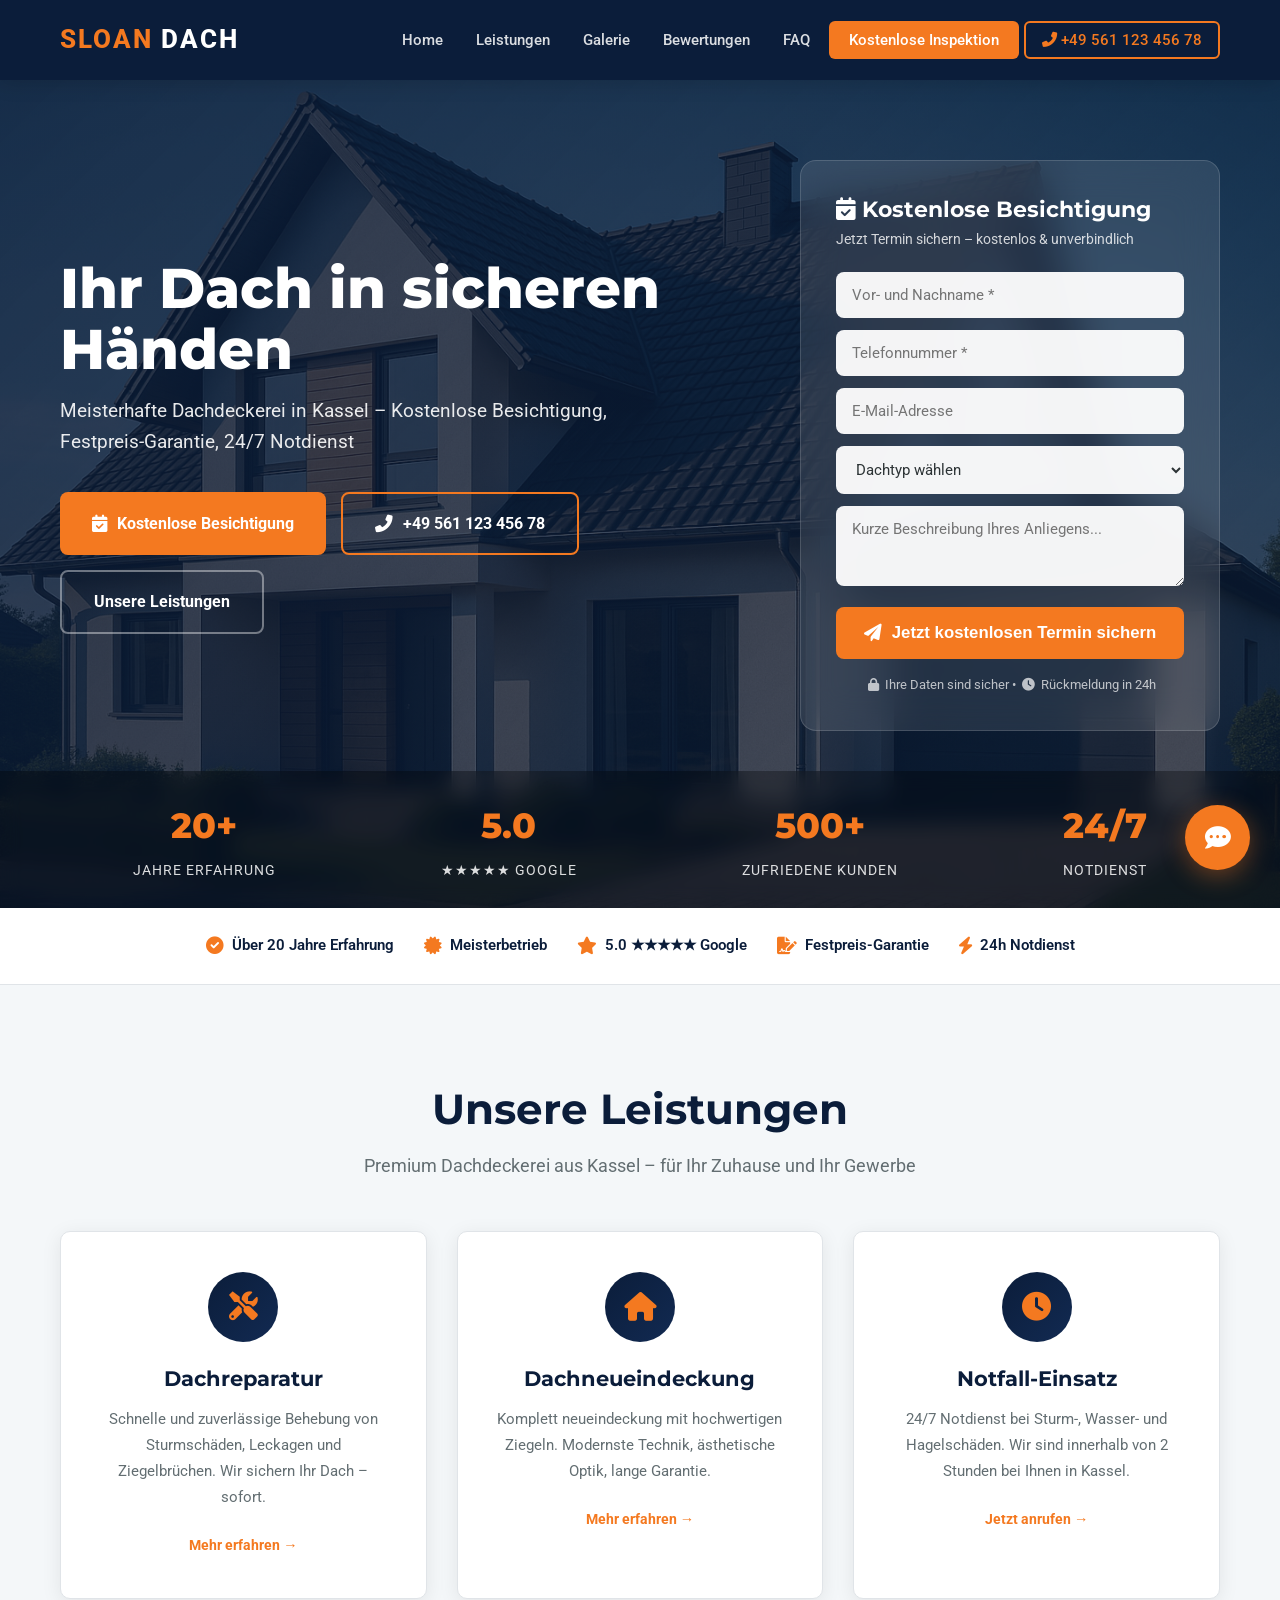
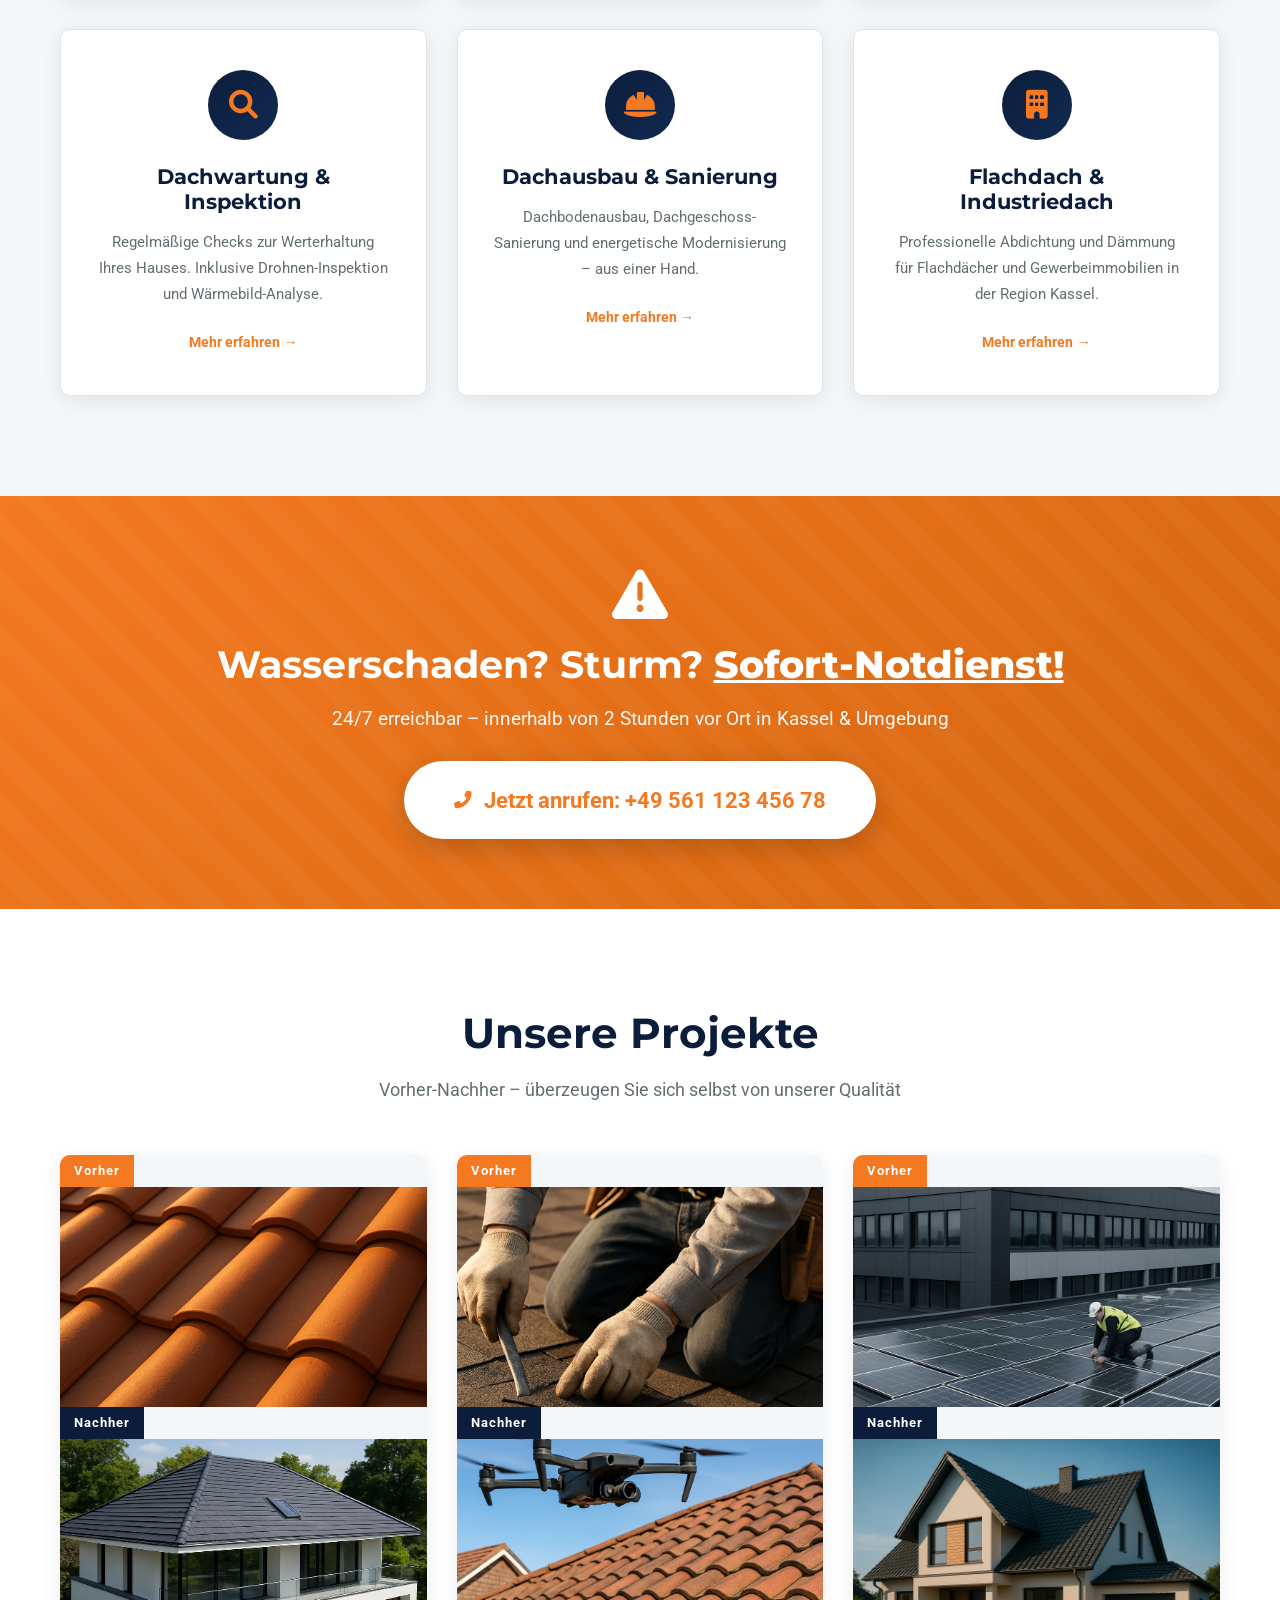
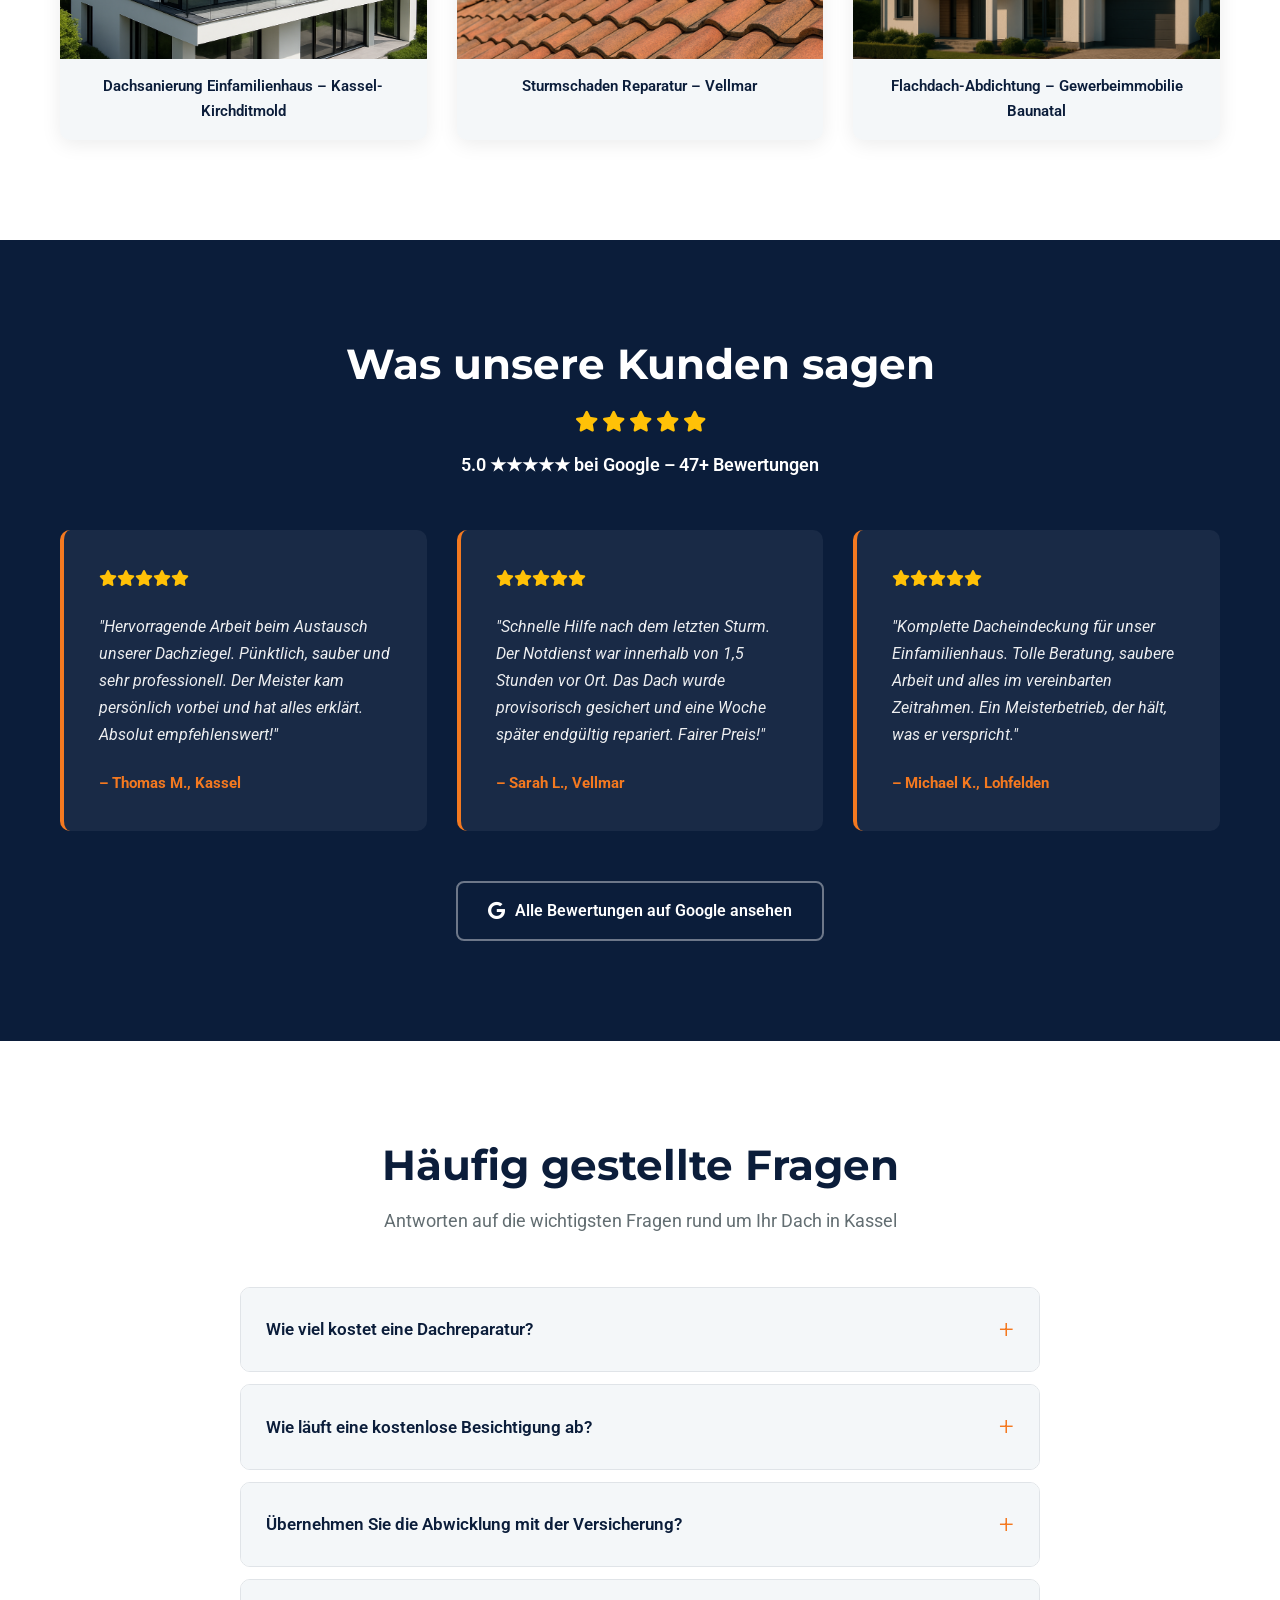
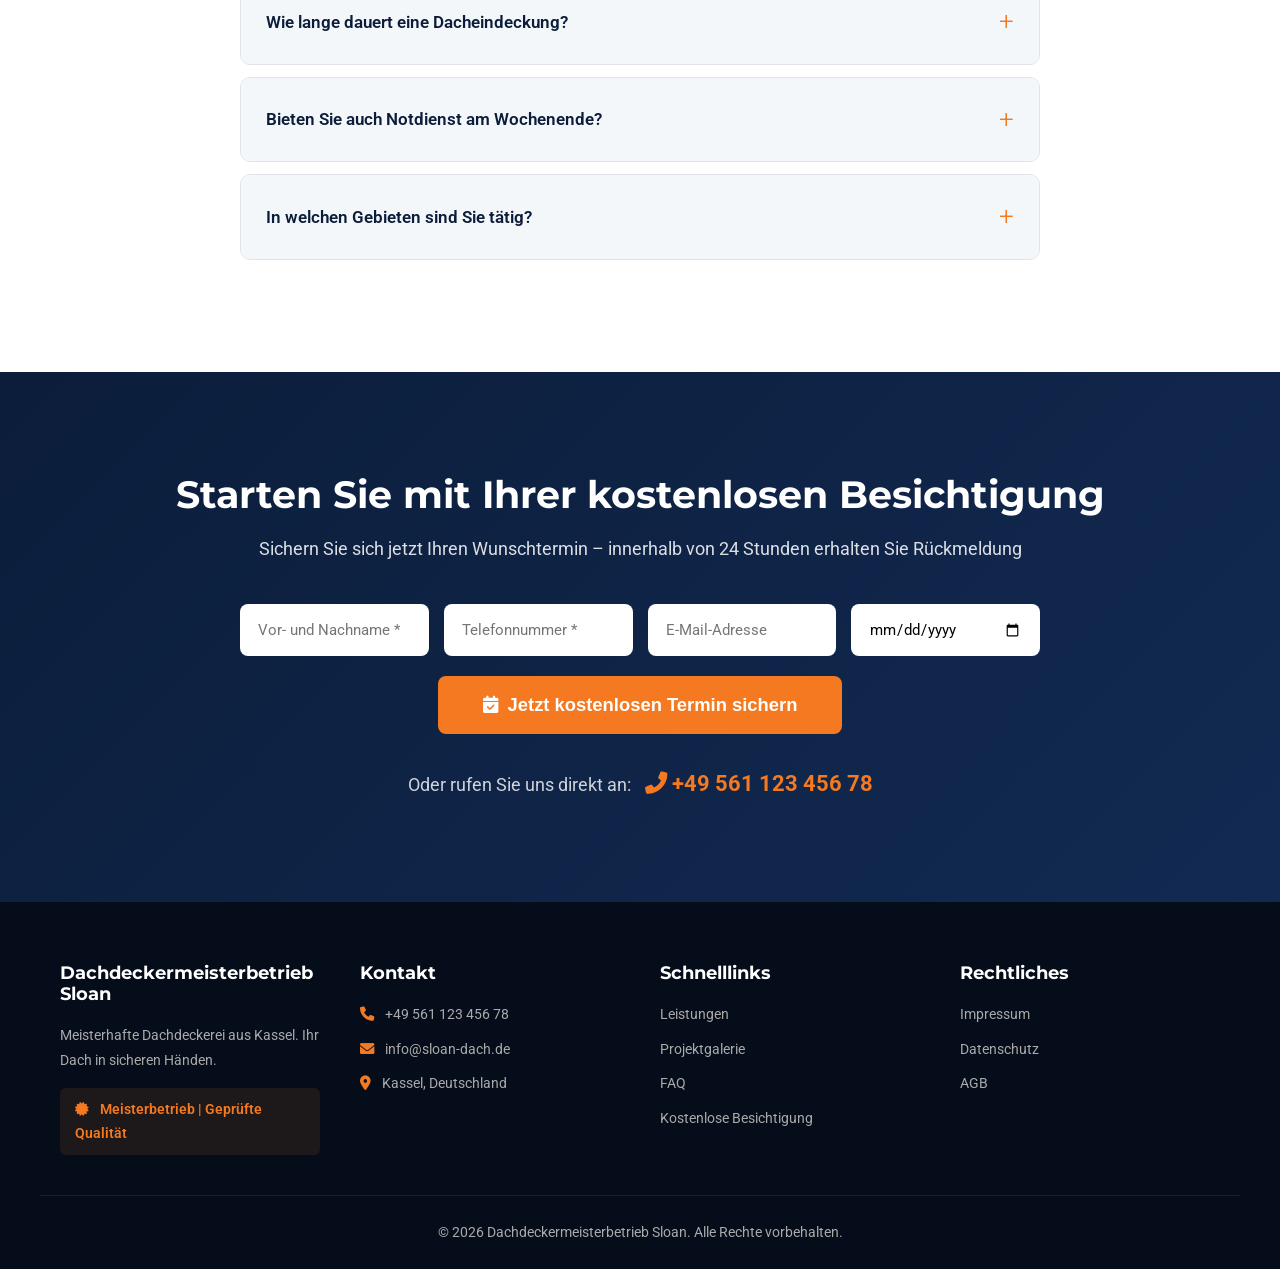
==== index.html @ 137d83a9 "Initial release: Complete Dachdeckermeisterbetrieb Sloan website" ====
<!DOCTYPE html>
<html lang="de">
<head>
    <meta charset="UTF-8">
    <meta name="viewport" content="width=device-width, initial-scale=1.0">
    <title>Dachdeckermeisterbetrieb Sloan | Kassel – Ihr Dach in sicheren Händen</title>
    <meta name="description" content="Dachdeckermeisterbetrieb in Kassel ✓ Meisterbetrieb ✓ 5.0 ★★★★★ Google ✓ Kostenlose Besichtigung ✓ Notdienst 24/7 ✓ Dachreparatur &amp; Neubau ✓ Jetzt anrufen: +49 561 12345678">
    <meta name="keywords" content="Dachdecker Kassel, Dachdecker, Dachreparatur, Dachneueindeckung, Dachdecker Notdienst, Meisterbetrieb, Dachdeckermeister">
    <meta property="og:title" content="Dachdeckermeisterbetrieb Sloan | Kassel">
    <meta property="og:description" content="Ihr Dach in sicheren Händen. Premium Dachdeckerservice in Kassel. Kostenlose Inspektion.">
    <meta property="og:type" content="website">
    <meta property="og:url" content="https://sloan-dach.de">
    <meta property="og:image" content="images/hero-roof.png">
    <script type="application/ld+json">
    {
      "@context": "https://schema.org",
      "@type": "RoofingContractor",
      "name": "Dachdeckermeisterbetrieb Sloan",
      "description": "Premium Dachdeckerservice in Kassel und Umgebung. Meisterqualität für Reparatur, Neubau und Wartung.",
      "telephone": "+4956112345678",
      "email": "info@sloan-dach.de",
      "areaServed": ["Kassel", "Vellmar", "Baunatal", "Lohfelden", "Fuldatal", "Ahnatal"],
      "address": { "@type": "PostalAddress", "addressLocality": "Kassel", "addressCountry": "DE" },
      "aggregateRating": { "@type": "AggregateRating", "ratingValue": "5.0", "reviewCount": "47", "bestRating": "5" },
      "openingHoursSpecification": [
        { "@type": "OpeningHoursSpecification", "dayOfWeek": ["Monday","Tuesday","Wednesday","Thursday","Friday"], "opens": "07:00", "closes": "18:00" },
        { "@type": "OpeningHoursSpecification", "dayOfWeek": "Saturday", "opens": "08:00", "closes": "14:00" }
      ]
    }
    </script>
    <link rel="stylesheet" href="styles.css">
    <link rel="stylesheet" href="https://cdnjs.cloudflare.com/ajax/libs/font-awesome/6.0.0/css/all.min.css">
    <link href="https://fonts.googleapis.com/css2?family=Montserrat:wght@400;600;700;800&family=Roboto:wght@300;400;500;700&display=swap" rel="stylesheet">
</head>
<body>

<!-- ===== HEADER ===== -->
<header>
    <nav class="container">
        <div class="logo">
            <span class="logo-orange">SLOAN</span> <span class="logo-white">DACH</span>
        </div>
        <ul class="nav-menu" id="nav-menu">
            <li><a href="#home">Home</a></li>
            <li><a href="#services">Leistungen</a></li>
            <li><a href="#gallery">Galerie</a></li>
            <li><a href="#reviews">Bewertungen</a></li>
            <li><a href="#faq">FAQ</a></li>
            <li><a href="#contact-form" class="btn-nav">Kostenlose Inspektion</a></li>
            <li><a href="tel:+4956112345678" class="btn-nav-phone"><i class="fas fa-phone-alt"></i> +49 561 123 456 78</a></li>
        </ul>
        <div class="menu-toggle" id="menu-toggle"><i class="fas fa-bars"></i></div>
    </nav>
</header>

<!-- ===== HERO ===== -->
<section id="home" class="hero" style="background-image: linear-gradient(135deg, rgba(11, 29, 58, 0.85) 0%, rgba(11, 29, 58, 0.7) 100%), url('images/hero-roof.png');">
    <div class="container hero-flex">
        <div class="hero-text">
            <h1>Ihr Dach in sicheren Händen</h1>
            <p class="hero-sub">Meisterhafte Dachdeckerei in Kassel – Kostenlose Besichtigung, Festpreis-Garantie, 24/7 Notdienst</p>
            <div class="hero-btns">
                <a href="#contact-form" class="btn btn-orange"><i class="fas fa-calendar-check"></i> Kostenlose Besichtigung</a>
                <a href="tel:+4956112345678" class="btn btn-call"><i class="fas fa-phone-alt"></i> +49 561 123 456 78</a>
                <a href="#services" class="btn btn-outline">Unsere Leistungen</a>
            </div>
        </div>
        <div class="hero-form" id="contact-form">
            <h3><i class="fas fa-calendar-check"></i> Kostenlose Besichtigung</h3>
            <p>Jetzt Termin sichern – kostenlos & unverbindlich</p>
            <form id="lead-form">
                <input type="text" name="name" placeholder="Vor- und Nachname *" required>
                <input type="tel" name="phone" placeholder="Telefonnummer *" required>
                <input type="email" name="email" placeholder="E-Mail-Adresse">
                <select name="roof-type">
                    <option value="">Dachtyp wählen</option>
                    <option value="steildach">Steildach / Ziegeldach</option>
                    <option value="flachdach">Flachdach</option>
                    <option value="industriedach">Industriedach / Gewerbedach</option>
                    <option value="unsicher">Unsicher / Weiß nicht</option>
                </select>
                <textarea name="message" placeholder="Kurze Beschreibung Ihres Anliegens..."></textarea>
                <button type="submit" class="btn btn-orange btn-block"><i class="fas fa-paper-plane"></i> Jetzt kostenlosen Termin sichern</button>
            </form>
            <div class="form-trust">
                <i class="fas fa-lock"></i> Ihre Daten sind sicher • <i class="fas fa-clock"></i> Rückmeldung in 24h
            </div>
        </div>
    </div>
    <div class="hero-stats">
        <div class="container stats-flex">
            <div class="stat-item"><span class="stat-num">20+</span><span class="stat-label">Jahre Erfahrung</span></div>
            <div class="stat-item"><span class="stat-num">5.0</span><span class="stat-label">★★★★★ Google</span></div>
            <div class="stat-item"><span class="stat-num">500+</span><span class="stat-label">Zufriedene Kunden</span></div>
            <div class="stat-item"><span class="stat-num">24/7</span><span class="stat-label">Notdienst</span></div>
        </div>
    </div>
</section>

<!-- ===== TRUST BADGES ===== -->
<section class="trust-bar">
    <div class="container trust-grid">
        <div class="trust-item"><i class="fas fa-check-circle"></i> Über 20 Jahre Erfahrung</div>
        <div class="trust-item"><i class="fas fa-certificate"></i> Meisterbetrieb</div>
        <div class="trust-item"><i class="fas fa-star"></i> 5.0 ★★★★★ Google</div>
        <div class="trust-item"><i class="fas fa-file-signature"></i> Festpreis-Garantie</div>
        <div class="trust-item"><i class="fas fa-bolt"></i> 24h Notdienst</div>
    </div>
</section>

<!-- ===== SERVICES ===== -->
<section id="services" class="services">
    <div class="container">
        <h2 class="section-title">Unsere Leistungen</h2>
        <p class="section-sub">Premium Dachdeckerei aus Kassel – für Ihr Zuhause und Ihr Gewerbe</p>
        <div class="services-grid">
            <div class="service-card">
                <div class="service-icon"><i class="fas fa-tools"></i></div>
                <h3>Dachreparatur</h3>
                <p>Schnelle und zuverlässige Behebung von Sturmschäden, Leckagen und Ziegelbrüchen. Wir sichern Ihr Dach – sofort.</p>
                <a href="#contact-form" class="service-cta">Mehr erfahren →</a>
            </div>
            <div class="service-card">
                <div class="service-icon"><i class="fas fa-home"></i></div>
                <h3>Dachneueindeckung</h3>
                <p>Komplett neueindeckung mit hochwertigen Ziegeln. Modernste Technik, ästhetische Optik, lange Garantie.</p>
                <a href="#contact-form" class="service-cta">Mehr erfahren →</a>
            </div>
            <div class="service-card">
                <div class="service-icon"><i class="fas fa-clock"></i></div>
                <h3>Notfall-Einsatz</h3>
                <p>24/7 Notdienst bei Sturm-, Wasser- und Hagelschäden. Wir sind innerhalb von 2 Stunden bei Ihnen in Kassel.</p>
                <a href="tel:+4956112345678" class="service-cta">Jetzt anrufen →</a>
            </div>
            <div class="service-card">
                <div class="service-icon"><i class="fas fa-search"></i></div>
                <h3>Dachwartung & Inspektion</h3>
                <p>Regelmäßige Checks zur Werterhaltung Ihres Hauses. Inklusive Drohnen-Inspektion und Wärmebild-Analyse.</p>
                <a href="#contact-form" class="service-cta">Mehr erfahren →</a>
            </div>
            <div class="service-card">
                <div class="service-icon"><i class="fas fa-hard-hat"></i></div>
                <h3>Dachausbau & Sanierung</h3>
                <p>Dachbodenausbau, Dachgeschoss-Sanierung und energetische Modernisierung – aus einer Hand.</p>
                <a href="#contact-form" class="service-cta">Mehr erfahren →</a>
            </div>
            <div class="service-card">
                <div class="service-icon"><i class="fas fa-building"></i></div>
                <h3>Flachdach & Industriedach</h3>
                <p>Professionelle Abdichtung und Dämmung für Flachdächer und Gewerbeimmobilien in der Region Kassel.</p>
                <a href="#contact-form" class="service-cta">Mehr erfahren →</a>
            </div>
        </div>
    </div>
</section>

<!-- ===== EMERGENCY BANNER ===== -->
<section class="emergency-banner">
    <div class="container">
        <div class="emergency-content">
            <i class="fas fa-exclamation-triangle emergency-icon-pulse"></i>
            <h2>Wasserschaden? Sturm? <span class="em-bold">Sofort-Notdienst!</span></h2>
            <p>24/7 erreichbar – innerhalb von 2 Stunden vor Ort in Kassel & Umgebung</p>
            <a href="tel:+4956112345678" class="btn btn-emergency"><i class="fas fa-phone-alt"></i> Jetzt anrufen: +49 561 123 456 78</a>
        </div>
    </div>
</section>

<!-- ===== GALLERY ===== -->
<section id="gallery" class="gallery">
    <div class="container">
        <h2 class="section-title">Unsere Projekte</h2>
        <p class="section-sub">Vorher-Nachher – überzeugen Sie sich selbst von unserer Qualität</p>
        <div class="gallery-grid">
            <div class="gallery-card">
                <div class="gallery-badge">Vorher</div>
                <img src="images/gallery-1.png" alt="Vorher: Dachsanierung Kassel" class="gallery-before" loading="lazy">
                <div class="gallery-badge after">Nachher</div>
                <img src="images/gallery-2.png" alt="Nachher: Dachsanierung Kassel" class="gallery-after" loading="lazy">
                <p class="gallery-caption">Dachsanierung Einfamilienhaus – Kassel-Kirchditmold</p>
            </div>
            <div class="gallery-card">
                <div class="gallery-badge">Vorher</div>
                <img src="images/service-repair.png" alt="Vorher: Reparatur Sturmschaden" class="gallery-before" loading="lazy">
                <div class="gallery-badge after">Nachher</div>
                <img src="images/service-maintenance.png" alt="Nachher: Reparatur Sturmschaden" class="gallery-after">
                <p class="gallery-caption">Sturmschaden Reparatur – Vellmar</p>
            </div>
            <div class="gallery-card">
                <div class="gallery-badge">Vorher</div>
                <img src="images/service-flat-roof.png" alt="Vorher: Flachdach Abdichtung" class="gallery-before">
                <div class="gallery-badge after">Nachher</div>
                <img src="images/hero-roof.png" alt="Nachher: Flachdach Abdichtung" class="gallery-after">
                <p class="gallery-caption">Flachdach-Abdichtung – Gewerbeimmobilie Baunatal</p>
            </div>
        </div>
    </div>
</section>

<!-- ===== REVIEWS ===== -->
<section id="reviews" class="reviews">
    <div class="container">
        <h2 class="section-title">Was unsere Kunden sagen</h2>
        <div class="reviews-badge">
            <i class="fas fa-star"></i><i class="fas fa-star"></i><i class="fas fa-star"></i><i class="fas fa-star"></i><i class="fas fa-star"></i>
            <span class="reviews-badge-text">5.0 ★★★★★ bei Google – 47+ Bewertungen</span>
        </div>
        <div class="reviews-grid">
            <div class="review-card">
                <div class="stars"><i class="fas fa-star"></i><i class="fas fa-star"></i><i class="fas fa-star"></i><i class="fas fa-star"></i><i class="fas fa-star"></i></div>
                <p>"Hervorragende Arbeit beim Austausch unserer Dachziegel. Pünktlich, sauber und sehr professionell. Der Meister kam persönlich vorbei und hat alles erklärt. Absolut empfehlenswert!"</p>
                <span class="review-author">– Thomas M., Kassel</span>
            </div>
            <div class="review-card">
                <div class="stars"><i class="fas fa-star"></i><i class="fas fa-star"></i><i class="fas fa-star"></i><i class="fas fa-star"></i><i class="fas fa-star"></i></div>
                <p>"Schnelle Hilfe nach dem letzten Sturm. Der Notdienst war innerhalb von 1,5 Stunden vor Ort. Das Dach wurde provisorisch gesichert und eine Woche später endgültig repariert. Fairer Preis!"</p>
                <span class="review-author">– Sarah L., Vellmar</span>
            </div>
            <div class="review-card">
                <div class="stars"><i class="fas fa-star"></i><i class="fas fa-star"></i><i class="fas fa-star"></i><i class="fas fa-star"></i><i class="fas fa-star"></i></div>
                <p>"Komplette Dacheindeckung für unser Einfamilienhaus. Tolle Beratung, saubere Arbeit und alles im vereinbarten Zeitrahmen. Ein Meisterbetrieb, der hält, was er verspricht."</p>
                <span class="review-author">– Michael K., Lohfelden</span>
            </div>
        </div>
        <div class="reviews-footer">
            <a href="#" class="btn btn-outline-white"><i class="fab fa-google"></i> Alle Bewertungen auf Google ansehen</a>
        </div>
    </div>
</section>

<!-- ===== FAQ ===== -->
<section id="faq" class="faq">
    <div class="container">
        <h2 class="section-title">Häufig gestellte Fragen</h2>
        <p class="section-sub">Antworten auf die wichtigsten Fragen rund um Ihr Dach in Kassel</p>
        <div class="faq-list">
            <div class="faq-item">
                <div class="faq-question">Wie viel kostet eine Dachreparatur? <span class="faq-toggle">+</span></div>
                <div class="faq-answer"><p>Die Kosten variieren je nach Schaden, Material und Dachgröße. Eine kleine Reparatur kann ab €500 starten, während eine umfassende Sanierung €5.000–€15.000 kosten kann. Wir bieten eine <strong>kostenlose Besichtigung</strong> und ein transparentes Festpreis-Angebot – ganz ohne Verpflichtungen.</p></div>
            </div>
            <div class="faq-item">
                <div class="faq-question">Wie läuft eine kostenlose Besichtigung ab? <span class="faq-toggle">+</span></div>
                <div class="faq-answer"><p>Ein Meister kommt zu Ihnen, begutachtet Ihr Dach vor Ort (auch per Drohne bei schwer zugänglichen Stellen), beantwortet alle Ihre Fragen und erstellt ein unverbindliches Festpreis-Angebot. Dauer: ca. 30–45 Minuten. <strong>Völlig kostenlos.</strong></p></div>
            </div>
            <div class="faq-item">
                <div class="faq-question">Übernehmen Sie die Abwicklung mit der Versicherung? <span class="faq-toggle">+</span></div>
                <div class="faq-answer"><p>Ja, wir unterstützen Sie bei der Kommunikation mit Ihrer Versicherung, erstellen Schadensberichte und stellen alle benötigten Unterlagen für die Schadensregulierung bereit. Das entlastet Sie komplett.</p></div>
            </div>
            <div class="faq-item">
                <div class="faq-question">Wie lange dauert eine Dacheindeckung? <span class="faq-toggle">+</span></div>
                <div class="faq-answer"><p>Ein Standard-Einfamilienhaus ist in der Regel innerhalb von <strong>3–7 Werktagen</strong> neu eingedeckt – abhängig von Größe, Dachneigung und Wetter. Wir planen immer mit einem festen Zeitplan, den Sie vorab erhalten.</p></div>
            </div>
            <div class="faq-item">
                <div class="faq-question">Bieten Sie auch Notdienst am Wochenende? <span class="faq-toggle">+</span></div>
                <div class="faq-answer"><p>Ja, absolut! Unser Notdienst ist <strong>24/7</strong> erreichbar – auch an Wochenenden, Feiertagen und nachts. Rufen Sie uns einfach an: <a href="tel:+4956112345678"><strong>+49 561 123 456 78</strong></a>. Wir sind innerhalb von 2 Stunden vor Ort.</p></div>
            </div>
            <div class="faq-item">
                <div class="faq-question">In welchen Gebieten sind Sie tätig? <span class="faq-toggle">+</span></div>
                <div class="faq-answer"><p>Wir sind in <strong>Kassel und Umgebung</strong> tätig: Kassel (alle Stadtteile), Vellmar, Baunatal, Lohfelden, Fuldatal, Ahnatal, Habichtswald, Schauenburg, Niestetal, Kaufungen und angrenzende Gemeinden. Bei größeren Projekten auch weiter.</p></div>
            </div>
        </div>
    </div>
</section>

<!-- ===== FINAL CTA ===== -->
<section class="cta-section">
    <div class="container">
        <h2>Starten Sie mit Ihrer kostenlosen Besichtigung</h2>
        <p>Sichern Sie sich jetzt Ihren Wunschtermin – innerhalb von 24 Stunden erhalten Sie Rückmeldung</p>
        <form class="cta-form" id="cta-form">
            <div class="cta-form-row">
                <input type="text" name="name" placeholder="Vor- und Nachname *" required>
                <input type="tel" name="phone" placeholder="Telefonnummer *" required>
                <input type="email" name="email" placeholder="E-Mail-Adresse">
                <input type="date" name="date" placeholder="Wunschtermin">
            </div>
            <button type="submit" class="btn btn-cta"><i class="fas fa-calendar-check"></i> Jetzt kostenlosen Termin sichern</button>
        </form>
        <div class="cta-phone">
            <span>Oder rufen Sie uns direkt an:</span>
            <a href="tel:+4956112345678"><i class="fas fa-phone-alt"></i> +49 561 123 456 78</a>
        </div>
    </div>
</section>

<!-- ===== FOOTER ===== -->
<footer>
    <div class="container footer-grid">
        <div class="footer-col">
            <h4>Dachdeckermeisterbetrieb Sloan</h4>
            <p>Meisterhafte Dachdeckerei aus Kassel. Ihr Dach in sicheren Händen.</p>
            <div class="footer-badge"><i class="fas fa-certificate"></i> Meisterbetrieb | Geprüfte Qualität</div>
        </div>
        <div class="footer-col">
            <h4>Kontakt</h4>
            <p><i class="fas fa-phone"></i> <a href="tel:+4956112345678">+49 561 123 456 78</a></p>
            <p><i class="fas fa-envelope"></i> info@sloan-dach.de</p>
            <p><i class="fas fa-map-marker-alt"></i> Kassel, Deutschland</p>
        </div>
        <div class="footer-col">
            <h4>Schnelllinks</h4>
            <p><a href="#services">Leistungen</a></p>
            <p><a href="#gallery">Projektgalerie</a></p>
            <p><a href="#faq">FAQ</a></p>
            <p><a href="#contact-form">Kostenlose Besichtigung</a></p>
        </div>
        <div class="footer-col">
            <h4>Rechtliches</h4>
            <p><a href="#">Impressum</a></p>
            <p><a href="#">Datenschutz</a></p>
            <p><a href="#">AGB</a></p>
        </div>
    </div>
    <div class="footer-bottom">
        <p>&copy; 2026 Dachdeckermeisterbetrieb Sloan. Alle Rechte vorbehalten.</p>
    </div>
</footer>

<!-- ===== AI CHATBOT ===== -->
<div id="chat-widget" class="chat-widget">
    <div class="chat-header">
        <div class="chat-header-info">
            <i class="fas fa-robot"></i>
            <div>
                <span class="chat-header-title">Sloan AI Berater</span>
                <span class="chat-header-status">● Online</span>
            </div>
        </div>
        <div class="chat-header-actions">
            <a href="tel:+4956112345678" class="chat-header-phone" title="Anrufen"><i class="fas fa-phone"></i></a>
            <button id="close-chat" title="Schließen"><i class="fas fa-times"></i></button>
        </div>
    </div>
    <div class="chat-body" id="chat-body">
        <div class="message bot">
            Hallo! Ich bin der digitale Berater von <strong>Dachdeckermeisterbetrieb Sloan</strong> aus Kassel. Wie kann ich Ihnen helfen?
        </div>
    </div>
    <div class="chat-input-area">
        <input type="text" id="chat-input" placeholder="Hier tippen..." autocomplete="off">
        <button id="send-chat"><i class="fas fa-paper-plane"></i></button>
    </div>
</div>
<button id="chat-trigger" class="chat-trigger" title="Chat öffnen">
    <i class="fas fa-comment-dots"></i>
</button>

<script src="script.js"></script>
</body>
</html>
---- styles.css ----
/* ===== CSS VARIABLES ===== */
:root {
    --blue: #0B1D3A;
    --blue-dark: #050d1a;
    --blue-light: #122a52;
    --orange: #F47920;
    --orange-dark: #d4650e;
    --orange-light: #ff8c3e;
    --white: #FFFFFF;
    --light-grey: #F4F7F9;
    --mid-grey: #e0e4e8;
    --text: #2d3436;
    --text-light: #636e72;
    --shadow: 0 4px 20px rgba(0,0,0,0.08);
    --shadow-lg: 0 10px 40px rgba(0,0,0,0.12);
    --radius: 10px;
    --container: 1200px;
    --transition: all 0.3s ease;
}

/* ===== RESET & BASE ===== */
* { margin: 0; padding: 0; box-sizing: border-box; }
html { scroll-behavior: smooth; }

body {
    font-family: 'Roboto', sans-serif;
    color: var(--text);
    line-height: 1.7;
    overflow-x: hidden;
    -webkit-font-smoothing: antialiased;
}

h1, h2, h3, h4 {
    font-family: 'Montserrat', sans-serif;
    font-weight: 700;
    line-height: 1.2;
}

.container {
    max-width: var(--container);
    margin: 0 auto;
    padding: 0 20px;
}

.section-title {
    text-align: center;
    font-size: 2.6rem;
    margin-bottom: 15px;
    color: var(--blue);
}

.section-sub {
    text-align: center;
    font-size: 1.15rem;
    color: var(--text-light);
    margin-bottom: 50px;
    max-width: 650px;
    margin-left: auto;
    margin-right: auto;
}

a { text-decoration: none; }
img { max-width: 100%; height: auto; }

/* ===== HEADER & NAV ===== */
header {
    background: var(--blue);
    padding: 18px 0;
    position: fixed;
    width: 100%;
    top: 0;
    z-index: 1000;
    box-shadow: 0 2px 20px rgba(0,0,0,0.15);
    transition: var(--transition);
}

nav {
    display: flex;
    justify-content: space-between;
    align-items: center;
}

.logo { font-size: 1.6rem; font-weight: 800; letter-spacing: 2px; }
.logo-orange { color: var(--orange); }
.logo-white { color: var(--white); }

.nav-menu {
    display: flex;
    list-style: none;
    align-items: center;
    gap: 5px;
}

.nav-menu li a {
    color: rgba(255,255,255,0.85);
    padding: 8px 14px;
    border-radius: 6px;
    font-weight: 500;
    font-size: 0.95rem;
    transition: var(--transition);
}

.nav-menu li a:hover {
    color: var(--white);
    background: rgba(255,255,255,0.08);
}

.btn-nav {
    background: var(--orange) !important;
    color: var(--white) !important;
    padding: 10px 20px !important;
}

.btn-nav:hover { background: var(--orange-dark) !important; }

.btn-nav-phone {
    background: transparent !important;
    border: 2px solid var(--orange) !important;
    color: var(--orange) !important;
    padding: 8px 16px !important;
}

.btn-nav-phone:hover {
    background: var(--orange) !important;
    color: var(--white) !important;
}

.menu-toggle {
    display: none;
    color: var(--white);
    font-size: 1.6rem;
    cursor: pointer;
    padding: 5px;
}

/* ===== HERO ===== */
.hero {
    min-height: 100vh;
    background-size: cover;
    background-position: center;
    display: flex;
    flex-direction: column;
    justify-content: center;
    color: var(--white);
    padding: 120px 0 0;
    position: relative;
}

.hero-flex {
    display: flex;
    align-items: center;
    gap: 60px;
    padding: 40px 20px;
}

.hero-text { flex: 1; }

.hero h1 {
    font-size: 3.5rem;
    font-weight: 800;
    margin-bottom: 15px;
    line-height: 1.1;
}

.hero-sub {
    font-size: 1.2rem;
    opacity: 0.9;
    margin-bottom: 35px;
    max-width: 550px;
    line-height: 1.6;
}

.hero-btns {
    display: flex;
    flex-wrap: wrap;
    gap: 15px;
}

.btn {
    padding: 16px 32px;
    border-radius: 8px;
    font-weight: 700;
    font-size: 1rem;
    display: inline-flex;
    align-items: center;
    gap: 10px;
    transition: var(--transition);
    cursor: pointer;
    border: none;
}

.btn i { font-size: 1.1rem; }

.btn:active { transform: scale(0.97); }

.btn-orange {
    background: var(--orange);
    color: var(--white);
}

.btn-orange:hover { background: var(--orange-dark); transform: translateY(-2px); box-shadow: 0 8px 25px rgba(244,121,32,0.35); }

.btn-call {
    background: transparent;
    border: 2px solid var(--orange);
    color: var(--white);
}

.btn-call:hover {
    background: var(--orange);
    color: var(--white);
    transform: translateY(-2px);
}

.btn-outline {
    border: 2px solid rgba(255,255,255,0.4);
    color: var(--white);
}

.btn-outline:hover {
    border-color: var(--white);
    background: rgba(255,255,255,0.1);
    transform: translateY(-2px);
}

/* Hero Form */
.hero-form {
    flex: 0 0 420px;
    background: rgba(255,255,255,0.1);
    backdrop-filter: blur(20px);
    -webkit-backdrop-filter: blur(20px);
    border: 1px solid rgba(255,255,255,0.15);
    padding: 35px;
    border-radius: 16px;
}

.hero-form h3 {
    font-size: 1.4rem;
    margin-bottom: 5px;
    color: var(--white);
}

.hero-form p {
    font-size: 0.9rem;
    opacity: 0.8;
    margin-bottom: 20px;
}

.hero-form input,
.hero-form select,
.hero-form textarea {
    width: 100%;
    padding: 14px 16px;
    margin-bottom: 12px;
    border: none;
    border-radius: 8px;
    font-family: inherit;
    font-size: 0.95rem;
    background: rgba(255,255,255,0.95);
    color: var(--text);
    transition: var(--transition);
}

.hero-form input:focus,
.hero-form select:focus,
.hero-form textarea:focus {
    outline: 2px solid var(--orange);
    background: var(--white);
}

.hero-form textarea {
    height: 80px;
    resize: vertical;
}

.btn-block {
    width: 100%;
    justify-content: center;
    padding: 16px;
    font-size: 1.05rem;
}

.form-trust {
    text-align: center;
    margin-top: 15px;
    font-size: 0.8rem;
    opacity: 0.7;
}

.form-trust i { margin: 0 3px; }

/* Hero Stats */
.hero-stats {
    background: rgba(0,0,0,0.3);
    padding: 25px 0;
    backdrop-filter: blur(10px);
    margin-top: auto;
}

.stats-flex {
    display: flex;
    justify-content: space-around;
    flex-wrap: wrap;
    gap: 20px;
}

.stat-item {
    text-align: center;
}

.stat-num {
    display: block;
    font-size: 2.2rem;
    font-weight: 800;
    color: var(--orange);
    font-family: 'Montserrat', sans-serif;
}

.stat-label {
    font-size: 0.85rem;
    opacity: 0.85;
    text-transform: uppercase;
    letter-spacing: 1px;
}

/* ===== TRUST BAR ===== */
.trust-bar {
    padding: 25px 0;
    background: var(--white);
    border-bottom: 1px solid var(--mid-grey);
}

.trust-grid {
    display: flex;
    justify-content: center;
    align-items: center;
    gap: 30px;
    flex-wrap: wrap;
}

.trust-item {
    color: var(--blue);
    font-size: 0.95rem;
    font-weight: 600;
    display: flex;
    align-items: center;
    gap: 8px;
}

.trust-item i {
    color: var(--orange);
    font-size: 1.1rem;
}

/* ===== SERVICES ===== */
.services {
    padding: 100px 0;
    background: var(--light-grey);
}

.services-grid {
    display: grid;
    grid-template-columns: repeat(3, 1fr);
    gap: 30px;
}

.service-card {
    background: var(--white);
    padding: 40px 35px;
    border-radius: var(--radius);
    text-align: center;
    box-shadow: var(--shadow);
    transition: var(--transition);
    border: 1px solid var(--mid-grey);
}

.service-card:hover {
    transform: translateY(-8px);
    box-shadow: var(--shadow-lg);
    border-color: var(--orange);
}

.service-icon {
    width: 70px;
    height: 70px;
    background: linear-gradient(135deg, var(--blue) 0%, var(--blue-light) 100%);
    border-radius: 50%;
    display: flex;
    align-items: center;
    justify-content: center;
    margin: 0 auto 25px;
}

.service-icon i {
    font-size: 1.8rem;
    color: var(--orange);
}

.service-card h3 {
    margin-bottom: 15px;
    color: var(--blue);
    font-size: 1.3rem;
}

.service-card p {
    color: var(--text-light);
    font-size: 0.95rem;
    margin-bottom: 20px;
}

.service-cta {
    color: var(--orange);
    font-weight: 700;
    font-size: 0.9rem;
    transition: var(--transition);
}

.service-cta:hover { color: var(--orange-dark); gap: 8px; }

/* ===== EMERGENCY BANNER ===== */
.emergency-banner {
    background: linear-gradient(135deg, #F47920 0%, #d4650e 100%);
    padding: 70px 0;
    text-align: center;
    color: var(--white);
    position: relative;
    overflow: hidden;
}

.emergency-banner::before {
    content: '';
    position: absolute;
    top: -50%;
    left: -50%;
    width: 200%;
    height: 200%;
    background: repeating-linear-gradient(
        45deg,
        transparent,
        transparent 20px,
        rgba(255,255,255,0.03) 20px,
        rgba(255,255,255,0.03) 40px
    );
    animation: emergencySlide 20s linear infinite;
}

@keyframes emergencySlide {
    from { transform: rotate(0deg); }
    to { transform: rotate(360deg); }
}

.emergency-content { position: relative; z-index: 1; }

.emergency-icon-pulse {
    font-size: 3.5rem;
    margin-bottom: 20px;
    animation: pulse 2s infinite;
}

@keyframes pulse {
    0% { transform: scale(1); }
    50% { transform: scale(1.15); }
    100% { transform: scale(1); }
}

.emergency-content h2 {
    font-size: 2.4rem;
    margin-bottom: 15px;
}

.em-bold { font-weight: 800; text-decoration: underline; }

.emergency-content p {
    font-size: 1.2rem;
    opacity: 0.95;
    margin-bottom: 25px;
}

.btn-emergency {
    background: var(--white);
    color: var(--orange);
    padding: 20px 50px;
    border-radius: 50px;
    font-size: 1.4rem;
    display: inline-flex;
    align-items: center;
    gap: 12px;
    transition: var(--transition);
    box-shadow: 0 8px 30px rgba(0,0,0,0.2);
}

.btn-emergency:hover {
    background: var(--blue);
    color: var(--white);
    transform: translateY(-3px);
    box-shadow: 0 12px 40px rgba(0,0,0,0.3);
}

/* ===== GALLERY ===== */
.gallery {
    padding: 100px 0;
}

.gallery-grid {
    display: grid;
    grid-template-columns: repeat(3, 1fr);
    gap: 30px;
}

.gallery-card {
    background: var(--light-grey);
    border-radius: var(--radius);
    overflow: hidden;
    box-shadow: var(--shadow);
    transition: var(--transition);
}

.gallery-card:hover {
    transform: translateY(-5px);
    box-shadow: var(--shadow-lg);
}

.gallery-badge {
    background: var(--orange);
    color: var(--white);
    padding: 5px 14px;
    font-size: 0.8rem;
    font-weight: 700;
    letter-spacing: 1px;
    display: inline-block;
}

.gallery-badge.after { background: var(--blue); }

.gallery-card img {
    width: 100%;
    height: 220px;
    object-fit: cover;
    display: block;
    transition: var(--transition);
}

.gallery-card:hover img { transform: scale(1.03); }

.gallery-caption {
    padding: 15px 18px;
    font-weight: 600;
    color: var(--blue);
    font-size: 0.95rem;
    text-align: center;
}

/* ===== REVIEWS ===== */
.reviews {
    padding: 100px 0;
    background: var(--blue);
    color: var(--white);
}

.reviews .section-title { color: var(--white); }

.reviews-badge {
    text-align: center;
    margin-bottom: 50px;
    font-size: 1.3rem;
}

.reviews-badge i { color: #ffc107; margin: 0 2px; }

.reviews-badge-text {
    display: block;
    margin-top: 10px;
    font-weight: 600;
    font-size: 1.1rem;
}

.reviews-grid {
    display: grid;
    grid-template-columns: repeat(3, 1fr);
    gap: 30px;
}

.review-card {
    background: rgba(255,255,255,0.06);
    padding: 35px;
    border-radius: var(--radius);
    border-left: 4px solid var(--orange);
    transition: var(--transition);
}

.review-card:hover { background: rgba(255,255,255,0.1); transform: translateY(-3px); }

.review-card .stars {
    color: #ffc107;
    margin-bottom: 20px;
    font-size: 1rem;
}

.review-card p {
    font-style: italic;
    margin-bottom: 20px;
    line-height: 1.7;
    opacity: 0.92;
}

.review-author {
    font-weight: 700;
    font-size: 0.95rem;
    color: var(--orange);
}

.reviews-footer {
    text-align: center;
    margin-top: 50px;
}

.btn-outline-white {
    border: 2px solid rgba(255,255,255,0.4);
    color: var(--white);
    padding: 14px 30px;
    border-radius: 8px;
    font-weight: 600;
    display: inline-flex;
    align-items: center;
    gap: 10px;
    transition: var(--transition);
}

.btn-outline-white:hover {
    border-color: var(--orange);
    background: var(--orange);
    color: var(--white);
}

/* ===== FAQ ACCORDION ===== */
.faq {
    padding: 100px 0;
    background: var(--white);
}

.faq-list {
    max-width: 800px;
    margin: 0 auto;
}

.faq-item {
    border: 1px solid var(--mid-grey);
    border-radius: 10px;
    margin-bottom: 12px;
    overflow: hidden;
    transition: var(--transition);
}

.faq-item:hover { border-color: var(--orange); }

.faq-question {
    cursor: pointer;
    padding: 20px 25px;
    display: flex;
    justify-content: space-between;
    align-items: center;
    font-weight: 600;
    font-size: 1.05rem;
    color: var(--blue);
    background: var(--light-grey);
    transition: var(--transition);
    user-select: none;
}

.faq-question:hover { background: #e8ecf0; }

.faq-toggle {
    font-size: 1.6rem;
    color: var(--orange);
    font-weight: 300;
    transition: transform 0.3s ease;
    flex-shrink: 0;
    margin-left: 15px;
}

.faq-toggle.active { transform: rotate(45deg); }

.faq-answer {
    max-height: 0;
    overflow: hidden;
    transition: max-height 0.4s ease, padding 0.3s ease;
    padding: 0 25px;
}

.faq-answer.active {
    max-height: 400px;
    padding: 20px 25px;
    border-top: 1px solid var(--mid-grey);
}

.faq-answer p {
    color: var(--text-light);
    line-height: 1.7;
}

.faq-answer a { color: var(--orange); font-weight: 600; }
.faq-answer strong { color: var(--blue); }

/* ===== FINAL CTA ===== */
.cta-section {
    padding: 100px 0;
    background: linear-gradient(135deg, var(--blue) 0%, var(--blue-light) 100%);
    color: var(--white);
    text-align: center;
}

.cta-section h2 { font-size: 2.4rem; margin-bottom: 15px; }
.cta-section > .container > p { font-size: 1.15rem; opacity: 0.85; margin-bottom: 40px; }

.cta-form {
    max-width: 800px;
    margin: 0 auto;
}

.cta-form-row {
    display: grid;
    grid-template-columns: repeat(4, 1fr);
    gap: 15px;
    margin-bottom: 20px;
}

.cta-form input {
    padding: 16px 18px;
    border: none;
    border-radius: 8px;
    font-family: inherit;
    font-size: 0.95rem;
    width: 100%;
}

.cta-form input:focus { outline: 2px solid var(--orange); }

.btn-cta {
    background: var(--orange);
    color: var(--white);
    padding: 18px 45px;
    font-size: 1.15rem;
    border-radius: 8px;
    border: none;
    cursor: pointer;
    transition: var(--transition);
}

.btn-cta:hover {
    background: var(--orange-dark);
    transform: translateY(-2px);
    box-shadow: 0 8px 30px rgba(244,121,32,0.4);
}

.cta-phone {
    margin-top: 30px;
    font-size: 1.1rem;
}

.cta-phone span { opacity: 0.8; }

.cta-phone a {
    color: var(--orange);
    font-weight: 700;
    font-size: 1.4rem;
    margin-left: 10px;
    transition: var(--transition);
}

.cta-phone a:hover { color: var(--orange-light); }

/* ===== FOOTER ===== */
footer {
    background: var(--blue-dark);
    color: #aaa;
    padding: 60px 0 0;
}

.footer-grid {
    display: grid;
    grid-template-columns: repeat(4, 1fr);
    gap: 40px;
    padding-bottom: 40px;
    border-bottom: 1px solid rgba(255,255,255,0.08);
}

.footer-col h4 {
    color: var(--white);
    margin-bottom: 20px;
    font-size: 1.1rem;
}

.footer-col p {
    margin-bottom: 10px;
    font-size: 0.9rem;
}

.footer-col a {
    color: #aaa;
    transition: var(--transition);
}

.footer-col a:hover { color: var(--orange); }

.footer-col i { color: var(--orange); margin-right: 8px; }

.footer-badge {
    margin-top: 15px;
    padding: 10px 15px;
    background: rgba(244,121,32,0.1);
    border-radius: 6px;
    font-size: 0.85rem;
    color: var(--orange);
    font-weight: 600;
}

.footer-bottom {
    padding: 25px 0;
    text-align: center;
    font-size: 0.85rem;
}

/* ===== CHAT WIDGET ===== */
.chat-trigger {
    position: fixed;
    bottom: 30px;
    right: 30px;
    width: 65px;
    height: 65px;
    border-radius: 50%;
    background: var(--orange);
    color: var(--white);
    border: none;
    font-size: 1.6rem;
    cursor: pointer;
    box-shadow: 0 6px 25px rgba(244,121,32,0.4);
    z-index: 1001;
    transition: var(--transition);
    display: flex;
    align-items: center;
    justify-content: center;
}

.chat-trigger:hover {
    transform: scale(1.1);
    box-shadow: 0 8px 35px rgba(244,121,32,0.5);
}

.chat-trigger .chat-badge {
    position: absolute;
    top: -5px;
    right: -5px;
    background: var(--blue);
    color: white;
    width: 24px;
    height: 24px;
    border-radius: 50%;
    font-size: 0.75rem;
    display: flex;
    align-items: center;
    justify-content: center;
    font-weight: 700;
}

.chat-widget {
    position: fixed;
    bottom: 100px;
    right: 30px;
    width: 380px;
    height: 560px;
    background: var(--white);
    border-radius: 16px;
    box-shadow: 0 15px 60px rgba(0,0,0,0.25);
    display: none;
    flex-direction: column;
    z-index: 1001;
    overflow: hidden;
    animation: slideUp 0.3s ease;
}

@keyframes slideUp {
    from { opacity: 0; transform: translateY(20px); }
    to { opacity: 1; transform: translateY(0); }
}

.chat-widget.open { display: flex; }

.chat-header {
    background: var(--blue);
    color: var(--white);
    padding: 16px 20px;
    display: flex;
    justify-content: space-between;
    align-items: center;
}

.chat-header-info {
    display: flex;
    align-items: center;
    gap: 12px;
}

.chat-header-info i {
    font-size: 1.5rem;
    color: var(--orange);
}

.chat-header-title {
    display: block;
    font-weight: 700;
    font-size: 0.95rem;
}

.chat-header-status {
    display: block;
    font-size: 0.75rem;
    color: #4caf50;
}

.chat-header-actions {
    display: flex;
    gap: 10px;
}

.chat-header-phone, .chat-header button {
    background: none;
    border: none;
    color: rgba(255,255,255,0.8);
    cursor: pointer;
    font-size: 1.1rem;
    padding: 5px;
    transition: var(--transition);
    border-radius: 5px;
}

.chat-header-phone:hover { color: var(--orange); background: rgba(255,255,255,0.1); }
.chat-header button:hover { color: var(--white); background: rgba(255,255,255,0.1); }

.chat-body {
    flex: 1;
    padding: 20px;
    overflow-y: auto;
    display: flex;
    flex-direction: column;
    gap: 12px;
    background: #f8f9fa;
}

.message {
    padding: 12px 18px;
    border-radius: 18px;
    max-width: 85%;
    font-size: 0.92rem;
    line-height: 1.5;
    animation: msgFade 0.3s ease;
}

@keyframes msgFade {
    from { opacity: 0; transform: translateY(10px); }
    to { opacity: 1; transform: translateY(0); }
}

.message.bot {
    background: var(--white);
    align-self: flex-start;
    border-bottom-left-radius: 4px;
    box-shadow: 0 2px 8px rgba(0,0,0,0.06);
}

.message.user {
    background: var(--orange);
    color: var(--white);
    align-self: flex-end;
    border-bottom-right-radius: 4px;
}

/* Quick Reply Buttons */
.quick-replies {
    display: flex;
    flex-wrap: wrap;
    gap: 8px;
    margin: 5px 0;
    align-self: flex-start;
}

.quick-btn {
    background: var(--blue);
    color: var(--white);
    border: none;
    padding: 10px 18px;
    border-radius: 20px;
    cursor: pointer;
    font-size: 0.85rem;
    font-family: inherit;
    font-weight: 500;
    transition: var(--transition);
    animation: msgFade 0.3s ease;
}

.quick-btn:hover { background: var(--orange); transform: translateY(-1px); }

.typing-indicator {
    align-self: flex-start;
    background: var(--white);
    padding: 12px 18px;
    border-radius: 18px;
    border-bottom-left-radius: 4px;
    box-shadow: 0 2px 8px rgba(0,0,0,0.06);
    display: flex;
    gap: 5px;
}

.typing-indicator span {
    width: 8px;
    height: 8px;
    background: var(--mid-grey);
    border-radius: 50%;
    animation: typing 1.4s infinite ease-in-out;
}

.typing-indicator span:nth-child(2) { animation-delay: 0.2s; }
.typing-indicator span:nth-child(3) { animation-delay: 0.4s; }

@keyframes typing {
    0%, 100% { transform: translateY(0); }
    50% { transform: translateY(-6px); background: var(--orange); }
}

/* Lead Form inside Chat */
.chat-lead-form {
    align-self: flex-start;
    width: 100%;
    background: var(--white);
    border-radius: 12px;
    padding: 18px;
    box-shadow: 0 2px 10px rgba(0,0,0,0.08);
    animation: msgFade 0.3s ease;
}

.chat-lead-form input {
    width: 100%;
    padding: 12px 14px;
    margin-bottom: 10px;
    border: 1px solid var(--mid-grey);
    border-radius: 8px;
    font-family: inherit;
    font-size: 0.9rem;
}

.chat-lead-form input:focus { outline: 2px solid var(--orange); border-color: transparent; }

.chat-lead-form .btn-chat-submit {
    width: 100%;
    background: var(--orange);
    color: var(--white);
    border: none;
    padding: 12px;
    border-radius: 8px;
    font-weight: 700;
    font-size: 0.95rem;
    cursor: pointer;
    transition: var(--transition);
}

.chat-lead-form .btn-chat-submit:hover { background: var(--orange-dark); }

.chat-input-area {
    padding: 15px 20px;
    border-top: 1px solid var(--mid-grey);
    display: flex;
    gap: 10px;
    background: var(--white);
}

.chat-input-area input {
    flex: 1;
    padding: 12px 16px;
    border: 1px solid var(--mid-grey);
    border-radius: 25px;
    outline: none;
    font-family: inherit;
    font-size: 0.9rem;
    transition: var(--transition);
}

.chat-input-area input:focus { border-color: var(--orange); }

.chat-input-area button {
    width: 45px;
    height: 45px;
    border-radius: 50%;
    background: var(--orange);
    color: var(--white);
    border: none;
    cursor: pointer;
    font-size: 1rem;
    transition: var(--transition);
    display: flex;
    align-items: center;
    justify-content: center;
}

.chat-input-area button:hover { background: var(--orange-dark); }

/* ===== RESPONSIVE ===== */
@media (max-width: 1024px) {
    .hero-flex { flex-direction: column; gap: 40px; }
    .hero-text { text-align: center; }
    .hero-sub { margin: 0 auto 35px; }
    .hero-btns { justify-content: center; }
    .hero-form { flex: none; width: 100%; max-width: 500px; }
    .services-grid { grid-template-columns: repeat(2, 1fr); }
    .gallery-grid { grid-template-columns: repeat(2, 1fr); }
    .reviews-grid { grid-template-columns: 1fr; max-width: 500px; margin: 0 auto; }
    .cta-form-row { grid-template-columns: repeat(2, 1fr); }
    .footer-grid { grid-template-columns: repeat(2, 1fr); }
}

@media (max-width: 768px) {
    .nav-menu {
        display: none;
        flex-direction: column;
        position: absolute;
        top: 70px;
        left: 0;
        width: 100%;
        background: var(--blue);
        padding: 20px;
        gap: 5px;
        box-shadow: 0 10px 30px rgba(0,0,0,0.2);
    }
    .nav-menu.active { display: flex; }
    .menu-toggle { display: block; }

    .hero h1 { font-size: 2.2rem; }
    .hero-sub { font-size: 1rem; }
    .hero-btns { flex-direction: column; align-items: stretch; }
    .hero-btns .btn { justify-content: center; }
    .hero-form { padding: 25px 20px; }
    .stat-num { font-size: 1.8rem; }

    .section-title { font-size: 2rem; }
    .services-grid { grid-template-columns: 1fr; }
    .gallery-grid { grid-template-columns: 1fr; }
    .reviews-grid { max-width: 100%; }

    .emergency-content h2 { font-size: 1.6rem; }
    .btn-emergency { font-size: 1.1rem; padding: 16px 30px; }

    .cta-section h2 { font-size: 1.7rem; }
    .cta-form-row { grid-template-columns: 1fr; }

    .footer-grid { grid-template-columns: 1fr; gap: 30px; }

    .chat-widget {
        width: calc(100% - 30px);
        right: 15px;
        bottom: 90px;
        height: 500px;
    }
}

@media (max-width: 480px) {
    .hero h1 { font-size: 1.8rem; }
    .trust-grid { gap: 12px; }
    .trust-item { font-size: 0.8rem; }
    .stats-flex { gap: 10px; }
    .stat-num { font-size: 1.4rem; }
    .stat-label { font-size: 0.7rem; }
}
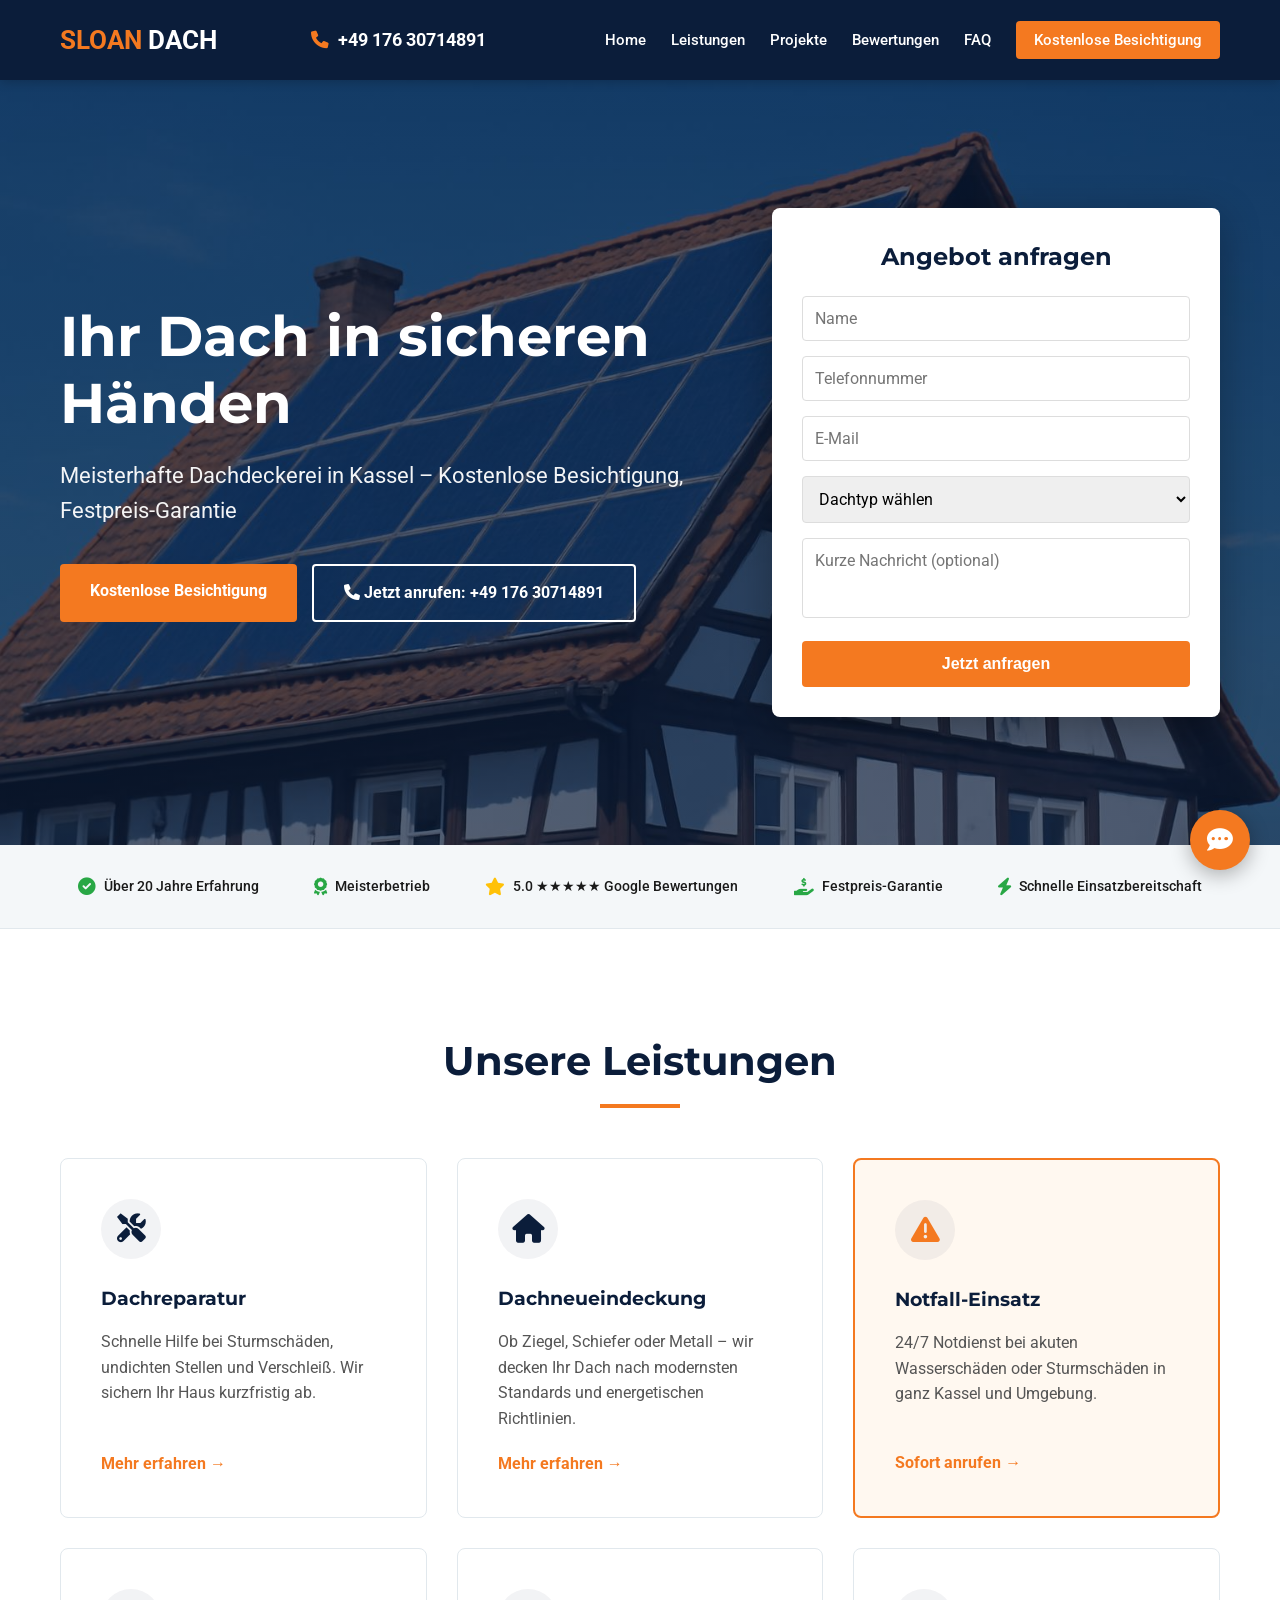
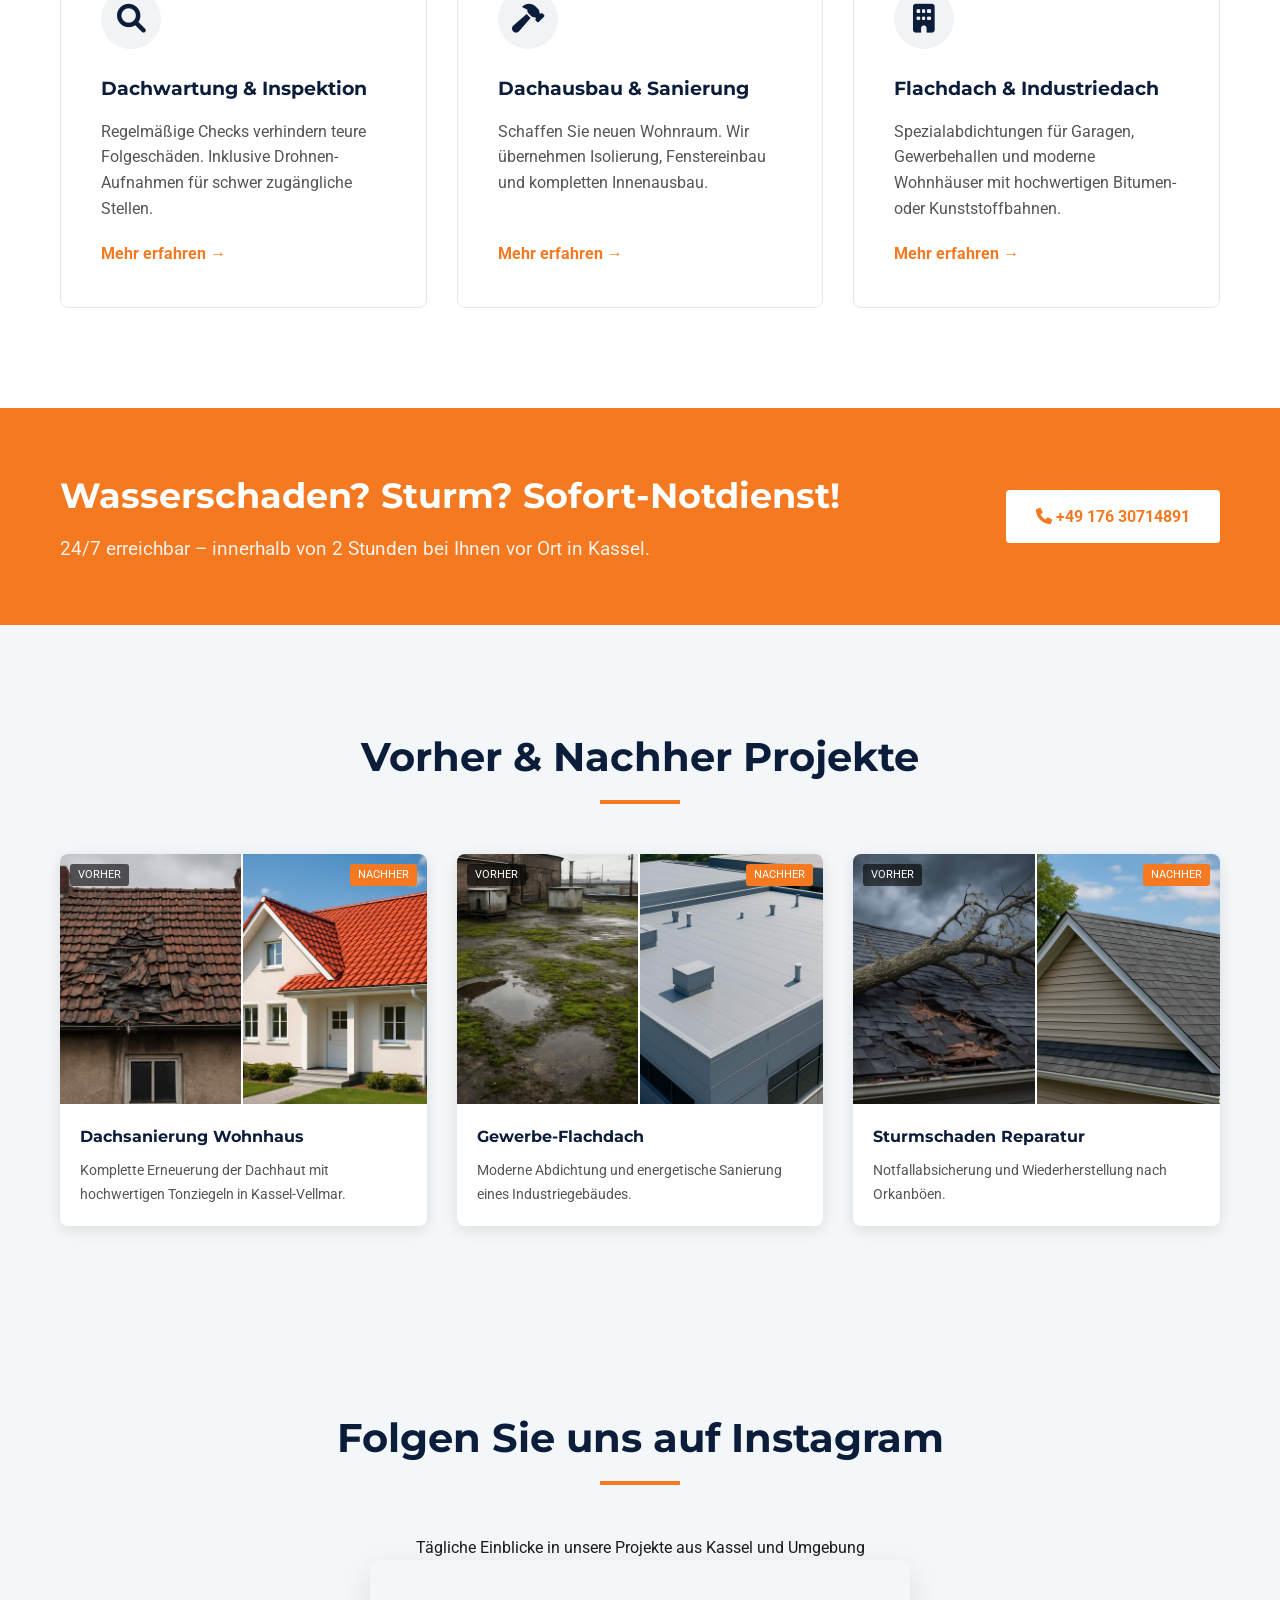
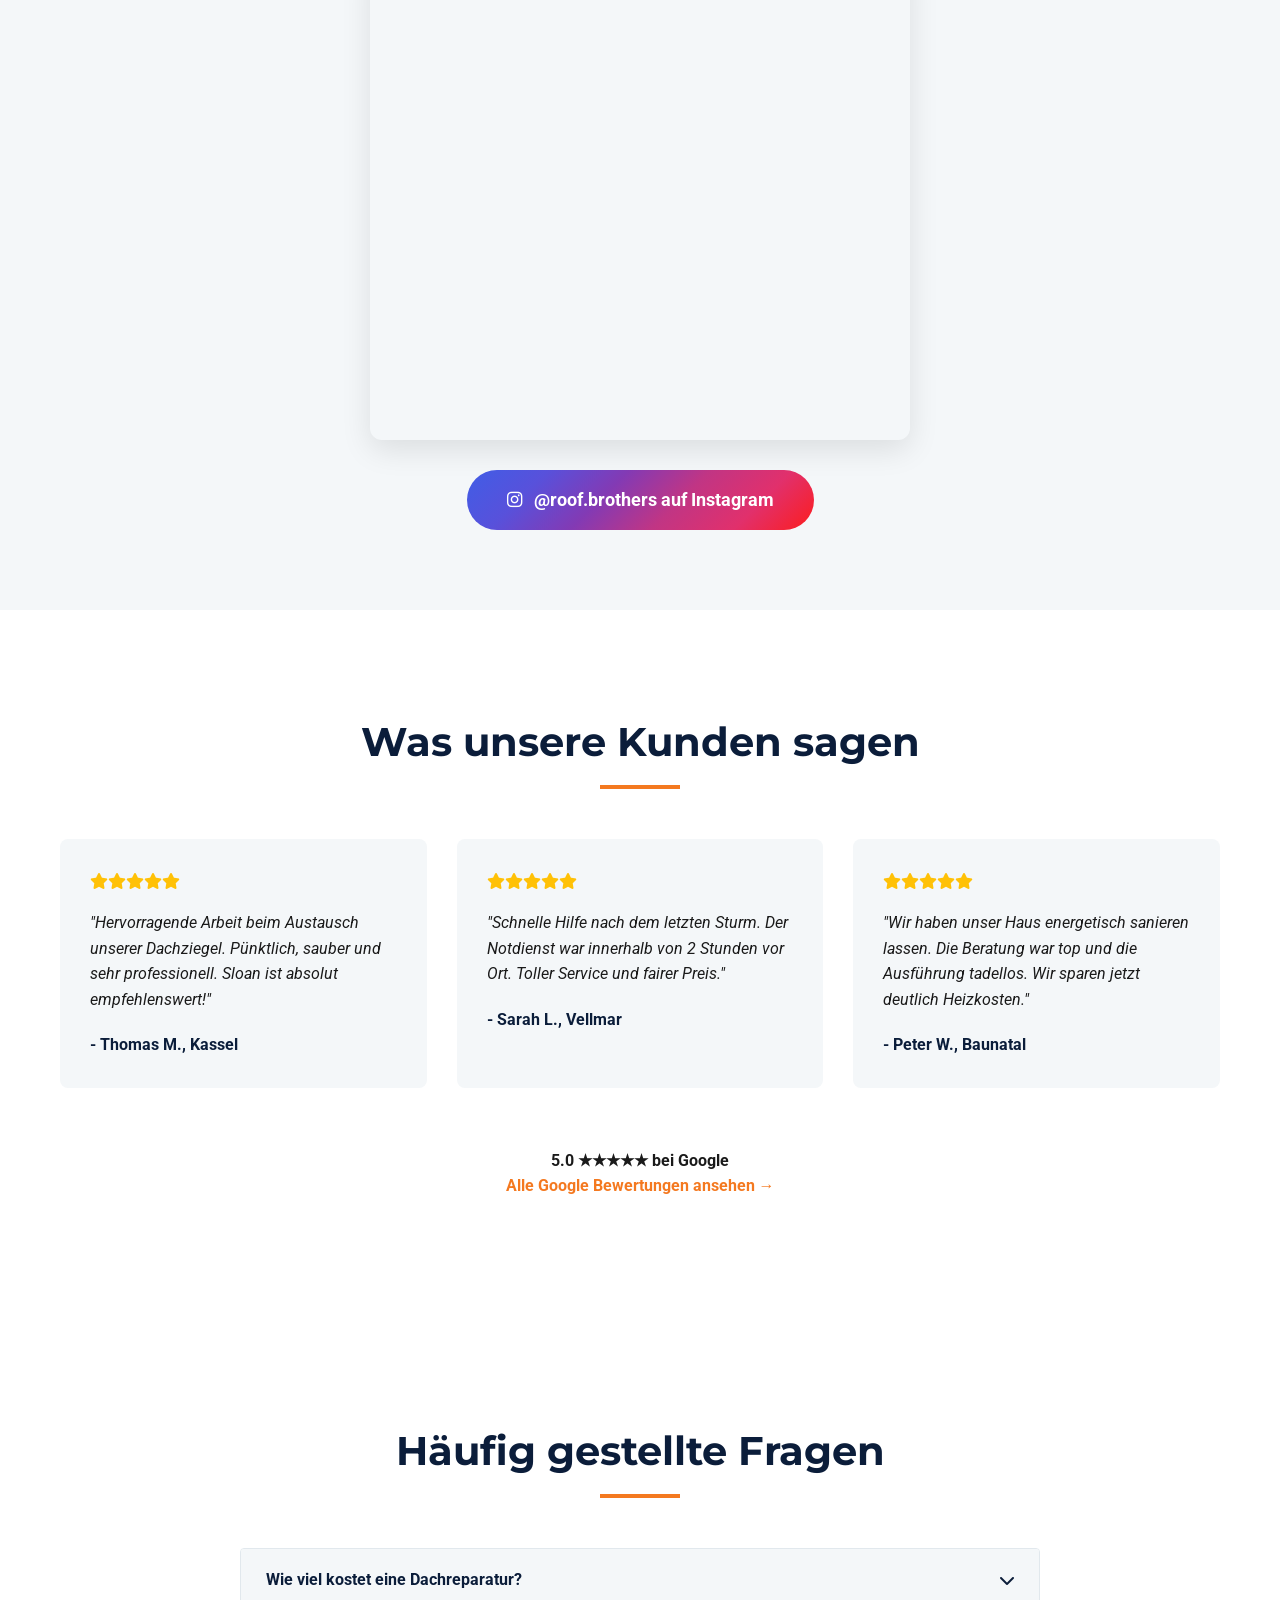
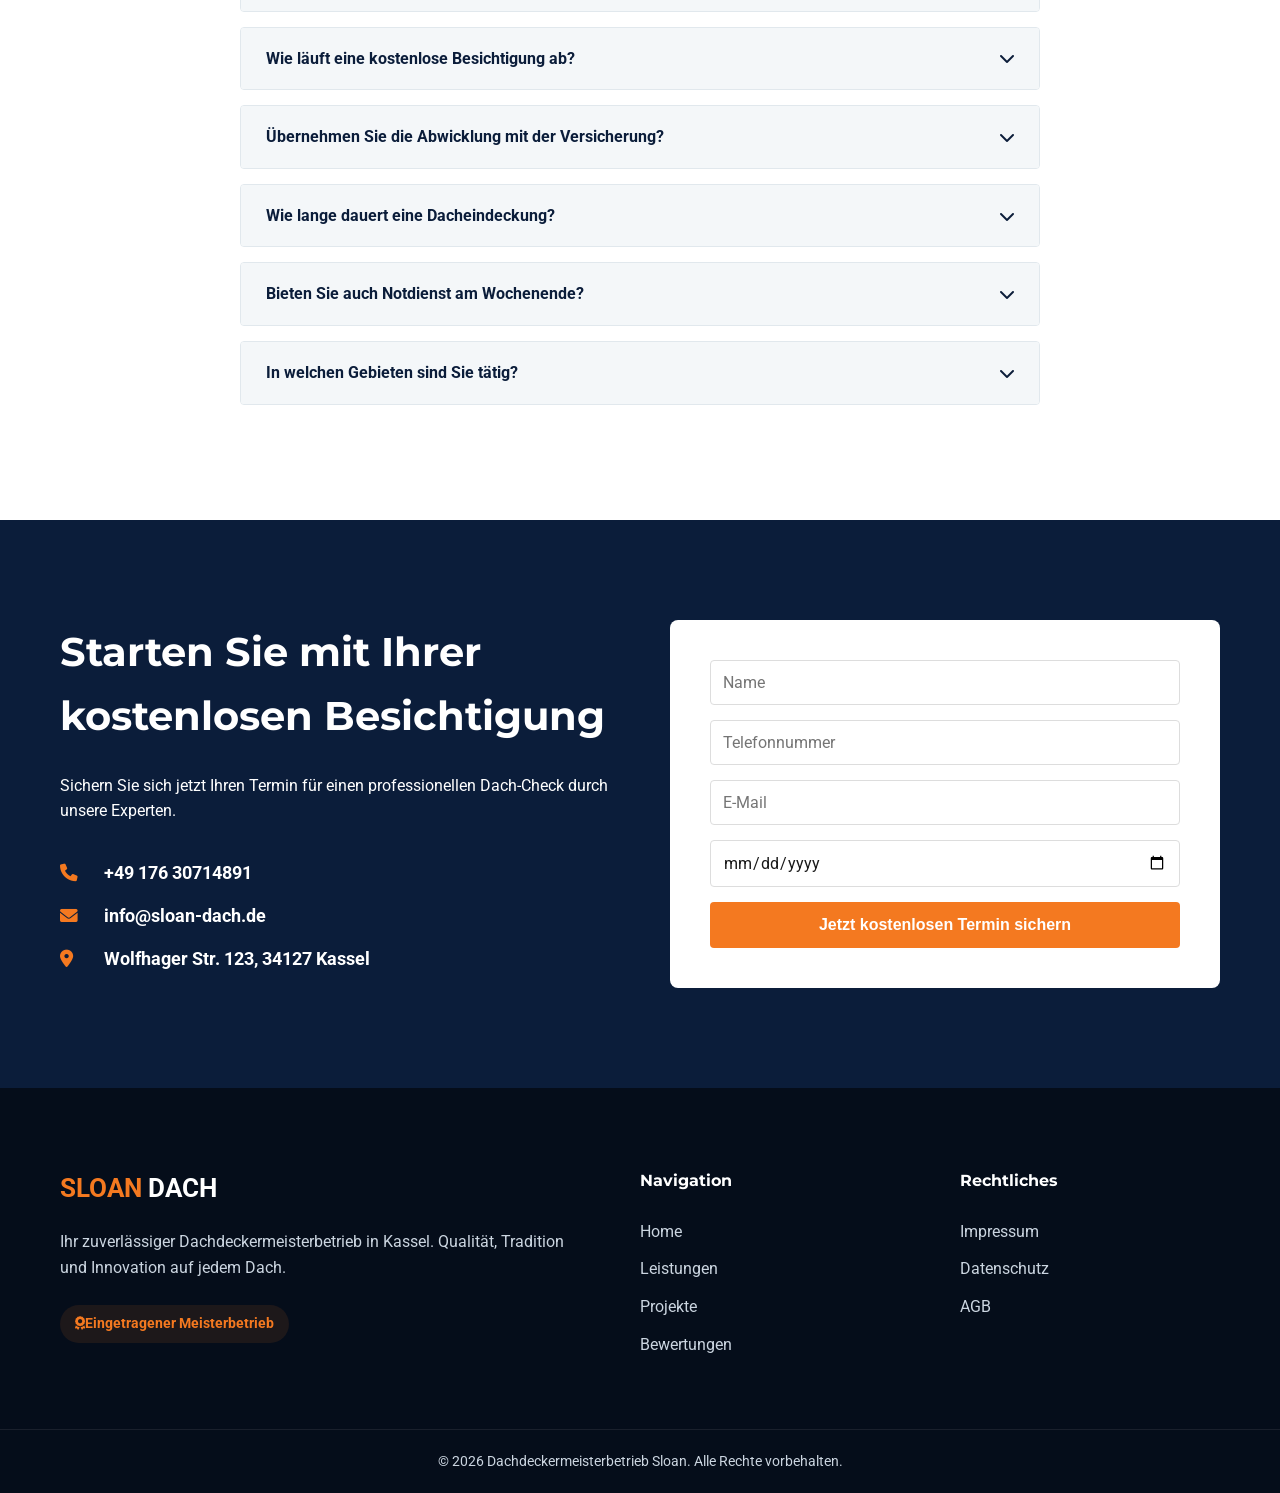
==== commit d49e8361: "Second release: Instagram, neue Telefonnummer, Bildkomprimierung - Instagram @roof.brothers eingebun" ====
--- a/index.html
+++ b/index.html
@@ -3,348 +3,329 @@
 <head>
     <meta charset="UTF-8">
     <meta name="viewport" content="width=device-width, initial-scale=1.0">
-    <title>Dachdeckermeisterbetrieb Sloan | Kassel – Ihr Dach in sicheren Händen</title>
-    <meta name="description" content="Dachdeckermeisterbetrieb in Kassel ✓ Meisterbetrieb ✓ 5.0 ★★★★★ Google ✓ Kostenlose Besichtigung ✓ Notdienst 24/7 ✓ Dachreparatur &amp; Neubau ✓ Jetzt anrufen: +49 561 12345678">
-    <meta name="keywords" content="Dachdecker Kassel, Dachdecker, Dachreparatur, Dachneueindeckung, Dachdecker Notdienst, Meisterbetrieb, Dachdeckermeister">
-    <meta property="og:title" content="Dachdeckermeisterbetrieb Sloan | Kassel">
-    <meta property="og:description" content="Ihr Dach in sicheren Händen. Premium Dachdeckerservice in Kassel. Kostenlose Inspektion.">
-    <meta property="og:type" content="website">
-    <meta property="og:url" content="https://sloan-dach.de">
-    <meta property="og:image" content="images/hero-roof.png">
-    <script type="application/ld+json">
-    {
-      "@context": "https://schema.org",
-      "@type": "RoofingContractor",
-      "name": "Dachdeckermeisterbetrieb Sloan",
-      "description": "Premium Dachdeckerservice in Kassel und Umgebung. Meisterqualität für Reparatur, Neubau und Wartung.",
-      "telephone": "+4956112345678",
-      "email": "info@sloan-dach.de",
-      "areaServed": ["Kassel", "Vellmar", "Baunatal", "Lohfelden", "Fuldatal", "Ahnatal"],
-      "address": { "@type": "PostalAddress", "addressLocality": "Kassel", "addressCountry": "DE" },
-      "aggregateRating": { "@type": "AggregateRating", "ratingValue": "5.0", "reviewCount": "47", "bestRating": "5" },
-      "openingHoursSpecification": [
-        { "@type": "OpeningHoursSpecification", "dayOfWeek": ["Monday","Tuesday","Wednesday","Thursday","Friday"], "opens": "07:00", "closes": "18:00" },
-        { "@type": "OpeningHoursSpecification", "dayOfWeek": "Saturday", "opens": "08:00", "closes": "14:00" }
-      ]
-    }
-    </script>
+    <meta name="description" content="Dachdeckermeisterbetrieb Sloan in Kassel. Ihr Experte für Dachreparatur, Neueindeckung und Notdienst. Meisterqualität, Festpreis-Garantie und kostenlose Besichtigung.">
+    <meta name="keywords" content="Dachdecker Kassel, Dachreparatur Kassel, Dachneueindeckung, Flachdach, Notfall Dachdecker Kassel, Dachwartung">
+    <title>Dachdeckermeisterbetrieb Sloan | Kassel - Ihr Dach in sicheren Händen</title>
     <link rel="stylesheet" href="styles.css">
     <link rel="stylesheet" href="https://cdnjs.cloudflare.com/ajax/libs/font-awesome/6.0.0/css/all.min.css">
-    <link href="https://fonts.googleapis.com/css2?family=Montserrat:wght@400;600;700;800&family=Roboto:wght@300;400;500;700&display=swap" rel="stylesheet">
+    <link href="https://fonts.googleapis.com/css2?family=Montserrat:wght@400;700&family=Roboto:wght@300;400;500&display=swap" rel="stylesheet">
 </head>
 <body>
-
-<!-- ===== HEADER ===== -->
-<header>
-    <nav class="container">
-        <div class="logo">
-            <span class="logo-orange">SLOAN</span> <span class="logo-white">DACH</span>
-        </div>
-        <ul class="nav-menu" id="nav-menu">
-            <li><a href="#home">Home</a></li>
-            <li><a href="#services">Leistungen</a></li>
-            <li><a href="#gallery">Galerie</a></li>
-            <li><a href="#reviews">Bewertungen</a></li>
-            <li><a href="#faq">FAQ</a></li>
-            <li><a href="#contact-form" class="btn-nav">Kostenlose Inspektion</a></li>
-            <li><a href="tel:+4956112345678" class="btn-nav-phone"><i class="fas fa-phone-alt"></i> +49 561 123 456 78</a></li>
-        </ul>
-        <div class="menu-toggle" id="menu-toggle"><i class="fas fa-bars"></i></div>
-    </nav>
-</header>
-
-<!-- ===== HERO ===== -->
-<section id="home" class="hero" style="background-image: linear-gradient(135deg, rgba(11, 29, 58, 0.85) 0%, rgba(11, 29, 58, 0.7) 100%), url('images/hero-roof.png');">
-    <div class="container hero-flex">
-        <div class="hero-text">
-            <h1>Ihr Dach in sicheren Händen</h1>
-            <p class="hero-sub">Meisterhafte Dachdeckerei in Kassel – Kostenlose Besichtigung, Festpreis-Garantie, 24/7 Notdienst</p>
-            <div class="hero-btns">
-                <a href="#contact-form" class="btn btn-orange"><i class="fas fa-calendar-check"></i> Kostenlose Besichtigung</a>
-                <a href="tel:+4956112345678" class="btn btn-call"><i class="fas fa-phone-alt"></i> +49 561 123 456 78</a>
-                <a href="#services" class="btn btn-outline">Unsere Leistungen</a>
-            </div>
-        </div>
-        <div class="hero-form" id="contact-form">
-            <h3><i class="fas fa-calendar-check"></i> Kostenlose Besichtigung</h3>
-            <p>Jetzt Termin sichern – kostenlos & unverbindlich</p>
-            <form id="lead-form">
-                <input type="text" name="name" placeholder="Vor- und Nachname *" required>
-                <input type="tel" name="phone" placeholder="Telefonnummer *" required>
-                <input type="email" name="email" placeholder="E-Mail-Adresse">
-                <select name="roof-type">
-                    <option value="">Dachtyp wählen</option>
-                    <option value="steildach">Steildach / Ziegeldach</option>
-                    <option value="flachdach">Flachdach</option>
-                    <option value="industriedach">Industriedach / Gewerbedach</option>
-                    <option value="unsicher">Unsicher / Weiß nicht</option>
-                </select>
-                <textarea name="message" placeholder="Kurze Beschreibung Ihres Anliegens..."></textarea>
-                <button type="submit" class="btn btn-orange btn-block"><i class="fas fa-paper-plane"></i> Jetzt kostenlosen Termin sichern</button>
-            </form>
-            <div class="form-trust">
-                <i class="fas fa-lock"></i> Ihre Daten sind sicher • <i class="fas fa-clock"></i> Rückmeldung in 24h
-            </div>
+    <header class="sticky-nav">
+        <nav class="container">
+            <div class="logo">
+                <span class="orange">SLOAN</span> <span class="white">DACH</span>
+            </div>
+            <div class="nav-contact-desktop">
+                <a href="tel:+4917630714891" class="phone-link"><i class="fas fa-phone"></i> +49 176 30714891</a>
+            </div>
+            <ul class="nav-links">
+                <li><a href="#home">Home</a></li>
+                <li><a href="#services">Leistungen</a></li>
+                <li><a href="#gallery">Projekte</a></li>
+                <li><a href="#reviews">Bewertungen</a></li>
+                <li><a href="#faq">FAQ</a></li>
+                <li><a href="#contact" class="btn-nav">Kostenlose Besichtigung</a></li>
+            </ul>
+            <div class="menu-toggle" aria-label="Menü öffnen"><i class="fas fa-bars"></i></div>
+        </nav>
+    </header>
+
+    <section id="home" class="hero" style="background-image: linear-gradient(rgba(11, 29, 58, 0.7), rgba(11, 29, 58, 0.7)), url('images/hero-solar.jpg');">
+        <div class="container hero-layout">
+            <div class="hero-content">
+                <h1>Ihr Dach in sicheren Händen</h1>
+                <p class="hero-sub">Meisterhafte Dachdeckerei in Kassel – Kostenlose Besichtigung, Festpreis-Garantie</p>
+                <div class="hero-btns">
+                    <a href="#contact" class="btn btn-orange">Kostenlose Besichtigung</a>
+                    <a href="tel:+4917630714891" class="btn btn-outline"><i class="fas fa-phone"></i> Jetzt anrufen: +49 176 30714891</a>
+                </div>
+            </div>
+            <div class="hero-form-container">
+                <form class="quote-form" id="hero-form">
+                    <h3>Angebot anfragen</h3>
+                    <input type="text" name="name" placeholder="Name" required>
+                    <input type="tel" name="phone" placeholder="Telefonnummer" required>
+                    <input type="email" name="email" placeholder="E-Mail" required>
+                    <select name="roof-type" required>
+                        <option value="" disabled selected>Dachtyp wählen</option>
+                        <option value="steildach">Steildach</option>
+                        <option value="flachdach">Flachdach</option>
+                        <option value="reparatur">Reparatur / Notfall</option>
+                        <option value="wartung">Wartung</option>
+                    </select>
+                    <textarea name="message" placeholder="Kurze Nachricht (optional)"></textarea>
+                    <button type="submit" class="btn btn-orange full-width">Jetzt anfragen</button>
+                </form>
+            </div>
+        </div>
+    </section>
+
+    <div class="trust-bar">
+        <div class="container trust-items">
+            <div class="trust-item"><i class="fas fa-check-circle"></i> Über 20 Jahre Erfahrung</div>
+            <div class="trust-item"><i class="fas fa-award"></i> Meisterbetrieb</div>
+            <div class="trust-item"><i class="fas fa-star"></i> 5.0 ★★★★★ Google Bewertungen</div>
+            <div class="trust-item"><i class="fas fa-hand-holding-usd"></i> Festpreis-Garantie</div>
+            <div class="trust-item"><i class="fas fa-bolt"></i> Schnelle Einsatzbereitschaft</div>
         </div>
     </div>
-    <div class="hero-stats">
-        <div class="container stats-flex">
-            <div class="stat-item"><span class="stat-num">20+</span><span class="stat-label">Jahre Erfahrung</span></div>
-            <div class="stat-item"><span class="stat-num">5.0</span><span class="stat-label">★★★★★ Google</span></div>
-            <div class="stat-item"><span class="stat-num">500+</span><span class="stat-label">Zufriedene Kunden</span></div>
-            <div class="stat-item"><span class="stat-num">24/7</span><span class="stat-label">Notdienst</span></div>
+
+    <section id="services" class="services">
+        <div class="container">
+            <h2 class="section-title">Unsere Leistungen</h2>
+            <div class="services-grid">
+                <div class="service-card">
+                    <div class="icon-box"><i class="fas fa-tools"></i></div>
+                    <h3>Dachreparatur</h3>
+                    <p>Schnelle Hilfe bei Sturmschäden, undichten Stellen und Verschleiß. Wir sichern Ihr Haus kurzfristig ab.</p>
+                    <a href="#contact" class="more-link">Mehr erfahren →</a>
+                </div>
+                <div class="service-card">
+                    <div class="icon-box"><i class="fas fa-home"></i></div>
+                    <h3>Dachneueindeckung</h3>
+                    <p>Ob Ziegel, Schiefer oder Metall – wir decken Ihr Dach nach modernsten Standards und energetischen Richtlinien.</p>
+                    <a href="#contact" class="more-link">Mehr erfahren →</a>
+                </div>
+                <div class="service-card emergency-card">
+                    <div class="icon-box"><i class="fas fa-exclamation-triangle"></i></div>
+                    <h3>Notfall-Einsatz</h3>
+                    <p>24/7 Notdienst bei akuten Wasserschäden oder Sturmschäden in ganz Kassel und Umgebung.</p>
+                    <a href="tel:+4917630714891" class="more-link">Sofort anrufen →</a>
+                </div>
+                <div class="service-card">
+                    <div class="icon-box"><i class="fas fa-search"></i></div>
+                    <h3>Dachwartung & Inspektion</h3>
+                    <p>Regelmäßige Checks verhindern teure Folgeschäden. Inklusive Drohnen-Aufnahmen für schwer zugängliche Stellen.</p>
+                    <a href="#contact" class="more-link">Mehr erfahren →</a>
+                </div>
+                <div class="service-card">
+                    <div class="icon-box"><i class="fas fa-hammer"></i></div>
+                    <h3>Dachausbau & Sanierung</h3>
+                    <p>Schaffen Sie neuen Wohnraum. Wir übernehmen Isolierung, Fenstereinbau und kompletten Innenausbau.</p>
+                    <a href="#contact" class="more-link">Mehr erfahren →</a>
+                </div>
+                <div class="service-card">
+                    <div class="icon-box"><i class="fas fa-building"></i></div>
+                    <h3>Flachdach & Industriedach</h3>
+                    <p>Spezialabdichtungen für Garagen, Gewerbehallen und moderne Wohnhäuser mit hochwertigen Bitumen- oder Kunststoffbahnen.</p>
+                    <a href="#contact" class="more-link">Mehr erfahren →</a>
+                </div>
+            </div>
+        </div>
+    </section>
+
+    <section class="emergency-banner">
+        <div class="container banner-flex">
+            <div class="banner-text">
+                <h2>Wasserschaden? Sturm? Sofort-Notdienst!</h2>
+                <p>24/7 erreichbar – innerhalb von 2 Stunden bei Ihnen vor Ort in Kassel.</p>
+            </div>
+            <a href="tel:+4917630714891" class="btn btn-white"><i class="fas fa-phone"></i> +49 176 30714891</a>
+        </div>
+    </section>
+
+    <section id="gallery" class="gallery">
+        <div class="container">
+            <h2 class="section-title">Vorher & Nachher Projekte</h2>
+            <div class="gallery-grid">
+                <div class="gallery-card">
+                    <div class="image-comparison">
+                        <img src="images/gallery-before-1.jpg" alt="Beschädigtes Dach" class="img-before">
+                        <img src="images/gallery-after-1.jpg" alt="Saniertes Dach" class="img-after">
+                    </div>
+                    <div class="gallery-info">
+                        <h4>Dachsanierung Wohnhaus</h4>
+                        <p>Komplette Erneuerung der Dachhaut mit hochwertigen Tonziegeln in Kassel-Vellmar.</p>
+                    </div>
+                </div>
+                <div class="gallery-card">
+                    <div class="image-comparison">
+                        <img src="images/gallery-before-2.jpg" alt="Altes Flachdach" class="img-before">
+                        <img src="images/gallery-after-2.jpg" alt="Neues Flachdach" class="img-after">
+                    </div>
+                    <div class="gallery-info">
+                        <h4>Gewerbe-Flachdach</h4>
+                        <p>Moderne Abdichtung und energetische Sanierung eines Industriegebäudes.</p>
+                    </div>
+                </div>
+                <div class="gallery-card">
+                    <div class="image-comparison">
+                        <img src="images/gallery-before-3.jpg" alt="Sturmschaden" class="img-before">
+                        <img src="images/gallery-after-3.jpg" alt="Reparierter Schaden" class="img-after">
+                    </div>
+                    <div class="gallery-info">
+                        <h4>Sturmschaden Reparatur</h4>
+                        <p>Notfallabsicherung und Wiederherstellung nach Orkanböen.</p>
+                    </div>
+                </div>
+            </div>
+        </div>
+    </section>
+
+<!-- ===== INSTAGRAM ===== -->
+<section class="instagram">
+    <div class="container">
+        <h2 class="section-title">Folgen Sie uns auf Instagram</h2>
+        <p class="section-sub">Tägliche Einblicke in unsere Projekte aus Kassel und Umgebung</p>
+        <div class="instagram-embed">
+            <iframe src="https://www.instagram.com/roof.brothers/embed" width="100%" height="480" frameborder="0" scrolling="no" allowtransparency="true" style="border-radius:12px;max-width:540px;margin:0 auto;display:block;"></iframe>
+        </div>
+        <div class="instagram-cta">
+            <a href="https://www.instagram.com/roof.brothers/" target="_blank" rel="noopener" class="btn btn-instagram"><i class="fab fa-instagram"></i> @roof.brothers auf Instagram</a>
         </div>
     </div>
 </section>
 
-<!-- ===== TRUST BADGES ===== -->
-<section class="trust-bar">
-    <div class="container trust-grid">
-        <div class="trust-item"><i class="fas fa-check-circle"></i> Über 20 Jahre Erfahrung</div>
-        <div class="trust-item"><i class="fas fa-certificate"></i> Meisterbetrieb</div>
-        <div class="trust-item"><i class="fas fa-star"></i> 5.0 ★★★★★ Google</div>
-        <div class="trust-item"><i class="fas fa-file-signature"></i> Festpreis-Garantie</div>
-        <div class="trust-item"><i class="fas fa-bolt"></i> 24h Notdienst</div>
+    <section id="reviews" class="reviews">
+        <div class="container">
+            <h2 class="section-title">Was unsere Kunden sagen</h2>
+            <div class="reviews-grid">
+                <div class="review-card">
+                    <div class="stars"><i class="fas fa-star"></i><i class="fas fa-star"></i><i class="fas fa-star"></i><i class="fas fa-star"></i><i class="fas fa-star"></i></div>
+                    <p>"Hervorragende Arbeit beim Austausch unserer Dachziegel. Pünktlich, sauber und sehr professionell. Sloan ist absolut empfehlenswert!"</p>
+                    <span class="author">- Thomas M., Kassel</span>
+                </div>
+                <div class="review-card">
+                    <div class="stars"><i class="fas fa-star"></i><i class="fas fa-star"></i><i class="fas fa-star"></i><i class="fas fa-star"></i><i class="fas fa-star"></i></div>
+                    <p>"Schnelle Hilfe nach dem letzten Sturm. Der Notdienst war innerhalb von 2 Stunden vor Ort. Toller Service und fairer Preis."</p>
+                    <span class="author">- Sarah L., Vellmar</span>
+                </div>
+                <div class="review-card">
+                    <div class="stars"><i class="fas fa-star"></i><i class="fas fa-star"></i><i class="fas fa-star"></i><i class="fas fa-star"></i><i class="fas fa-star"></i></div>
+                    <p>"Wir haben unser Haus energetisch sanieren lassen. Die Beratung war top und die Ausführung tadellos. Wir sparen jetzt deutlich Heizkosten."</p>
+                    <span class="author">- Peter W., Baunatal</span>
+                </div>
+            </div>
+            <div class="google-summary">
+                <p><strong>5.0 ★★★★★ bei Google</strong></p>
+                <a href="#" class="more-link">Alle Google Bewertungen ansehen →</a>
+            </div>
+        </div>
+    </section>
+
+    <section id="faq" class="faq">
+        <div class="container">
+            <h2 class="section-title">Häufig gestellte Fragen</h2>
+            <div class="accordion">
+                <div class="accordion-item">
+                    <div class="accordion-header">Wie viel kostet eine Dachreparatur? <i class="fas fa-chevron-down"></i></div>
+                    <div class="accordion-content"><p>Die Kosten hängen stark vom Schaden ab. Kleinere Reparaturen beginnen oft bei 250-500€. Wir bieten eine kostenlose Besichtigung an, um Ihnen einen exakten Festpreis zu nennen.</p></div>
+                </div>
+                <div class="accordion-item">
+                    <div class="accordion-header">Wie läuft eine kostenlose Besichtigung ab? <i class="fas fa-chevron-down"></i></div>
+                    <div class="accordion-content"><p>Ein Meister kommt zum vereinbarten Termin zu Ihnen, begutachtet den Zustand des Daches (ggf. mit Drohne) und bespricht notwendige Maßnahmen. Danach erhalten Sie ein unverbindliches Angebot.</p></div>
+                </div>
+                <div class="accordion-item">
+                    <div class="accordion-header">Übernehmen Sie die Abwicklung mit der Versicherung? <i class="fas fa-chevron-down"></i></div>
+                    <div class="accordion-content"><p>Ja, bei Sturmschäden erstellen wir die notwendige Dokumentation und Fotos für Ihre Versicherung und kommunizieren auf Wunsch direkt mit den Sachbearbeitern.</p></div>
+                </div>
+                <div class="accordion-item">
+                    <div class="accordion-header">Wie lange dauert eine Dacheindeckung? <i class="fas fa-chevron-down"></i></div>
+                    <div class="accordion-content"><p>Ein durchschnittliches Einfamilienhaus benötigt je nach Wetter und Komplexität ca. 1 bis 2 Wochen für eine komplette Neueindeckung inklusive Dämmung.</p></div>
+                </div>
+                <div class="accordion-item">
+                    <div class="accordion-header">Bieten Sie auch Notdienst am Wochenende? <i class="fas fa-chevron-down"></i></div>
+                    <div class="accordion-content"><p>Absolut. Unser Notfall-Team ist 365 Tage im Jahr, auch an Sonn- und Feiertagen, für akute Schäden in Kassel einsatzbereit.</p></div>
+                </div>
+                <div class="accordion-item">
+                    <div class="accordion-header">In welchen Gebieten sind Sie tätig? <i class="fas fa-chevron-down"></i></div>
+                    <div class="accordion-content"><p>Wir bedienen den gesamten Großraum Kassel, einschließlich Vellmar, Baunatal, Lohfelden, Kaufungen und Niestetal.</p></div>
+                </div>
+            </div>
+        </div>
+    </section>
+
+    <section id="contact" class="final-cta">
+        <div class="container cta-layout">
+            <div class="cta-text">
+                <h2>Starten Sie mit Ihrer kostenlosen Besichtigung</h2>
+                <p>Sichern Sie sich jetzt Ihren Termin für einen professionellen Dach-Check durch unsere Experten.</p>
+                <div class="contact-methods">
+                    <p><i class="fas fa-phone orange"></i> <strong>+49 176 30714891</strong></p>
+                    <p><i class="fas fa-envelope orange"></i> <strong>info@sloan-dach.de</strong></p>
+                    <p><i class="fas fa-map-marker-alt orange"></i> <strong>Wolfhager Str. 123, 34127 Kassel</strong></p>
+                </div>
+            </div>
+            <div class="cta-form-container">
+                <form class="quote-form" id="final-form">
+                    <input type="text" name="name" placeholder="Name" required>
+                    <input type="tel" name="phone" placeholder="Telefonnummer" required>
+                    <input type="email" name="email" placeholder="E-Mail" required>
+                    <input type="date" name="date" title="Bevorzugtes Datum">
+                    <button type="submit" class="btn btn-orange full-width">Jetzt kostenlosen Termin sichern</button>
+                </form>
+            </div>
+        </div>
+    </section>
+
+    <footer class="footer">
+        <div class="container footer-grid">
+            <div class="footer-brand">
+                <div class="logo">
+                    <span class="orange">SLOAN</span> <span class="white">DACH</span>
+                </div>
+                <p>Ihr zuverlässiger Dachdeckermeisterbetrieb in Kassel. Qualität, Tradition und Innovation auf jedem Dach.</p>
+                <div class="badge-meister"><i class="fas fa-award"></i> Eingetragener Meisterbetrieb</div>
+            </div>
+            <div class="footer-links">
+                <h4>Navigation</h4>
+                <ul>
+                    <li><a href="#home">Home</a></li>
+                    <li><a href="#services">Leistungen</a></li>
+                    <li><a href="#gallery">Projekte</a></li>
+                    <li><a href="#reviews">Bewertungen</a></li>
+                </ul>
+            </div>
+            <div class="footer-legal">
+                <h4>Rechtliches</h4>
+                <ul>
+                    <li><a href="#">Impressum</a></li>
+                    <li><a href="#">Datenschutz</a></li>
+                    <li><a href="#">AGB</a></li>
+                </ul>
+            </div>
+        </div>
+        <div class="footer-bottom">
+            <p>&copy; 2026 Dachdeckermeisterbetrieb Sloan. Alle Rechte vorbehalten.</p>
+        </div>
+    </footer>
+
+    <!-- AI Chatbot UI -->
+    <div id="chat-widget" class="chat-widget">
+        <div id="chat-header" class="chat-header">
+            <div class="chat-title">
+                <span class="bot-icon"><i class="fas fa-robot"></i></span>
+                <div class="title-text">
+                    <strong>Sloan Berater</strong>
+                    <span class="status">Online</span>
+                </div>
+            </div>
+            <div class="header-actions">
+                <a href="tel:+4917630714891" class="btn-call-mini" title="Jetzt anrufen"><i class="fas fa-phone"></i></a>
+                <button id="close-chat"><i class="fas fa-times"></i></button>
+            </div>
+        </div>
+        <div id="chat-body" class="chat-body">
+            <div class="message bot">
+                Hallo! Ich bin der digitale Berater von Dachdeckermeisterbetrieb Sloan. Wie kann ich Ihnen helfen?
+            </div>
+            <div class="quick-replies" id="chat-replies">
+                <button class="reply-btn" data-value="besichtigung">Kostenlose Besichtigung</button>
+                <button class="reply-btn" data-value="notfall">Notfall melden</button>
+                <button class="reply-btn" data-value="angebot">Angebot anfragen</button>
+                <button class="reply-btn" data-value="reparatur">Fragen zur Reparatur</button>
+            </div>
+        </div>
+        <div class="chat-input-area">
+            <input type="text" id="chat-input" placeholder="Schreiben Sie eine Nachricht...">
+            <button id="send-chat" aria-label="Senden"><i class="fas fa-paper-plane"></i></button>
+        </div>
     </div>
-</section>
-
-<!-- ===== SERVICES ===== -->
-<section id="services" class="services">
-    <div class="container">
-        <h2 class="section-title">Unsere Leistungen</h2>
-        <p class="section-sub">Premium Dachdeckerei aus Kassel – für Ihr Zuhause und Ihr Gewerbe</p>
-        <div class="services-grid">
-            <div class="service-card">
-                <div class="service-icon"><i class="fas fa-tools"></i></div>
-                <h3>Dachreparatur</h3>
-                <p>Schnelle und zuverlässige Behebung von Sturmschäden, Leckagen und Ziegelbrüchen. Wir sichern Ihr Dach – sofort.</p>
-                <a href="#contact-form" class="service-cta">Mehr erfahren →</a>
-            </div>
-            <div class="service-card">
-                <div class="service-icon"><i class="fas fa-home"></i></div>
-                <h3>Dachneueindeckung</h3>
-                <p>Komplett neueindeckung mit hochwertigen Ziegeln. Modernste Technik, ästhetische Optik, lange Garantie.</p>
-                <a href="#contact-form" class="service-cta">Mehr erfahren →</a>
-            </div>
-            <div class="service-card">
-                <div class="service-icon"><i class="fas fa-clock"></i></div>
-                <h3>Notfall-Einsatz</h3>
-                <p>24/7 Notdienst bei Sturm-, Wasser- und Hagelschäden. Wir sind innerhalb von 2 Stunden bei Ihnen in Kassel.</p>
-                <a href="tel:+4956112345678" class="service-cta">Jetzt anrufen →</a>
-            </div>
-            <div class="service-card">
-                <div class="service-icon"><i class="fas fa-search"></i></div>
-                <h3>Dachwartung & Inspektion</h3>
-                <p>Regelmäßige Checks zur Werterhaltung Ihres Hauses. Inklusive Drohnen-Inspektion und Wärmebild-Analyse.</p>
-                <a href="#contact-form" class="service-cta">Mehr erfahren →</a>
-            </div>
-            <div class="service-card">
-                <div class="service-icon"><i class="fas fa-hard-hat"></i></div>
-                <h3>Dachausbau & Sanierung</h3>
-                <p>Dachbodenausbau, Dachgeschoss-Sanierung und energetische Modernisierung – aus einer Hand.</p>
-                <a href="#contact-form" class="service-cta">Mehr erfahren →</a>
-            </div>
-            <div class="service-card">
-                <div class="service-icon"><i class="fas fa-building"></i></div>
-                <h3>Flachdach & Industriedach</h3>
-                <p>Professionelle Abdichtung und Dämmung für Flachdächer und Gewerbeimmobilien in der Region Kassel.</p>
-                <a href="#contact-form" class="service-cta">Mehr erfahren →</a>
-            </div>
-        </div>
-    </div>
-</section>
-
-<!-- ===== EMERGENCY BANNER ===== -->
-<section class="emergency-banner">
-    <div class="container">
-        <div class="emergency-content">
-            <i class="fas fa-exclamation-triangle emergency-icon-pulse"></i>
-            <h2>Wasserschaden? Sturm? <span class="em-bold">Sofort-Notdienst!</span></h2>
-            <p>24/7 erreichbar – innerhalb von 2 Stunden vor Ort in Kassel & Umgebung</p>
-            <a href="tel:+4956112345678" class="btn btn-emergency"><i class="fas fa-phone-alt"></i> Jetzt anrufen: +49 561 123 456 78</a>
-        </div>
-    </div>
-</section>
-
-<!-- ===== GALLERY ===== -->
-<section id="gallery" class="gallery">
-    <div class="container">
-        <h2 class="section-title">Unsere Projekte</h2>
-        <p class="section-sub">Vorher-Nachher – überzeugen Sie sich selbst von unserer Qualität</p>
-        <div class="gallery-grid">
-            <div class="gallery-card">
-                <div class="gallery-badge">Vorher</div>
-                <img src="images/gallery-1.png" alt="Vorher: Dachsanierung Kassel" class="gallery-before" loading="lazy">
-                <div class="gallery-badge after">Nachher</div>
-                <img src="images/gallery-2.png" alt="Nachher: Dachsanierung Kassel" class="gallery-after" loading="lazy">
-                <p class="gallery-caption">Dachsanierung Einfamilienhaus – Kassel-Kirchditmold</p>
-            </div>
-            <div class="gallery-card">
-                <div class="gallery-badge">Vorher</div>
-                <img src="images/service-repair.png" alt="Vorher: Reparatur Sturmschaden" class="gallery-before" loading="lazy">
-                <div class="gallery-badge after">Nachher</div>
-                <img src="images/service-maintenance.png" alt="Nachher: Reparatur Sturmschaden" class="gallery-after">
-                <p class="gallery-caption">Sturmschaden Reparatur – Vellmar</p>
-            </div>
-            <div class="gallery-card">
-                <div class="gallery-badge">Vorher</div>
-                <img src="images/service-flat-roof.png" alt="Vorher: Flachdach Abdichtung" class="gallery-before">
-                <div class="gallery-badge after">Nachher</div>
-                <img src="images/hero-roof.png" alt="Nachher: Flachdach Abdichtung" class="gallery-after">
-                <p class="gallery-caption">Flachdach-Abdichtung – Gewerbeimmobilie Baunatal</p>
-            </div>
-        </div>
-    </div>
-</section>
-
-<!-- ===== REVIEWS ===== -->
-<section id="reviews" class="reviews">
-    <div class="container">
-        <h2 class="section-title">Was unsere Kunden sagen</h2>
-        <div class="reviews-badge">
-            <i class="fas fa-star"></i><i class="fas fa-star"></i><i class="fas fa-star"></i><i class="fas fa-star"></i><i class="fas fa-star"></i>
-            <span class="reviews-badge-text">5.0 ★★★★★ bei Google – 47+ Bewertungen</span>
-        </div>
-        <div class="reviews-grid">
-            <div class="review-card">
-                <div class="stars"><i class="fas fa-star"></i><i class="fas fa-star"></i><i class="fas fa-star"></i><i class="fas fa-star"></i><i class="fas fa-star"></i></div>
-                <p>"Hervorragende Arbeit beim Austausch unserer Dachziegel. Pünktlich, sauber und sehr professionell. Der Meister kam persönlich vorbei und hat alles erklärt. Absolut empfehlenswert!"</p>
-                <span class="review-author">– Thomas M., Kassel</span>
-            </div>
-            <div class="review-card">
-                <div class="stars"><i class="fas fa-star"></i><i class="fas fa-star"></i><i class="fas fa-star"></i><i class="fas fa-star"></i><i class="fas fa-star"></i></div>
-                <p>"Schnelle Hilfe nach dem letzten Sturm. Der Notdienst war innerhalb von 1,5 Stunden vor Ort. Das Dach wurde provisorisch gesichert und eine Woche später endgültig repariert. Fairer Preis!"</p>
-                <span class="review-author">– Sarah L., Vellmar</span>
-            </div>
-            <div class="review-card">
-                <div class="stars"><i class="fas fa-star"></i><i class="fas fa-star"></i><i class="fas fa-star"></i><i class="fas fa-star"></i><i class="fas fa-star"></i></div>
-                <p>"Komplette Dacheindeckung für unser Einfamilienhaus. Tolle Beratung, saubere Arbeit und alles im vereinbarten Zeitrahmen. Ein Meisterbetrieb, der hält, was er verspricht."</p>
-                <span class="review-author">– Michael K., Lohfelden</span>
-            </div>
-        </div>
-        <div class="reviews-footer">
-            <a href="#" class="btn btn-outline-white"><i class="fab fa-google"></i> Alle Bewertungen auf Google ansehen</a>
-        </div>
-    </div>
-</section>
-
-<!-- ===== FAQ ===== -->
-<section id="faq" class="faq">
-    <div class="container">
-        <h2 class="section-title">Häufig gestellte Fragen</h2>
-        <p class="section-sub">Antworten auf die wichtigsten Fragen rund um Ihr Dach in Kassel</p>
-        <div class="faq-list">
-            <div class="faq-item">
-                <div class="faq-question">Wie viel kostet eine Dachreparatur? <span class="faq-toggle">+</span></div>
-                <div class="faq-answer"><p>Die Kosten variieren je nach Schaden, Material und Dachgröße. Eine kleine Reparatur kann ab €500 starten, während eine umfassende Sanierung €5.000–€15.000 kosten kann. Wir bieten eine <strong>kostenlose Besichtigung</strong> und ein transparentes Festpreis-Angebot – ganz ohne Verpflichtungen.</p></div>
-            </div>
-            <div class="faq-item">
-                <div class="faq-question">Wie läuft eine kostenlose Besichtigung ab? <span class="faq-toggle">+</span></div>
-                <div class="faq-answer"><p>Ein Meister kommt zu Ihnen, begutachtet Ihr Dach vor Ort (auch per Drohne bei schwer zugänglichen Stellen), beantwortet alle Ihre Fragen und erstellt ein unverbindliches Festpreis-Angebot. Dauer: ca. 30–45 Minuten. <strong>Völlig kostenlos.</strong></p></div>
-            </div>
-            <div class="faq-item">
-                <div class="faq-question">Übernehmen Sie die Abwicklung mit der Versicherung? <span class="faq-toggle">+</span></div>
-                <div class="faq-answer"><p>Ja, wir unterstützen Sie bei der Kommunikation mit Ihrer Versicherung, erstellen Schadensberichte und stellen alle benötigten Unterlagen für die Schadensregulierung bereit. Das entlastet Sie komplett.</p></div>
-            </div>
-            <div class="faq-item">
-                <div class="faq-question">Wie lange dauert eine Dacheindeckung? <span class="faq-toggle">+</span></div>
-                <div class="faq-answer"><p>Ein Standard-Einfamilienhaus ist in der Regel innerhalb von <strong>3–7 Werktagen</strong> neu eingedeckt – abhängig von Größe, Dachneigung und Wetter. Wir planen immer mit einem festen Zeitplan, den Sie vorab erhalten.</p></div>
-            </div>
-            <div class="faq-item">
-                <div class="faq-question">Bieten Sie auch Notdienst am Wochenende? <span class="faq-toggle">+</span></div>
-                <div class="faq-answer"><p>Ja, absolut! Unser Notdienst ist <strong>24/7</strong> erreichbar – auch an Wochenenden, Feiertagen und nachts. Rufen Sie uns einfach an: <a href="tel:+4956112345678"><strong>+49 561 123 456 78</strong></a>. Wir sind innerhalb von 2 Stunden vor Ort.</p></div>
-            </div>
-            <div class="faq-item">
-                <div class="faq-question">In welchen Gebieten sind Sie tätig? <span class="faq-toggle">+</span></div>
-                <div class="faq-answer"><p>Wir sind in <strong>Kassel und Umgebung</strong> tätig: Kassel (alle Stadtteile), Vellmar, Baunatal, Lohfelden, Fuldatal, Ahnatal, Habichtswald, Schauenburg, Niestetal, Kaufungen und angrenzende Gemeinden. Bei größeren Projekten auch weiter.</p></div>
-            </div>
-        </div>
-    </div>
-</section>
-
-<!-- ===== FINAL CTA ===== -->
-<section class="cta-section">
-    <div class="container">
-        <h2>Starten Sie mit Ihrer kostenlosen Besichtigung</h2>
-        <p>Sichern Sie sich jetzt Ihren Wunschtermin – innerhalb von 24 Stunden erhalten Sie Rückmeldung</p>
-        <form class="cta-form" id="cta-form">
-            <div class="cta-form-row">
-                <input type="text" name="name" placeholder="Vor- und Nachname *" required>
-                <input type="tel" name="phone" placeholder="Telefonnummer *" required>
-                <input type="email" name="email" placeholder="E-Mail-Adresse">
-                <input type="date" name="date" placeholder="Wunschtermin">
-            </div>
-            <button type="submit" class="btn btn-cta"><i class="fas fa-calendar-check"></i> Jetzt kostenlosen Termin sichern</button>
-        </form>
-        <div class="cta-phone">
-            <span>Oder rufen Sie uns direkt an:</span>
-            <a href="tel:+4956112345678"><i class="fas fa-phone-alt"></i> +49 561 123 456 78</a>
-        </div>
-    </div>
-</section>
-
-<!-- ===== FOOTER ===== -->
-<footer>
-    <div class="container footer-grid">
-        <div class="footer-col">
-            <h4>Dachdeckermeisterbetrieb Sloan</h4>
-            <p>Meisterhafte Dachdeckerei aus Kassel. Ihr Dach in sicheren Händen.</p>
-            <div class="footer-badge"><i class="fas fa-certificate"></i> Meisterbetrieb | Geprüfte Qualität</div>
-        </div>
-        <div class="footer-col">
-            <h4>Kontakt</h4>
-            <p><i class="fas fa-phone"></i> <a href="tel:+4956112345678">+49 561 123 456 78</a></p>
-            <p><i class="fas fa-envelope"></i> info@sloan-dach.de</p>
-            <p><i class="fas fa-map-marker-alt"></i> Kassel, Deutschland</p>
-        </div>
-        <div class="footer-col">
-            <h4>Schnelllinks</h4>
-            <p><a href="#services">Leistungen</a></p>
-            <p><a href="#gallery">Projektgalerie</a></p>
-            <p><a href="#faq">FAQ</a></p>
-            <p><a href="#contact-form">Kostenlose Besichtigung</a></p>
-        </div>
-        <div class="footer-col">
-            <h4>Rechtliches</h4>
-            <p><a href="#">Impressum</a></p>
-            <p><a href="#">Datenschutz</a></p>
-            <p><a href="#">AGB</a></p>
-        </div>
-    </div>
-    <div class="footer-bottom">
-        <p>&copy; 2026 Dachdeckermeisterbetrieb Sloan. Alle Rechte vorbehalten.</p>
-    </div>
-</footer>
-
-<!-- ===== AI CHATBOT ===== -->
-<div id="chat-widget" class="chat-widget">
-    <div class="chat-header">
-        <div class="chat-header-info">
-            <i class="fas fa-robot"></i>
-            <div>
-                <span class="chat-header-title">Sloan AI Berater</span>
-                <span class="chat-header-status">● Online</span>
-            </div>
-        </div>
-        <div class="chat-header-actions">
-            <a href="tel:+4956112345678" class="chat-header-phone" title="Anrufen"><i class="fas fa-phone"></i></a>
-            <button id="close-chat" title="Schließen"><i class="fas fa-times"></i></button>
-        </div>
-    </div>
-    <div class="chat-body" id="chat-body">
-        <div class="message bot">
-            Hallo! Ich bin der digitale Berater von <strong>Dachdeckermeisterbetrieb Sloan</strong> aus Kassel. Wie kann ich Ihnen helfen?
-        </div>
-    </div>
-    <div class="chat-input-area">
-        <input type="text" id="chat-input" placeholder="Hier tippen..." autocomplete="off">
-        <button id="send-chat"><i class="fas fa-paper-plane"></i></button>
-    </div>
-</div>
-<button id="chat-trigger" class="chat-trigger" title="Chat öffnen">
-    <i class="fas fa-comment-dots"></i>
-</button>
-
-<script src="script.js"></script>
+    <button id="chat-trigger" class="chat-trigger" aria-label="Chat öffnen">
+        <i class="fas fa-comment-dots"></i>
+    </button>
+
+    <script src="script.js"></script>
 </body>
-</html>+</html>
--- a/styles.css
+++ b/styles.css
@@ -1,881 +1,674 @@
-/* ===== CSS VARIABLES ===== */
 :root {
     --blue: #0B1D3A;
-    --blue-dark: #050d1a;
-    --blue-light: #122a52;
     --orange: #F47920;
-    --orange-dark: #d4650e;
-    --orange-light: #ff8c3e;
     --white: #FFFFFF;
     --light-grey: #F4F7F9;
-    --mid-grey: #e0e4e8;
-    --text: #2d3436;
-    --text-light: #636e72;
-    --shadow: 0 4px 20px rgba(0,0,0,0.08);
-    --shadow-lg: 0 10px 40px rgba(0,0,0,0.12);
-    --radius: 10px;
-    --container: 1200px;
+    --grey: #e1e8ed;
+    --text-dark: #1a1a1a;
+    --text-light: #555555;
     --transition: all 0.3s ease;
-}
-
-/* ===== RESET & BASE ===== */
-* { margin: 0; padding: 0; box-sizing: border-box; }
-html { scroll-behavior: smooth; }
+    --shadow: 0 4px 15px rgba(0,0,0,0.1);
+}
+
+* {
+    margin: 0;
+    padding: 0;
+    box-sizing: border-box;
+}
+
+html {
+    scroll-behavior: smooth;
+}
 
 body {
     font-family: 'Roboto', sans-serif;
-    color: var(--text);
-    line-height: 1.7;
+    color: var(--text-dark);
+    line-height: 1.6;
     overflow-x: hidden;
-    -webkit-font-smoothing: antialiased;
 }
 
 h1, h2, h3, h4 {
     font-family: 'Montserrat', sans-serif;
     font-weight: 700;
-    line-height: 1.2;
+    color: var(--blue);
 }
 
 .container {
-    max-width: var(--container);
+    max-width: 1200px;
     margin: 0 auto;
     padding: 0 20px;
 }
 
 .section-title {
     text-align: center;
-    font-size: 2.6rem;
-    margin-bottom: 15px;
+    font-size: 2.5rem;
+    margin-bottom: 50px;
+    position: relative;
+    padding-bottom: 15px;
+}
+
+.section-title::after {
+    content: '';
+    position: absolute;
+    bottom: 0;
+    left: 50%;
+    transform: translateX(-50%);
+    width: 80px;
+    height: 4px;
+    background: var(--orange);
+}
+
+.orange { color: var(--orange); }
+.white { color: var(--white); }
+
+/* Buttons */
+.btn {
+    display: inline-block;
+    padding: 14px 30px;
+    border-radius: 4px;
+    text-decoration: none;
+    font-weight: 700;
+    font-size: 1rem;
+    transition: var(--transition);
+    cursor: pointer;
+    border: none;
+    text-align: center;
+}
+
+.btn-orange {
+    background: var(--orange);
+    color: var(--white);
+}
+
+.btn-orange:hover {
+    background: #e0681a;
+    transform: translateY(-2px);
+    box-shadow: 0 4px 10px rgba(244, 121, 32, 0.3);
+}
+
+.btn-outline {
+    background: transparent;
+    border: 2px solid var(--white);
+    color: var(--white);
+}
+
+.btn-outline:hover {
+    background: var(--white);
     color: var(--blue);
 }
 
-.section-sub {
-    text-align: center;
-    font-size: 1.15rem;
-    color: var(--text-light);
-    margin-bottom: 50px;
-    max-width: 650px;
-    margin-left: auto;
-    margin-right: auto;
-}
-
-a { text-decoration: none; }
-img { max-width: 100%; height: auto; }
-
-/* ===== HEADER & NAV ===== */
+.btn-white {
+    background: var(--white);
+    color: var(--orange);
+}
+
+.btn-white:hover {
+    background: var(--light-grey);
+}
+
+.full-width {
+    width: 100%;
+}
+
+/* Header */
 header {
     background: var(--blue);
-    padding: 18px 0;
-    position: fixed;
+    height: 80px;
+    display: flex;
+    align-items: center;
+    z-index: 1000;
+    box-shadow: 0 2px 10px rgba(0,0,0,0.2);
+}
+
+.sticky-nav {
+    position: sticky;
+    top: 0;
+}
+
+nav {
+    display: flex;
+    justify-content: space-between;
+    align-items: center;
     width: 100%;
-    top: 0;
-    z-index: 1000;
-    box-shadow: 0 2px 20px rgba(0,0,0,0.15);
-    transition: var(--transition);
-}
-
-nav {
-    display: flex;
-    justify-content: space-between;
-    align-items: center;
-}
-
-.logo { font-size: 1.6rem; font-weight: 800; letter-spacing: 2px; }
-.logo-orange { color: var(--orange); }
-.logo-white { color: var(--white); }
-
-.nav-menu {
+}
+
+.logo {
+    font-size: 1.6rem;
+    font-weight: 700;
+}
+
+.nav-links {
     display: flex;
     list-style: none;
     align-items: center;
-    gap: 5px;
-}
-
-.nav-menu li a {
-    color: rgba(255,255,255,0.85);
-    padding: 8px 14px;
-    border-radius: 6px;
+}
+
+.nav-links li {
+    margin-left: 25px;
+}
+
+.nav-links a {
+    color: var(--white);
+    text-decoration: none;
     font-weight: 500;
     font-size: 0.95rem;
     transition: var(--transition);
 }
 
-.nav-menu li a:hover {
-    color: var(--white);
-    background: rgba(255,255,255,0.08);
+.nav-links a:hover {
+    color: var(--orange);
+}
+
+.nav-contact-desktop .phone-link {
+    color: var(--white);
+    text-decoration: none;
+    font-weight: 700;
+    font-size: 1.1rem;
+}
+
+.nav-contact-desktop .phone-link i {
+    color: var(--orange);
+    margin-right: 5px;
 }
 
 .btn-nav {
-    background: var(--orange) !important;
-    color: var(--white) !important;
-    padding: 10px 20px !important;
-}
-
-.btn-nav:hover { background: var(--orange-dark) !important; }
-
-.btn-nav-phone {
-    background: transparent !important;
-    border: 2px solid var(--orange) !important;
-    color: var(--orange) !important;
-    padding: 8px 16px !important;
-}
-
-.btn-nav-phone:hover {
-    background: var(--orange) !important;
-    color: var(--white) !important;
+    background: var(--orange);
+    padding: 10px 18px !important;
+    border-radius: 4px;
 }
 
 .menu-toggle {
     display: none;
     color: var(--white);
-    font-size: 1.6rem;
+    font-size: 1.5rem;
     cursor: pointer;
-    padding: 5px;
-}
-
-/* ===== HERO ===== */
+}
+
+/* Hero Section */
 .hero {
-    min-height: 100vh;
+    min-height: 85vh;
     background-size: cover;
     background-position: center;
     display: flex;
-    flex-direction: column;
-    justify-content: center;
-    color: var(--white);
-    padding: 120px 0 0;
-    position: relative;
-}
-
-.hero-flex {
-    display: flex;
-    align-items: center;
-    gap: 60px;
-    padding: 40px 20px;
-}
-
-.hero-text { flex: 1; }
-
-.hero h1 {
+    align-items: center;
+    padding: 60px 0;
+    color: var(--white);
+}
+
+.hero-layout {
+    display: grid;
+    grid-template-columns: 1.2fr 0.8fr;
+    gap: 40px;
+    align-items: center;
+}
+
+.hero-content h1 {
     font-size: 3.5rem;
-    font-weight: 800;
+    line-height: 1.2;
+    margin-bottom: 20px;
+    color: var(--white);
+}
+
+.hero-sub {
+    font-size: 1.4rem;
+    margin-bottom: 35px;
+    opacity: 0.95;
+}
+
+.hero-btns {
+    display: flex;
+    gap: 15px;
+}
+
+.hero-form-container {
+    background: var(--white);
+    padding: 30px;
+    border-radius: 8px;
+    box-shadow: 0 10px 40px rgba(0,0,0,0.3);
+}
+
+.quote-form h3 {
+    margin-bottom: 20px;
+    font-size: 1.5rem;
+    text-align: center;
+}
+
+.quote-form input, 
+.quote-form select, 
+.quote-form textarea {
+    width: 100%;
+    padding: 12px;
     margin-bottom: 15px;
-    line-height: 1.1;
-}
-
-.hero-sub {
-    font-size: 1.2rem;
-    opacity: 0.9;
-    margin-bottom: 35px;
-    max-width: 550px;
-    line-height: 1.6;
-}
-
-.hero-btns {
-    display: flex;
-    flex-wrap: wrap;
-    gap: 15px;
-}
-
-.btn {
-    padding: 16px 32px;
-    border-radius: 8px;
-    font-weight: 700;
+    border: 1px solid #ddd;
+    border-radius: 4px;
+    font-family: inherit;
     font-size: 1rem;
-    display: inline-flex;
-    align-items: center;
-    gap: 10px;
-    transition: var(--transition);
-    cursor: pointer;
-    border: none;
-}
-
-.btn i { font-size: 1.1rem; }
-
-.btn:active { transform: scale(0.97); }
-
-.btn-orange {
-    background: var(--orange);
-    color: var(--white);
-}
-
-.btn-orange:hover { background: var(--orange-dark); transform: translateY(-2px); box-shadow: 0 8px 25px rgba(244,121,32,0.35); }
-
-.btn-call {
-    background: transparent;
-    border: 2px solid var(--orange);
-    color: var(--white);
-}
-
-.btn-call:hover {
-    background: var(--orange);
-    color: var(--white);
-    transform: translateY(-2px);
-}
-
-.btn-outline {
-    border: 2px solid rgba(255,255,255,0.4);
-    color: var(--white);
-}
-
-.btn-outline:hover {
-    border-color: var(--white);
-    background: rgba(255,255,255,0.1);
-    transform: translateY(-2px);
-}
-
-/* Hero Form */
-.hero-form {
-    flex: 0 0 420px;
-    background: rgba(255,255,255,0.1);
-    backdrop-filter: blur(20px);
-    -webkit-backdrop-filter: blur(20px);
-    border: 1px solid rgba(255,255,255,0.15);
-    padding: 35px;
-    border-radius: 16px;
-}
-
-.hero-form h3 {
-    font-size: 1.4rem;
-    margin-bottom: 5px;
-    color: var(--white);
-}
-
-.hero-form p {
-    font-size: 0.9rem;
-    opacity: 0.8;
-    margin-bottom: 20px;
-}
-
-.hero-form input,
-.hero-form select,
-.hero-form textarea {
-    width: 100%;
-    padding: 14px 16px;
-    margin-bottom: 12px;
-    border: none;
-    border-radius: 8px;
-    font-family: inherit;
-    font-size: 0.95rem;
-    background: rgba(255,255,255,0.95);
-    color: var(--text);
-    transition: var(--transition);
-}
-
-.hero-form input:focus,
-.hero-form select:focus,
-.hero-form textarea:focus {
-    outline: 2px solid var(--orange);
-    background: var(--white);
-}
-
-.hero-form textarea {
+}
+
+.quote-form textarea {
     height: 80px;
-    resize: vertical;
-}
-
-.btn-block {
-    width: 100%;
-    justify-content: center;
-    padding: 16px;
-    font-size: 1.05rem;
-}
-
-.form-trust {
-    text-align: center;
-    margin-top: 15px;
-    font-size: 0.8rem;
-    opacity: 0.7;
-}
-
-.form-trust i { margin: 0 3px; }
-
-/* Hero Stats */
-.hero-stats {
-    background: rgba(0,0,0,0.3);
-    padding: 25px 0;
-    backdrop-filter: blur(10px);
-    margin-top: auto;
-}
-
-.stats-flex {
+    resize: none;
+}
+
+/* Trust Bar */
+.trust-bar {
+    background: var(--light-grey);
+    padding: 30px 0;
+    border-bottom: 1px solid var(--grey);
+}
+
+.trust-items {
     display: flex;
     justify-content: space-around;
     flex-wrap: wrap;
     gap: 20px;
 }
 
-.stat-item {
-    text-align: center;
-}
-
-.stat-num {
-    display: block;
-    font-size: 2.2rem;
-    font-weight: 800;
-    color: var(--orange);
-    font-family: 'Montserrat', sans-serif;
-}
-
-.stat-label {
-    font-size: 0.85rem;
-    opacity: 0.85;
-    text-transform: uppercase;
-    letter-spacing: 1px;
-}
-
-/* ===== TRUST BAR ===== */
-.trust-bar {
-    padding: 25px 0;
-    background: var(--white);
-    border-bottom: 1px solid var(--mid-grey);
-}
-
-.trust-grid {
-    display: flex;
-    justify-content: center;
-    align-items: center;
-    gap: 30px;
-    flex-wrap: wrap;
-}
-
 .trust-item {
-    color: var(--blue);
-    font-size: 0.95rem;
-    font-weight: 600;
-    display: flex;
-    align-items: center;
-    gap: 8px;
+    font-weight: 500;
+    display: flex;
+    align-items: center;
+    font-size: 0.9rem;
 }
 
 .trust-item i {
-    color: var(--orange);
+    color: #28a745;
+    margin-right: 8px;
     font-size: 1.1rem;
 }
 
-/* ===== SERVICES ===== */
+.trust-item i.fa-star {
+    color: #ffc107;
+}
+
+/* Services */
 .services {
     padding: 100px 0;
-    background: var(--light-grey);
 }
 
 .services-grid {
     display: grid;
-    grid-template-columns: repeat(3, 1fr);
+    grid-template-columns: repeat(auto-fit, minmax(350px, 1fr));
     gap: 30px;
 }
 
 .service-card {
-    background: var(--white);
-    padding: 40px 35px;
-    border-radius: var(--radius);
-    text-align: center;
+    padding: 40px;
+    background: var(--white);
+    border-radius: 8px;
+    border: 1px solid var(--grey);
+    transition: var(--transition);
+    display: flex;
+    flex-direction: column;
+}
+
+.service-card:hover {
     box-shadow: var(--shadow);
-    transition: var(--transition);
-    border: 1px solid var(--mid-grey);
-}
-
-.service-card:hover {
-    transform: translateY(-8px);
-    box-shadow: var(--shadow-lg);
+    transform: translateY(-5px);
     border-color: var(--orange);
 }
 
-.service-icon {
-    width: 70px;
-    height: 70px;
-    background: linear-gradient(135deg, var(--blue) 0%, var(--blue-light) 100%);
+.icon-box {
+    width: 60px;
+    height: 60px;
+    background: rgba(11, 29, 58, 0.05);
     border-radius: 50%;
     display: flex;
     align-items: center;
     justify-content: center;
-    margin: 0 auto 25px;
-}
-
-.service-icon i {
+    margin-bottom: 25px;
+}
+
+.icon-box i {
     font-size: 1.8rem;
-    color: var(--orange);
+    color: var(--blue);
 }
 
 .service-card h3 {
     margin-bottom: 15px;
-    color: var(--blue);
-    font-size: 1.3rem;
 }
 
 .service-card p {
     color: var(--text-light);
-    font-size: 0.95rem;
     margin-bottom: 20px;
-}
-
-.service-cta {
+    flex-grow: 1;
+}
+
+.more-link {
     color: var(--orange);
+    text-decoration: none;
     font-weight: 700;
-    font-size: 0.9rem;
-    transition: var(--transition);
-}
-
-.service-cta:hover { color: var(--orange-dark); gap: 8px; }
-
-/* ===== EMERGENCY BANNER ===== */
+}
+
+.emergency-card {
+    background: #fff8f0;
+    border: 2px solid var(--orange);
+}
+
+.emergency-card .icon-box i {
+    color: var(--orange);
+}
+
+/* Emergency Banner */
 .emergency-banner {
-    background: linear-gradient(135deg, #F47920 0%, #d4650e 100%);
-    padding: 70px 0;
-    text-align: center;
-    color: var(--white);
-    position: relative;
-    overflow: hidden;
-}
-
-.emergency-banner::before {
-    content: '';
-    position: absolute;
-    top: -50%;
-    left: -50%;
-    width: 200%;
-    height: 200%;
-    background: repeating-linear-gradient(
-        45deg,
-        transparent,
-        transparent 20px,
-        rgba(255,255,255,0.03) 20px,
-        rgba(255,255,255,0.03) 40px
-    );
-    animation: emergencySlide 20s linear infinite;
-}
-
-@keyframes emergencySlide {
-    from { transform: rotate(0deg); }
-    to { transform: rotate(360deg); }
-}
-
-.emergency-content { position: relative; z-index: 1; }
-
-.emergency-icon-pulse {
-    font-size: 3.5rem;
-    margin-bottom: 20px;
-    animation: pulse 2s infinite;
-}
-
-@keyframes pulse {
-    0% { transform: scale(1); }
-    50% { transform: scale(1.15); }
-    100% { transform: scale(1); }
-}
-
-.emergency-content h2 {
-    font-size: 2.4rem;
-    margin-bottom: 15px;
-}
-
-.em-bold { font-weight: 800; text-decoration: underline; }
-
-.emergency-content p {
+    background: var(--orange);
+    padding: 60px 0;
+    color: var(--white);
+}
+
+.banner-flex {
+    display: flex;
+    justify-content: space-between;
+    align-items: center;
+    gap: 30px;
+}
+
+.banner-text h2 {
+    color: var(--white);
+    font-size: 2.2rem;
+    margin-bottom: 10px;
+}
+
+.banner-text p {
     font-size: 1.2rem;
-    opacity: 0.95;
-    margin-bottom: 25px;
-}
-
-.btn-emergency {
-    background: var(--white);
-    color: var(--orange);
-    padding: 20px 50px;
-    border-radius: 50px;
-    font-size: 1.4rem;
-    display: inline-flex;
-    align-items: center;
-    gap: 12px;
-    transition: var(--transition);
-    box-shadow: 0 8px 30px rgba(0,0,0,0.2);
-}
-
-.btn-emergency:hover {
-    background: var(--blue);
-    color: var(--white);
-    transform: translateY(-3px);
-    box-shadow: 0 12px 40px rgba(0,0,0,0.3);
-}
-
-/* ===== GALLERY ===== */
+    opacity: 0.9;
+}
+
+/* Gallery */
 .gallery {
     padding: 100px 0;
+    background: var(--light-grey);
 }
 
 .gallery-grid {
     display: grid;
-    grid-template-columns: repeat(3, 1fr);
+    grid-template-columns: repeat(auto-fit, minmax(350px, 1fr));
     gap: 30px;
 }
 
 .gallery-card {
-    background: var(--light-grey);
-    border-radius: var(--radius);
+    background: var(--white);
+    border-radius: 8px;
     overflow: hidden;
     box-shadow: var(--shadow);
-    transition: var(--transition);
-}
-
-.gallery-card:hover {
-    transform: translateY(-5px);
-    box-shadow: var(--shadow-lg);
-}
-
-.gallery-badge {
+}
+
+.image-comparison {
+    position: relative;
+    height: 250px;
+    display: flex;
+}
+
+.image-comparison img {
+    width: 50%;
+    height: 100%;
+    object-fit: cover;
+}
+
+.img-before { border-right: 2px solid var(--white); }
+
+.image-comparison::before {
+    content: 'VORHER';
+    position: absolute;
+    top: 10px;
+    left: 10px;
+    background: rgba(0,0,0,0.6);
+    color: white;
+    padding: 2px 8px;
+    font-size: 0.7rem;
+    border-radius: 3px;
+}
+
+.image-comparison::after {
+    content: 'NACHHER';
+    position: absolute;
+    top: 10px;
+    right: 10px;
     background: var(--orange);
-    color: var(--white);
-    padding: 5px 14px;
-    font-size: 0.8rem;
-    font-weight: 700;
-    letter-spacing: 1px;
-    display: inline-block;
-}
-
-.gallery-badge.after { background: var(--blue); }
-
-.gallery-card img {
-    width: 100%;
-    height: 220px;
-    object-fit: cover;
-    display: block;
-    transition: var(--transition);
-}
-
-.gallery-card:hover img { transform: scale(1.03); }
-
-.gallery-caption {
-    padding: 15px 18px;
-    font-weight: 600;
-    color: var(--blue);
-    font-size: 0.95rem;
-    text-align: center;
-}
-
-/* ===== REVIEWS ===== */
+    color: white;
+    padding: 2px 8px;
+    font-size: 0.7rem;
+    border-radius: 3px;
+}
+
+.gallery-info {
+    padding: 20px;
+}
+
+.gallery-info h4 { margin-bottom: 10px; }
+.gallery-info p { font-size: 0.9rem; color: var(--text-light); }
+
+/* Reviews */
 .reviews {
     padding: 100px 0;
-    background: var(--blue);
-    color: var(--white);
-}
-
-.reviews .section-title { color: var(--white); }
-
-.reviews-badge {
-    text-align: center;
-    margin-bottom: 50px;
-    font-size: 1.3rem;
-}
-
-.reviews-badge i { color: #ffc107; margin: 0 2px; }
-
-.reviews-badge-text {
-    display: block;
-    margin-top: 10px;
-    font-weight: 600;
-    font-size: 1.1rem;
 }
 
 .reviews-grid {
     display: grid;
-    grid-template-columns: repeat(3, 1fr);
+    grid-template-columns: repeat(auto-fit, minmax(300px, 1fr));
     gap: 30px;
+    margin-bottom: 40px;
 }
 
 .review-card {
-    background: rgba(255,255,255,0.06);
-    padding: 35px;
-    border-radius: var(--radius);
-    border-left: 4px solid var(--orange);
-    transition: var(--transition);
-}
-
-.review-card:hover { background: rgba(255,255,255,0.1); transform: translateY(-3px); }
-
-.review-card .stars {
+    background: var(--light-grey);
+    padding: 30px;
+    border-radius: 8px;
+    position: relative;
+}
+
+.stars {
     color: #ffc107;
-    margin-bottom: 20px;
-    font-size: 1rem;
+    margin-bottom: 15px;
 }
 
 .review-card p {
     font-style: italic;
     margin-bottom: 20px;
-    line-height: 1.7;
-    opacity: 0.92;
-}
-
-.review-author {
+}
+
+.author {
     font-weight: 700;
-    font-size: 0.95rem;
-    color: var(--orange);
-}
-
-.reviews-footer {
+    color: var(--blue);
+}
+
+.google-summary {
     text-align: center;
-    margin-top: 50px;
-}
-
-.btn-outline-white {
-    border: 2px solid rgba(255,255,255,0.4);
-    color: var(--white);
-    padding: 14px 30px;
+    padding: 20px;
+    background: #fff;
     border-radius: 8px;
-    font-weight: 600;
-    display: inline-flex;
-    align-items: center;
-    gap: 10px;
-    transition: var(--transition);
-}
-
-.btn-outline-white:hover {
-    border-color: var(--orange);
-    background: var(--orange);
-    color: var(--white);
-}
-
-/* ===== FAQ ACCORDION ===== */
+}
+
+/* FAQ Accordion */
 .faq {
     padding: 100px 0;
     background: var(--white);
 }
 
-.faq-list {
+.accordion {
     max-width: 800px;
     margin: 0 auto;
 }
 
-.faq-item {
-    border: 1px solid var(--mid-grey);
-    border-radius: 10px;
-    margin-bottom: 12px;
+.accordion-item {
+    border: 1px solid var(--grey);
+    margin-bottom: 15px;
+    border-radius: 4px;
     overflow: hidden;
-    transition: var(--transition);
-}
-
-.faq-item:hover { border-color: var(--orange); }
-
-.faq-question {
+}
+
+.accordion-header {
+    background: var(--light-grey);
+    padding: 18px 25px;
+    font-weight: 700;
     cursor: pointer;
-    padding: 20px 25px;
     display: flex;
     justify-content: space-between;
     align-items: center;
-    font-weight: 600;
-    font-size: 1.05rem;
     color: var(--blue);
-    background: var(--light-grey);
-    transition: var(--transition);
-    user-select: none;
-}
-
-.faq-question:hover { background: #e8ecf0; }
-
-.faq-toggle {
-    font-size: 1.6rem;
-    color: var(--orange);
-    font-weight: 300;
-    transition: transform 0.3s ease;
-    flex-shrink: 0;
-    margin-left: 15px;
-}
-
-.faq-toggle.active { transform: rotate(45deg); }
-
-.faq-answer {
+}
+
+.accordion-header i {
+    transition: transform 0.3s;
+}
+
+.accordion-item.active .accordion-header i {
+    transform: rotate(180deg);
+}
+
+.accordion-content {
+    padding: 0 25px;
     max-height: 0;
     overflow: hidden;
-    transition: max-height 0.4s ease, padding 0.3s ease;
-    padding: 0 25px;
-}
-
-.faq-answer.active {
-    max-height: 400px;
+    transition: max-height 0.3s ease, padding 0.3s;
+}
+
+.accordion-item.active .accordion-content {
+    max-height: 200px;
     padding: 20px 25px;
-    border-top: 1px solid var(--mid-grey);
-}
-
-.faq-answer p {
-    color: var(--text-light);
-    line-height: 1.7;
-}
-
-.faq-answer a { color: var(--orange); font-weight: 600; }
-.faq-answer strong { color: var(--blue); }
-
-/* ===== FINAL CTA ===== */
-.cta-section {
+}
+
+/* Final CTA */
+.final-cta {
     padding: 100px 0;
-    background: linear-gradient(135deg, var(--blue) 0%, var(--blue-light) 100%);
-    color: var(--white);
-    text-align: center;
-}
-
-.cta-section h2 { font-size: 2.4rem; margin-bottom: 15px; }
-.cta-section > .container > p { font-size: 1.15rem; opacity: 0.85; margin-bottom: 40px; }
-
-.cta-form {
-    max-width: 800px;
-    margin: 0 auto;
-}
-
-.cta-form-row {
+    background: var(--blue);
+    color: var(--white);
+}
+
+.cta-layout {
     display: grid;
-    grid-template-columns: repeat(4, 1fr);
-    gap: 15px;
-    margin-bottom: 20px;
-}
-
-.cta-form input {
-    padding: 16px 18px;
-    border: none;
+    grid-template-columns: 1fr 1fr;
+    gap: 60px;
+    align-items: center;
+}
+
+.cta-text h2 {
+    color: var(--white);
+    font-size: 2.5rem;
+    margin-bottom: 25px;
+}
+
+.contact-methods {
+    margin-top: 35px;
+}
+
+.contact-methods p {
+    margin-bottom: 15px;
+    font-size: 1.1rem;
+}
+
+.contact-methods i {
+    width: 30px;
+    margin-right: 10px;
+}
+
+.cta-form-container {
+    background: var(--white);
+    padding: 40px;
     border-radius: 8px;
-    font-family: inherit;
-    font-size: 0.95rem;
-    width: 100%;
-}
-
-.cta-form input:focus { outline: 2px solid var(--orange); }
-
-.btn-cta {
-    background: var(--orange);
-    color: var(--white);
-    padding: 18px 45px;
-    font-size: 1.15rem;
-    border-radius: 8px;
-    border: none;
-    cursor: pointer;
-    transition: var(--transition);
-}
-
-.btn-cta:hover {
-    background: var(--orange-dark);
-    transform: translateY(-2px);
-    box-shadow: 0 8px 30px rgba(244,121,32,0.4);
-}
-
-.cta-phone {
-    margin-top: 30px;
-    font-size: 1.1rem;
-}
-
-.cta-phone span { opacity: 0.8; }
-
-.cta-phone a {
-    color: var(--orange);
-    font-weight: 700;
-    font-size: 1.4rem;
-    margin-left: 10px;
-    transition: var(--transition);
-}
-
-.cta-phone a:hover { color: var(--orange-light); }
-
-/* ===== FOOTER ===== */
-footer {
-    background: var(--blue-dark);
-    color: #aaa;
-    padding: 60px 0 0;
+}
+
+.cta-form-container input {
+    color: var(--text-dark);
+}
+
+/* Footer */
+.footer {
+    background: #050d1a;
+    padding: 80px 0 20px;
+    color: #cbd5e0;
 }
 
 .footer-grid {
     display: grid;
-    grid-template-columns: repeat(4, 1fr);
-    gap: 40px;
-    padding-bottom: 40px;
-    border-bottom: 1px solid rgba(255,255,255,0.08);
-}
-
-.footer-col h4 {
-    color: var(--white);
-    margin-bottom: 20px;
-    font-size: 1.1rem;
-}
-
-.footer-col p {
-    margin-bottom: 10px;
+    grid-template-columns: 2fr 1fr 1fr;
+    gap: 60px;
+    margin-bottom: 60px;
+}
+
+.footer-brand .logo { margin-bottom: 20px; }
+.footer-brand p { margin-bottom: 25px; }
+
+.badge-meister {
+    display: inline-flex;
+    align-items: center;
+    background: rgba(244, 121, 32, 0.1);
+    color: var(--orange);
+    padding: 8px 15px;
+    border-radius: 20px;
+    font-weight: 700;
+    font-size: 0.85rem;
+}
+
+.footer h4 {
+    color: var(--white);
+    margin-bottom: 25px;
+}
+
+.footer ul {
+    list-style: none;
+}
+
+.footer ul li {
+    margin-bottom: 12px;
+}
+
+.footer ul a {
+    color: #cbd5e0;
+    text-decoration: none;
+    transition: var(--transition);
+}
+
+.footer ul a:hover {
+    color: var(--orange);
+    padding-left: 5px;
+}
+
+.footer-bottom {
+    border-top: 1px solid #1a202c;
+    padding-top: 20px;
+    text-align: center;
     font-size: 0.9rem;
 }
 
-.footer-col a {
-    color: #aaa;
-    transition: var(--transition);
-}
-
-.footer-col a:hover { color: var(--orange); }
-
-.footer-col i { color: var(--orange); margin-right: 8px; }
-
-.footer-badge {
-    margin-top: 15px;
-    padding: 10px 15px;
-    background: rgba(244,121,32,0.1);
-    border-radius: 6px;
-    font-size: 0.85rem;
-    color: var(--orange);
-    font-weight: 600;
-}
-
-.footer-bottom {
-    padding: 25px 0;
-    text-align: center;
-    font-size: 0.85rem;
-}
-
-/* ===== CHAT WIDGET ===== */
+/* Chat Widget */
 .chat-trigger {
     position: fixed;
     bottom: 30px;
     right: 30px;
-    width: 65px;
-    height: 65px;
+    width: 60px;
+    height: 60px;
     border-radius: 50%;
     background: var(--orange);
     color: var(--white);
     border: none;
     font-size: 1.6rem;
     cursor: pointer;
-    box-shadow: 0 6px 25px rgba(244,121,32,0.4);
+    box-shadow: 0 5px 20px rgba(0,0,0,0.3);
     z-index: 1001;
-    transition: var(--transition);
     display: flex;
     align-items: center;
     justify-content: center;
-}
-
-.chat-trigger:hover {
-    transform: scale(1.1);
-    box-shadow: 0 8px 35px rgba(244,121,32,0.5);
-}
-
-.chat-trigger .chat-badge {
-    position: absolute;
-    top: -5px;
-    right: -5px;
-    background: var(--blue);
-    color: white;
-    width: 24px;
-    height: 24px;
-    border-radius: 50%;
-    font-size: 0.75rem;
-    display: flex;
-    align-items: center;
-    justify-content: center;
-    font-weight: 700;
-}
+    transition: transform 0.3s cubic-bezier(0.175, 0.885, 0.32, 1.275);
+}
+
+.chat-trigger:hover { transform: scale(1.1); }
 
 .chat-widget {
     position: fixed;
     bottom: 100px;
     right: 30px;
     width: 380px;
-    height: 560px;
-    background: var(--white);
-    border-radius: 16px;
-    box-shadow: 0 15px 60px rgba(0,0,0,0.25);
+    height: 600px;
+    max-height: 80vh;
+    background: var(--white);
+    border-radius: 12px;
+    box-shadow: 0 15px 50px rgba(0,0,0,0.2);
     display: none;
     flex-direction: column;
     z-index: 1001;
     overflow: hidden;
-    animation: slideUp 0.3s ease;
+    animation: slideUp 0.4s ease;
 }
 
 @keyframes slideUp {
@@ -883,288 +676,202 @@
     to { opacity: 1; transform: translateY(0); }
 }
 
-.chat-widget.open { display: flex; }
-
 .chat-header {
     background: var(--blue);
     color: var(--white);
-    padding: 16px 20px;
+    padding: 15px 20px;
     display: flex;
     justify-content: space-between;
     align-items: center;
 }
 
-.chat-header-info {
+.chat-title {
     display: flex;
     align-items: center;
     gap: 12px;
 }
 
-.chat-header-info i {
-    font-size: 1.5rem;
-    color: var(--orange);
-}
-
-.chat-header-title {
-    display: block;
-    font-weight: 700;
-    font-size: 0.95rem;
-}
-
-.chat-header-status {
-    display: block;
-    font-size: 0.75rem;
-    color: #4caf50;
-}
-
-.chat-header-actions {
-    display: flex;
-    gap: 10px;
-}
-
-.chat-header-phone, .chat-header button {
+.bot-icon {
+    width: 40px;
+    height: 40px;
+    background: var(--orange);
+    border-radius: 50%;
+    display: flex;
+    align-items: center;
+    justify-content: center;
+    font-size: 1.2rem;
+}
+
+.title-text strong { display: block; font-size: 1rem; }
+.status { font-size: 0.75rem; color: #4ade80; }
+
+.header-actions { display: flex; gap: 15px; align-items: center; }
+
+.btn-call-mini { color: var(--white); font-size: 1.1rem; }
+
+#close-chat {
     background: none;
     border: none;
-    color: rgba(255,255,255,0.8);
+    color: var(--white);
     cursor: pointer;
-    font-size: 1.1rem;
-    padding: 5px;
-    transition: var(--transition);
-    border-radius: 5px;
-}
-
-.chat-header-phone:hover { color: var(--orange); background: rgba(255,255,255,0.1); }
-.chat-header button:hover { color: var(--white); background: rgba(255,255,255,0.1); }
+    font-size: 1.2rem;
+}
 
 .chat-body {
     flex: 1;
     padding: 20px;
     overflow-y: auto;
+    background: #f8fafc;
     display: flex;
     flex-direction: column;
-    gap: 12px;
-    background: #f8f9fa;
+    gap: 15px;
 }
 
 .message {
-    padding: 12px 18px;
+    padding: 12px 16px;
     border-radius: 18px;
     max-width: 85%;
-    font-size: 0.92rem;
-    line-height: 1.5;
-    animation: msgFade 0.3s ease;
-}
-
-@keyframes msgFade {
-    from { opacity: 0; transform: translateY(10px); }
-    to { opacity: 1; transform: translateY(0); }
+    font-size: 0.95rem;
+    position: relative;
+    box-shadow: 0 1px 2px rgba(0,0,0,0.05);
 }
 
 .message.bot {
     background: var(--white);
     align-self: flex-start;
     border-bottom-left-radius: 4px;
-    box-shadow: 0 2px 8px rgba(0,0,0,0.06);
+    color: var(--text-dark);
 }
 
 .message.user {
-    background: var(--orange);
+    background: var(--blue);
     color: var(--white);
     align-self: flex-end;
     border-bottom-right-radius: 4px;
 }
 
-/* Quick Reply Buttons */
 .quick-replies {
     display: flex;
     flex-wrap: wrap;
     gap: 8px;
-    margin: 5px 0;
-    align-self: flex-start;
-}
-
-.quick-btn {
-    background: var(--blue);
-    color: var(--white);
-    border: none;
-    padding: 10px 18px;
+    margin-top: 5px;
+}
+
+.reply-btn {
+    background: var(--white);
+    border: 1px solid var(--orange);
+    color: var(--orange);
+    padding: 8px 14px;
     border-radius: 20px;
-    cursor: pointer;
     font-size: 0.85rem;
-    font-family: inherit;
-    font-weight: 500;
-    transition: var(--transition);
-    animation: msgFade 0.3s ease;
-}
-
-.quick-btn:hover { background: var(--orange); transform: translateY(-1px); }
-
-.typing-indicator {
-    align-self: flex-start;
-    background: var(--white);
-    padding: 12px 18px;
-    border-radius: 18px;
-    border-bottom-left-radius: 4px;
-    box-shadow: 0 2px 8px rgba(0,0,0,0.06);
-    display: flex;
-    gap: 5px;
-}
-
-.typing-indicator span {
-    width: 8px;
-    height: 8px;
-    background: var(--mid-grey);
-    border-radius: 50%;
-    animation: typing 1.4s infinite ease-in-out;
-}
-
-.typing-indicator span:nth-child(2) { animation-delay: 0.2s; }
-.typing-indicator span:nth-child(3) { animation-delay: 0.4s; }
-
-@keyframes typing {
-    0%, 100% { transform: translateY(0); }
-    50% { transform: translateY(-6px); background: var(--orange); }
-}
-
-/* Lead Form inside Chat */
-.chat-lead-form {
-    align-self: flex-start;
-    width: 100%;
-    background: var(--white);
-    border-radius: 12px;
-    padding: 18px;
-    box-shadow: 0 2px 10px rgba(0,0,0,0.08);
-    animation: msgFade 0.3s ease;
-}
-
-.chat-lead-form input {
-    width: 100%;
-    padding: 12px 14px;
-    margin-bottom: 10px;
-    border: 1px solid var(--mid-grey);
-    border-radius: 8px;
-    font-family: inherit;
-    font-size: 0.9rem;
-}
-
-.chat-lead-form input:focus { outline: 2px solid var(--orange); border-color: transparent; }
-
-.chat-lead-form .btn-chat-submit {
-    width: 100%;
-    background: var(--orange);
-    color: var(--white);
-    border: none;
-    padding: 12px;
-    border-radius: 8px;
-    font-weight: 700;
-    font-size: 0.95rem;
     cursor: pointer;
     transition: var(--transition);
-}
-
-.chat-lead-form .btn-chat-submit:hover { background: var(--orange-dark); }
+    font-weight: 500;
+}
+
+.reply-btn:hover {
+    background: var(--orange);
+    color: var(--white);
+}
 
 .chat-input-area {
     padding: 15px 20px;
-    border-top: 1px solid var(--mid-grey);
-    display: flex;
-    gap: 10px;
-    background: var(--white);
+    background: var(--white);
+    border-top: 1px solid #edf2f7;
+    display: flex;
+    gap: 12px;
 }
 
 .chat-input-area input {
     flex: 1;
-    padding: 12px 16px;
-    border: 1px solid var(--mid-grey);
+    padding: 12px;
+    border: 1px solid #e2e8f0;
     border-radius: 25px;
     outline: none;
-    font-family: inherit;
-    font-size: 0.9rem;
+    font-size: 0.95rem;
+}
+
+#send-chat {
+    background: var(--blue);
+    color: var(--white);
+    border: none;
+    width: 44px;
+    height: 44px;
+    border-radius: 50%;
+    display: flex;
+    align-items: center;
+    justify-content: center;
+    cursor: pointer;
     transition: var(--transition);
 }
 
-.chat-input-area input:focus { border-color: var(--orange); }
-
-.chat-input-area button {
-    width: 45px;
-    height: 45px;
-    border-radius: 50%;
-    background: var(--orange);
-    color: var(--white);
-    border: none;
-    cursor: pointer;
-    font-size: 1rem;
-    transition: var(--transition);
-    display: flex;
-    align-items: center;
-    justify-content: center;
-}
-
-.chat-input-area button:hover { background: var(--orange-dark); }
-
-/* ===== RESPONSIVE ===== */
+#send-chat:hover { background: var(--orange); }
+
+/* Typing indicator */
+.typing { font-style: italic; color: #888; font-size: 0.8rem; }
+
+/* Responsive */
 @media (max-width: 1024px) {
-    .hero-flex { flex-direction: column; gap: 40px; }
-    .hero-text { text-align: center; }
-    .hero-sub { margin: 0 auto 35px; }
+    .hero-layout, .cta-layout { grid-template-columns: 1fr; gap: 40px; }
+    .hero-content { text-align: center; }
     .hero-btns { justify-content: center; }
-    .hero-form { flex: none; width: 100%; max-width: 500px; }
-    .services-grid { grid-template-columns: repeat(2, 1fr); }
-    .gallery-grid { grid-template-columns: repeat(2, 1fr); }
-    .reviews-grid { grid-template-columns: 1fr; max-width: 500px; margin: 0 auto; }
-    .cta-form-row { grid-template-columns: repeat(2, 1fr); }
-    .footer-grid { grid-template-columns: repeat(2, 1fr); }
 }
 
 @media (max-width: 768px) {
-    .nav-menu {
-        display: none;
-        flex-direction: column;
-        position: absolute;
-        top: 70px;
-        left: 0;
-        width: 100%;
-        background: var(--blue);
-        padding: 20px;
-        gap: 5px;
-        box-shadow: 0 10px 30px rgba(0,0,0,0.2);
-    }
-    .nav-menu.active { display: flex; }
+    .nav-links, .nav-contact-desktop { display: none; }
     .menu-toggle { display: block; }
-
-    .hero h1 { font-size: 2.2rem; }
-    .hero-sub { font-size: 1rem; }
-    .hero-btns { flex-direction: column; align-items: stretch; }
-    .hero-btns .btn { justify-content: center; }
-    .hero-form { padding: 25px 20px; }
-    .stat-num { font-size: 1.8rem; }
-
-    .section-title { font-size: 2rem; }
-    .services-grid { grid-template-columns: 1fr; }
-    .gallery-grid { grid-template-columns: 1fr; }
-    .reviews-grid { max-width: 100%; }
-
-    .emergency-content h2 { font-size: 1.6rem; }
-    .btn-emergency { font-size: 1.1rem; padding: 16px 30px; }
-
-    .cta-section h2 { font-size: 1.7rem; }
-    .cta-form-row { grid-template-columns: 1fr; }
-
-    .footer-grid { grid-template-columns: 1fr; gap: 30px; }
-
-    .chat-widget {
-        width: calc(100% - 30px);
-        right: 15px;
-        bottom: 90px;
-        height: 500px;
-    }
-}
-
-@media (max-width: 480px) {
-    .hero h1 { font-size: 1.8rem; }
-    .trust-grid { gap: 12px; }
-    .trust-item { font-size: 0.8rem; }
-    .stats-flex { gap: 10px; }
-    .stat-num { font-size: 1.4rem; }
-    .stat-label { font-size: 0.7rem; }
-}+    .hero h1 { font-size: 2.5rem; }
+    .banner-flex { flex-direction: column; text-align: center; }
+    .footer-grid { grid-template-columns: 1fr; gap: 40px; }
+    .chat-widget { width: calc(100vw - 40px); right: 20px; bottom: 90px; }
+}
+
+/* Mobile Menu Active */
+.nav-links.active {
+    display: flex;
+    flex-direction: column;
+    position: absolute;
+    top: 80px;
+    left: 0;
+    width: 100%;
+    background: var(--blue);
+    padding: 30px;
+    box-shadow: 0 10px 20px rgba(0,0,0,0.2);
+}
+
+.nav-links.active li { margin: 15px 0; width: 100%; text-align: center; }
+
+/* ===== INSTAGRAM ===== */
+.instagram {
+    padding: 80px 0;
+    background: var(--light-grey);
+    text-align: center;
+}
+.instagram-embed {
+    max-width: 540px;
+    margin: 0 auto 30px;
+}
+.instagram-embed iframe {
+    width: 100%;
+    height: 480px;
+    border-radius: 12px;
+    box-shadow: 0 10px 30px rgba(0,0,0,0.1);
+}
+.btn-instagram {
+    background: linear-gradient(135deg, #405DE6, #5851DB, #833AB4, #C13584, #E1306C, #FD1D1D);
+    color: white;
+    padding: 16px 40px;
+    font-size: 1.1rem;
+    border-radius: 50px;
+    display: inline-flex;
+    align-items: center;
+    gap: 12px;
+    transition: all 0.3s ease;
+}
+.btn-instagram:hover {
+    transform: translateY(-3px);
+    box-shadow: 0 8px 30px rgba(225,48,108,0.4);
+}
+@media (max-width: 768px) {
+    .instagram-embed iframe { height: 350px; }
+}
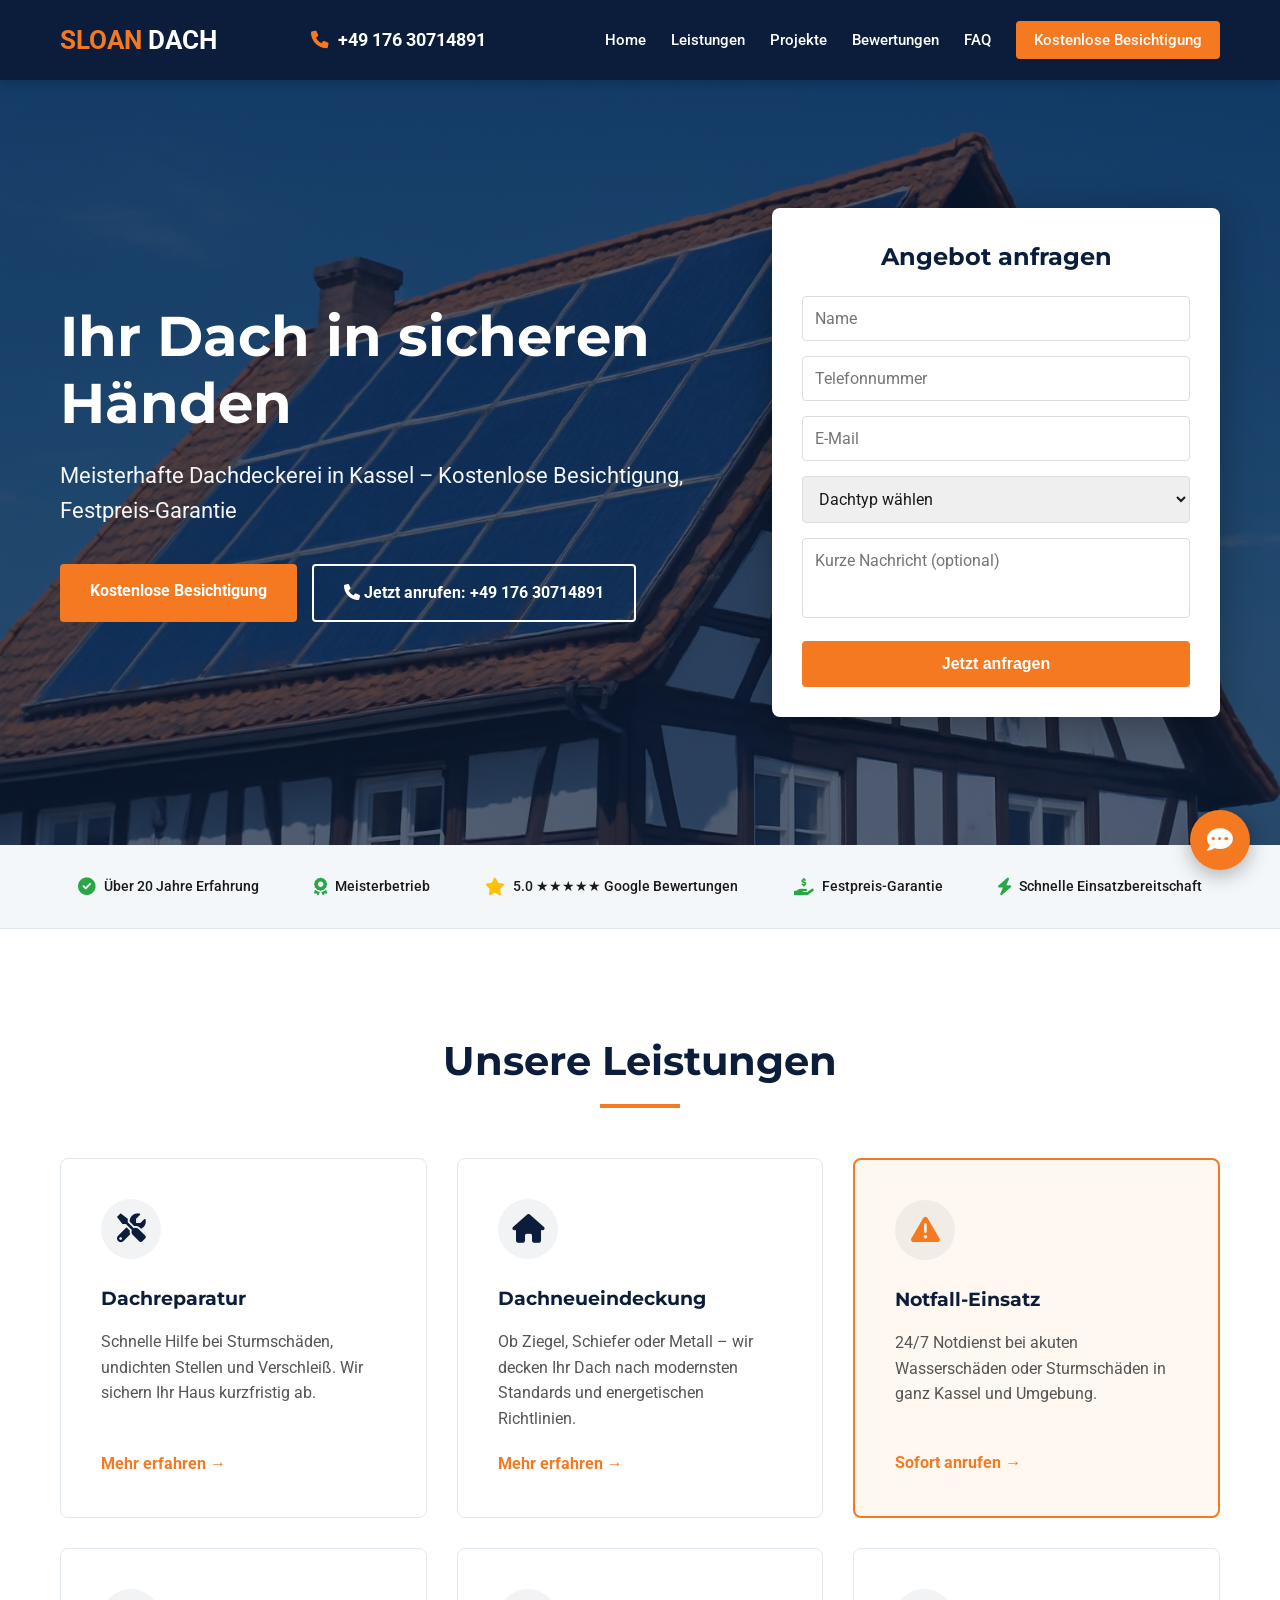
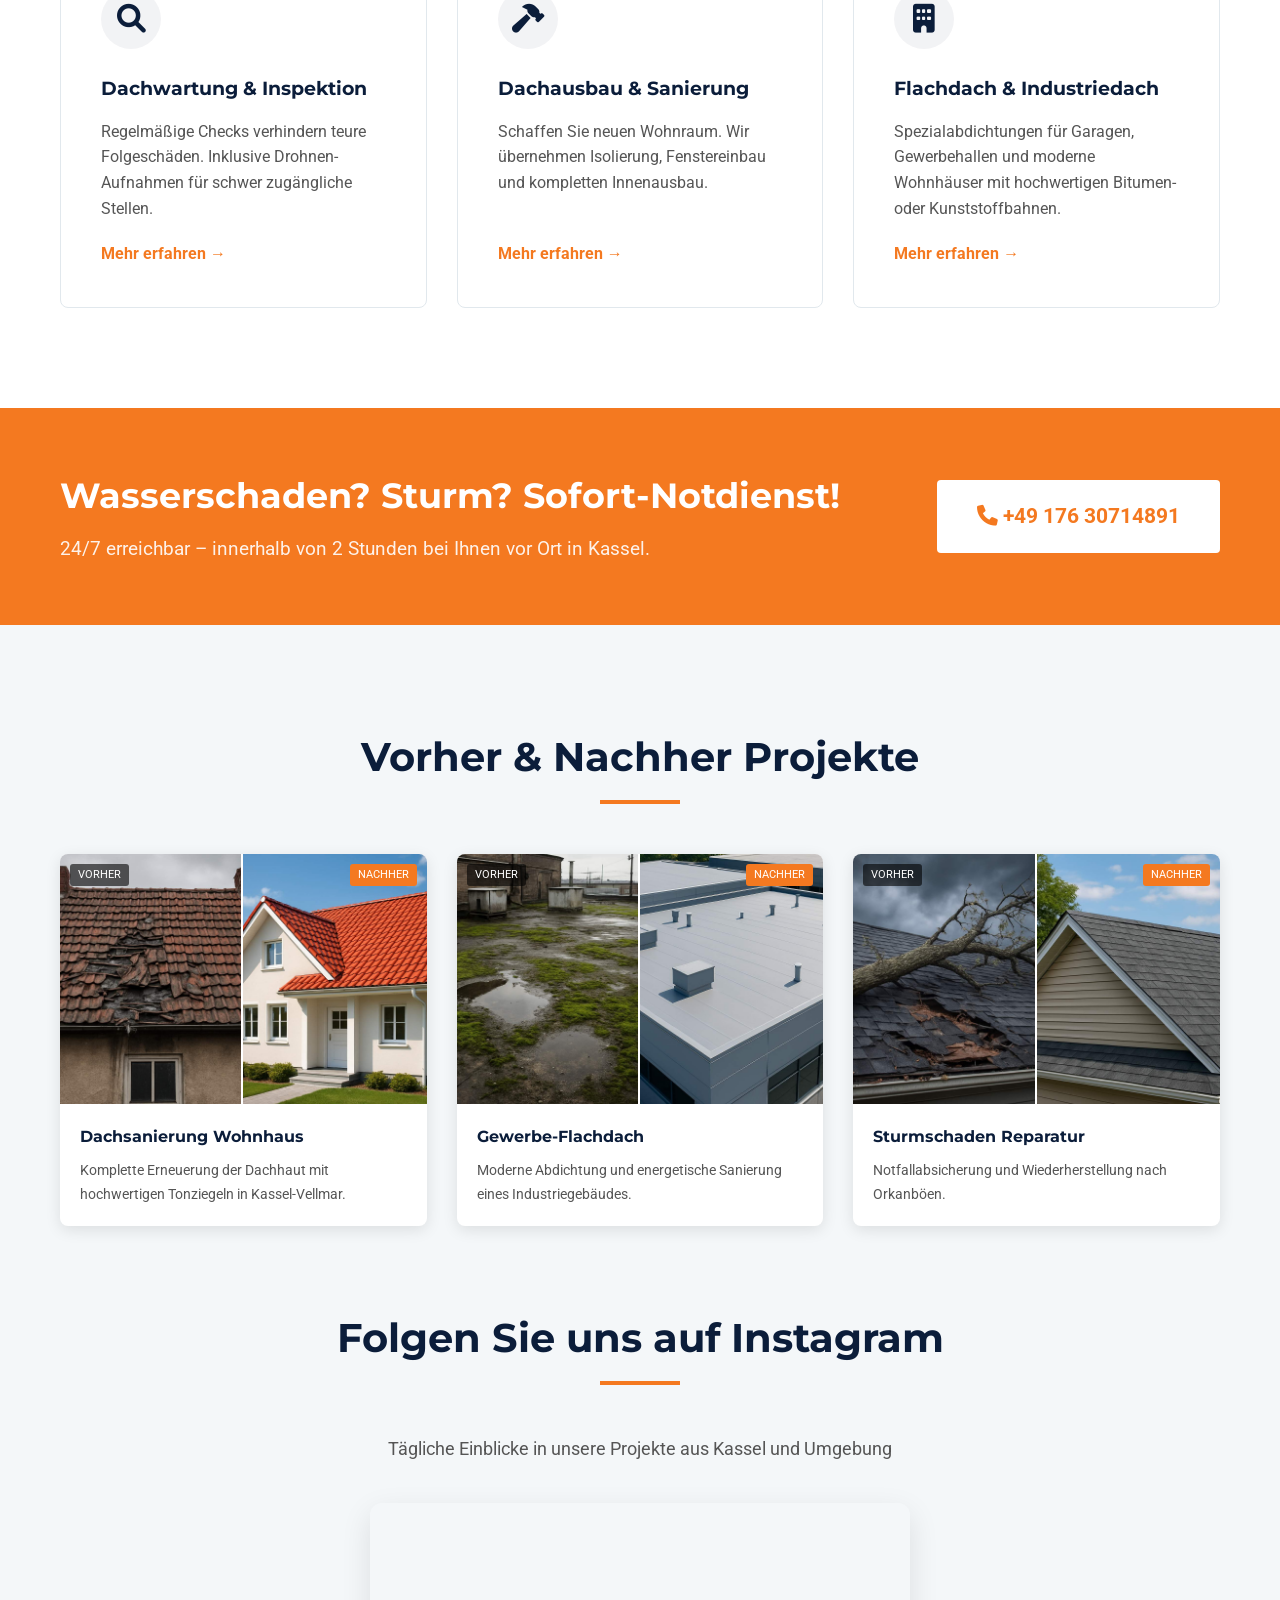
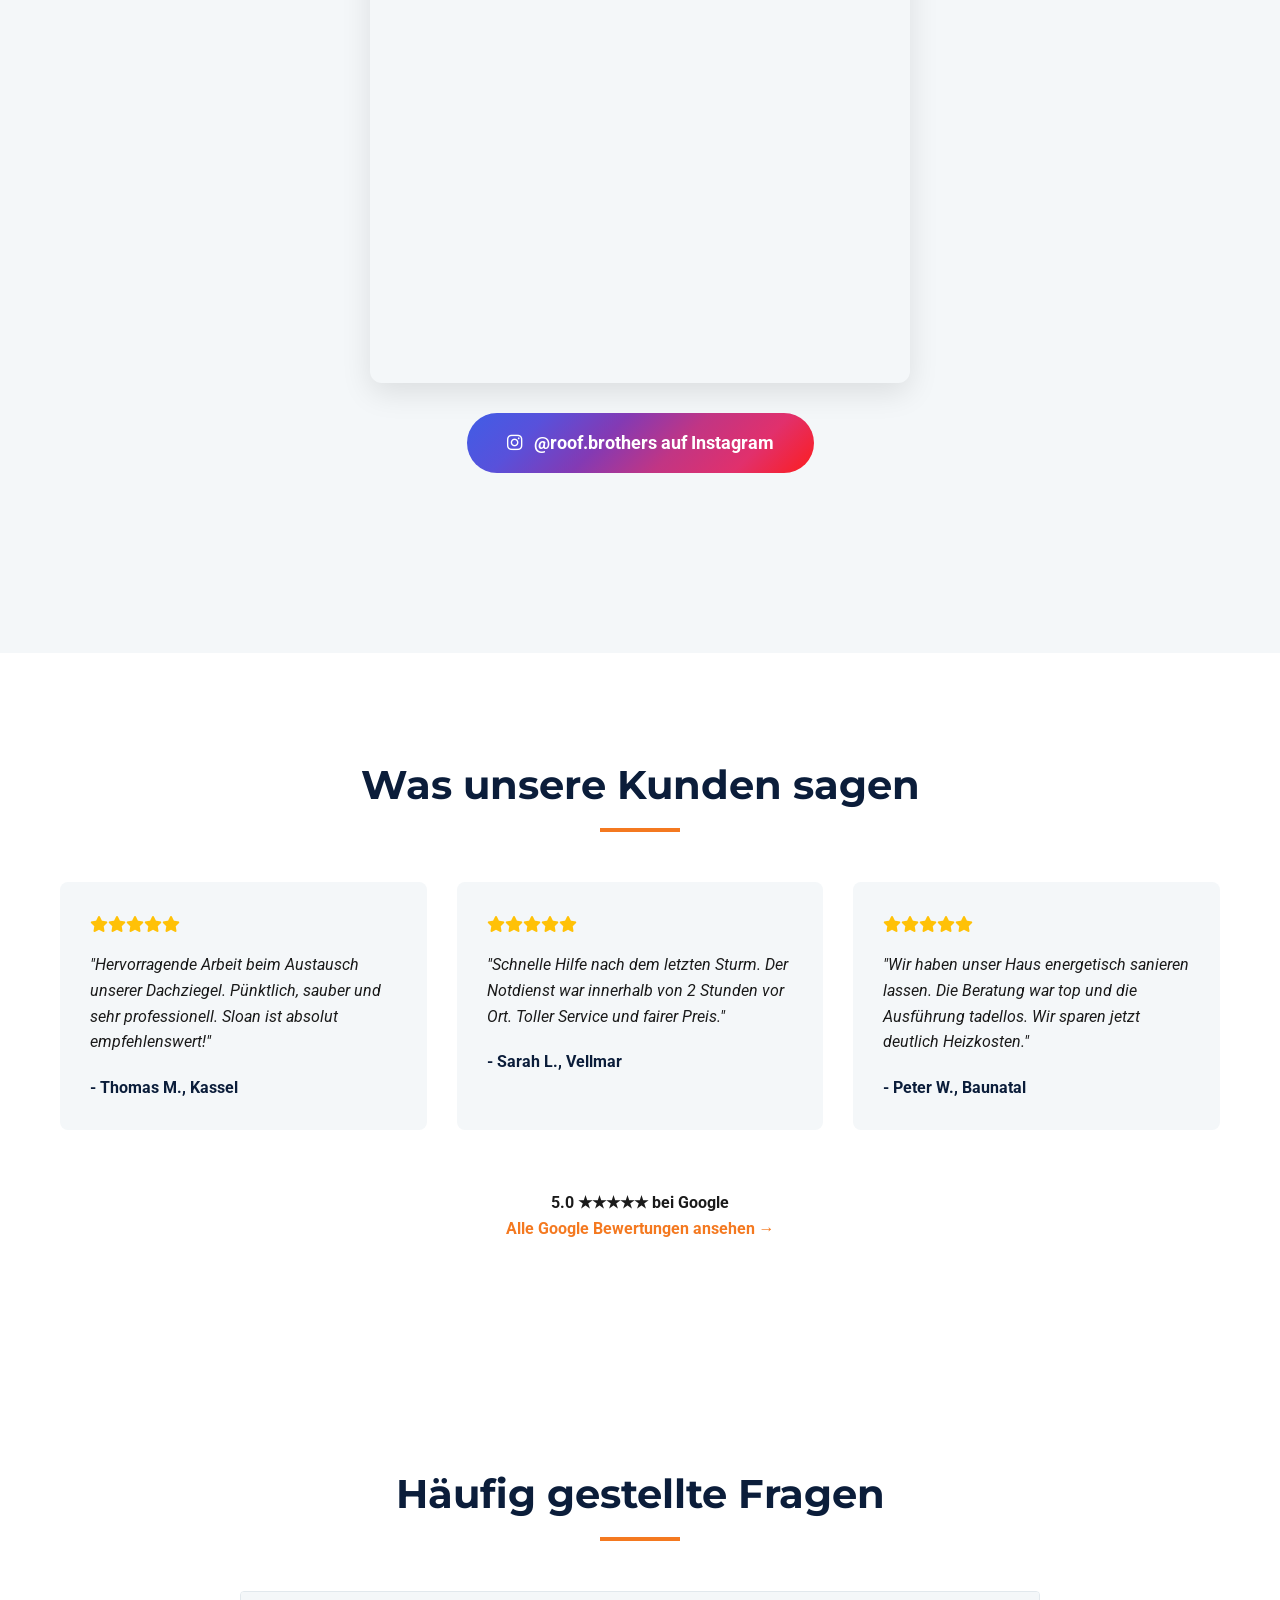
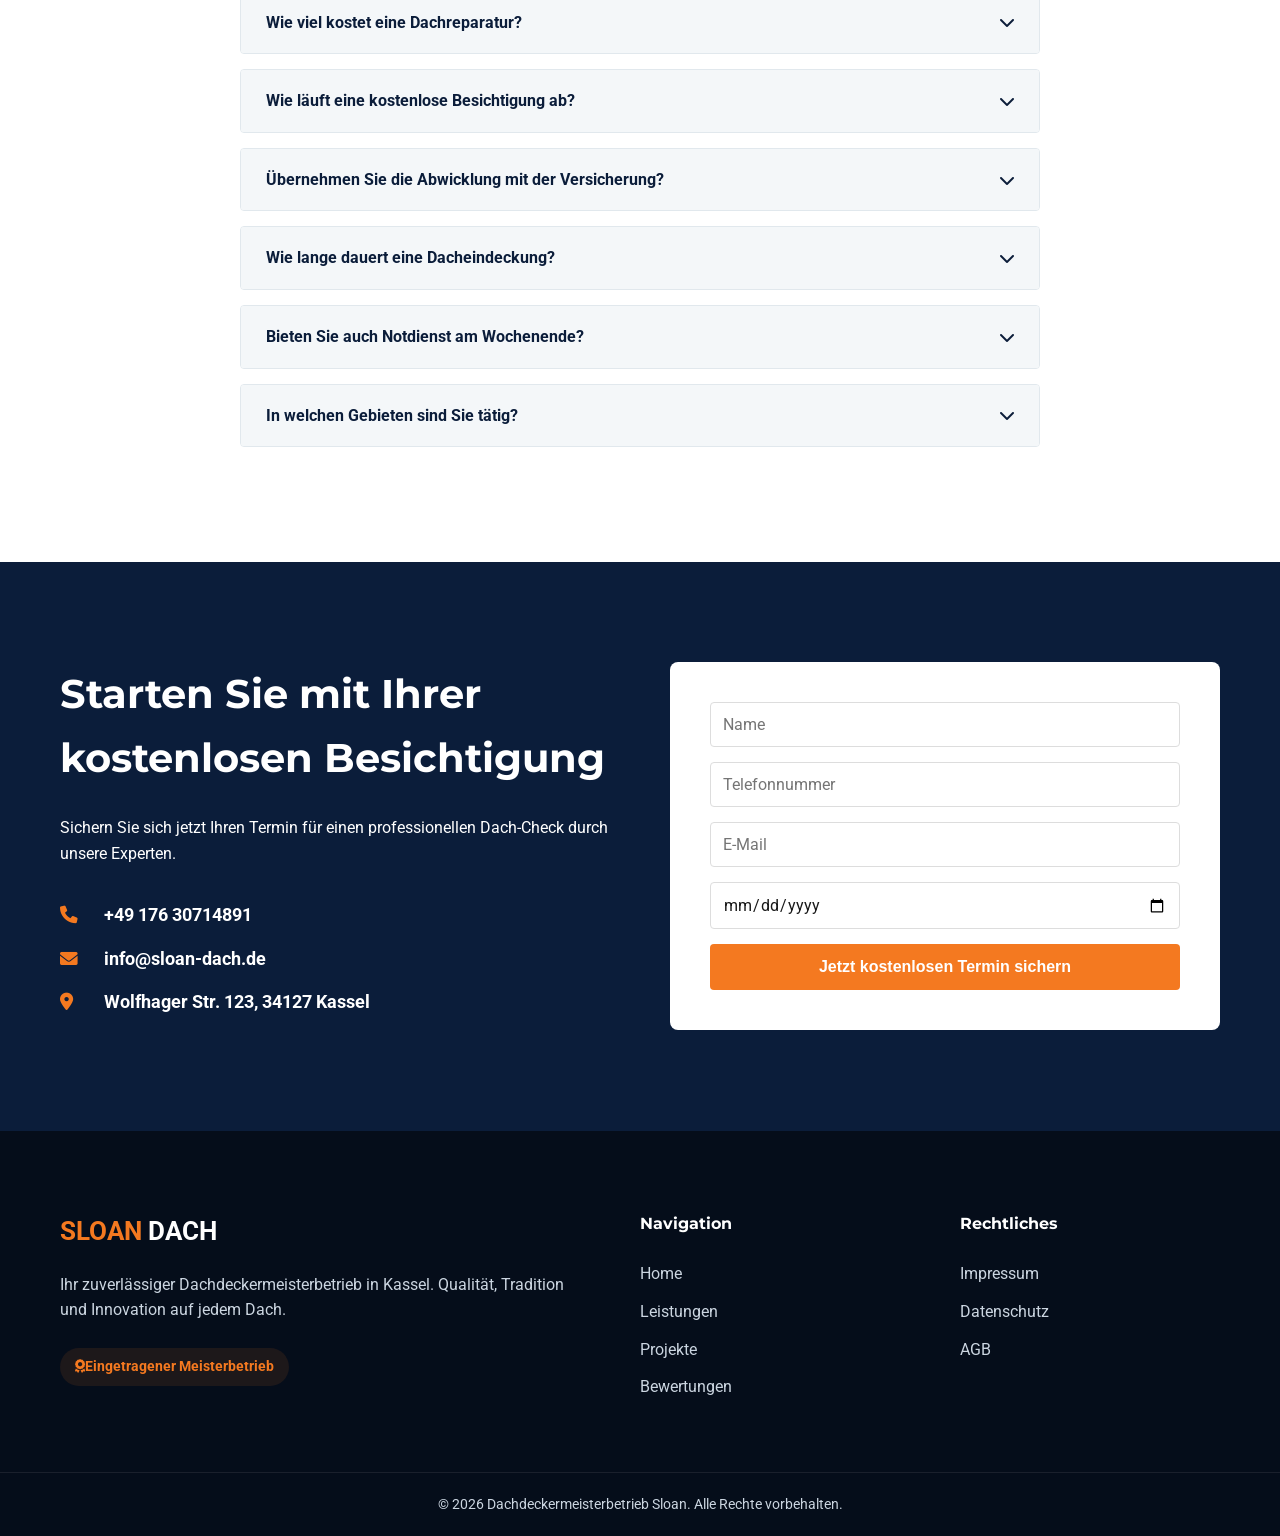
==== commit 9034106a: "Fix: Telefonnummer aktualisiert + Instagram eingebunden" ====
--- a/index.html
+++ b/index.html
@@ -3,9 +3,56 @@
 <head>
     <meta charset="UTF-8">
     <meta name="viewport" content="width=device-width, initial-scale=1.0">
-    <meta name="description" content="Dachdeckermeisterbetrieb Sloan in Kassel. Ihr Experte für Dachreparatur, Neueindeckung und Notdienst. Meisterqualität, Festpreis-Garantie und kostenlose Besichtigung.">
-    <meta name="keywords" content="Dachdecker Kassel, Dachreparatur Kassel, Dachneueindeckung, Flachdach, Notfall Dachdecker Kassel, Dachwartung">
+    
+    <!-- SEO Meta Tags -->
     <title>Dachdeckermeisterbetrieb Sloan | Kassel - Ihr Dach in sicheren Händen</title>
+    <meta name="description" content="Dachdecker Kassel: Meisterbetrieb Sloan bietet Dachreparatur, Neueindeckung und Notdienst. Kostenlose Besichtigung und Festpreis-Garantie in Kassel und Umgebung.">
+    <meta name="keywords" content="Dachdecker Kassel, Dachreparatur, Dachneueindeckung, Flachdach, Notfall Dachdecker, Dachwartung, Kassel, Baunatal, Vellmar">
+    
+    <!-- Open Graph Tags -->
+    <meta property="og:title" content="Dachdeckermeisterbetrieb Sloan | Kassel">
+    <meta property="og:description" content="Ihr zuverlässiger Dachdecker in Kassel. Kostenlose Besichtigung und 24/7 Notdienst.">
+    <meta property="og:image" content="images/hero-solar.jpg">
+    <meta property="og:url" content="http://localhost:3000">
+    <meta property="og:type" content="website">
+
+    <!-- Structured Data for Local Business -->
+    <script type="application/ld+json">
+    {
+      "@context": "https://schema.org",
+      "@type": "RoofingContractor",
+      "name": "Dachdeckermeisterbetrieb Sloan",
+      "image": "images/hero-solar.jpg",
+      "address": {
+        "@type": "PostalAddress",
+        "streetAddress": "Wolfhager Str. 123",
+        "addressLocality": "Kassel",
+        "postalCode": "34127",
+        "addressCountry": "DE"
+      },
+      "geo": {
+        "@type": "GeoCoordinates",
+        "latitude": 51.3127,
+        "longitude": 9.4797
+      },
+      "url": "http://localhost:3000",
+      "telephone": "+4917630714891",
+      "openingHoursSpecification": [
+        {
+          "@type": "OpeningHoursSpecification",
+          "dayOfWeek": ["Monday", "Tuesday", "Wednesday", "Thursday", "Friday"],
+          "opens": "07:00",
+          "closes": "18:00"
+        }
+      ],
+      "aggregateRating": {
+        "@type": "AggregateRating",
+        "ratingValue": "5.0",
+        "reviewCount": "48"
+      }
+    }
+    </script>
+
     <link rel="stylesheet" href="styles.css">
     <link rel="stylesheet" href="https://cdnjs.cloudflare.com/ajax/libs/font-awesome/6.0.0/css/all.min.css">
     <link href="https://fonts.googleapis.com/css2?family=Montserrat:wght@400;700&family=Roboto:wght@300;400;500&display=swap" rel="stylesheet">
@@ -121,7 +168,7 @@
                 <h2>Wasserschaden? Sturm? Sofort-Notdienst!</h2>
                 <p>24/7 erreichbar – innerhalb von 2 Stunden bei Ihnen vor Ort in Kassel.</p>
             </div>
-            <a href="tel:+4917630714891" class="btn btn-white"><i class="fas fa-phone"></i> +49 176 30714891</a>
+            <a href="tel:+4917630714891" class="btn btn-white btn-emergency-call"><i class="fas fa-phone"></i> +49 176 30714891</a>
         </div>
     </section>
 
@@ -161,13 +208,12 @@
                 </div>
             </div>
         </div>
-    </section>
 
 <!-- ===== INSTAGRAM ===== -->
-<section class="instagram">
+<section class="instagram-section">
     <div class="container">
         <h2 class="section-title">Folgen Sie uns auf Instagram</h2>
-        <p class="section-sub">Tägliche Einblicke in unsere Projekte aus Kassel und Umgebung</p>
+        <p class="section-subtitle">Tägliche Einblicke in unsere Projekte aus Kassel und Umgebung</p>
         <div class="instagram-embed">
             <iframe src="https://www.instagram.com/roof.brothers/embed" width="100%" height="480" frameborder="0" scrolling="no" allowtransparency="true" style="border-radius:12px;max-width:540px;margin:0 auto;display:block;"></iframe>
         </div>
@@ -176,6 +222,7 @@
         </div>
     </div>
 </section>
+    </section>
 
     <section id="reviews" class="reviews">
         <div class="container">
@@ -291,6 +338,11 @@
         </div>
     </footer>
 
+    <!-- Fixed Click-to-Call for Mobile -->
+    <a href="tel:+4917630714891" class="fixed-call-btn" aria-label="Jetzt anrufen">
+        <i class="fas fa-phone"></i>
+    </a>
+
     <!-- AI Chatbot UI -->
     <div id="chat-widget" class="chat-widget">
         <div id="chat-header" class="chat-header">
--- a/styles.css
+++ b/styles.css
@@ -111,18 +111,15 @@
 }
 
 /* Header */
-header {
-    background: var(--blue);
-    height: 80px;
-    display: flex;
-    align-items: center;
-    z-index: 1000;
-    box-shadow: 0 2px 10px rgba(0,0,0,0.2);
-}
-
 .sticky-nav {
     position: sticky;
     top: 0;
+    background: var(--blue);
+    height: 80px;
+    display: flex;
+    align-items: center;
+    z-index: 1000;
+    box-shadow: 0 2px 10px rgba(0,0,0,0.2);
 }
 
 nav {
@@ -231,6 +228,7 @@
     margin-bottom: 20px;
     font-size: 1.5rem;
     text-align: center;
+    color: var(--blue);
 }
 
 .quote-form input, 
@@ -243,6 +241,7 @@
     border-radius: 4px;
     font-family: inherit;
     font-size: 1rem;
+    color: var(--text-dark);
 }
 
 .quote-form textarea {
@@ -372,6 +371,11 @@
 .banner-text p {
     font-size: 1.2rem;
     opacity: 0.9;
+}
+
+.btn-emergency-call {
+    font-size: 1.3rem;
+    padding: 20px 40px;
 }
 
 /* Gallery */
@@ -417,6 +421,7 @@
     padding: 2px 8px;
     font-size: 0.7rem;
     border-radius: 3px;
+    z-index: 2;
 }
 
 .image-comparison::after {
@@ -429,6 +434,7 @@
     padding: 2px 8px;
     font-size: 0.7rem;
     border-radius: 3px;
+    z-index: 2;
 }
 
 .gallery-info {
@@ -520,7 +526,7 @@
     padding: 0 25px;
     max-height: 0;
     overflow: hidden;
-    transition: max-height 0.3s ease, padding 0.3s;
+    transition: var(--transition);
 }
 
 .accordion-item.active .accordion-content {
@@ -568,7 +574,7 @@
     border-radius: 8px;
 }
 
-.cta-form-container input {
+.cta-form-container input, .cta-form-container select {
     color: var(--text-dark);
 }
 
@@ -629,6 +635,25 @@
     padding-top: 20px;
     text-align: center;
     font-size: 0.9rem;
+}
+
+/* Mobile Fixed Call Button */
+.fixed-call-btn {
+    position: fixed;
+    bottom: 30px;
+    left: 30px;
+    width: 60px;
+    height: 60px;
+    background: #28a745;
+    color: white;
+    border-radius: 50%;
+    display: none;
+    align-items: center;
+    justify-content: center;
+    font-size: 1.5rem;
+    box-shadow: 0 4px 15px rgba(0,0,0,0.3);
+    z-index: 1000;
+    text-decoration: none;
 }
 
 /* Chat Widget */
@@ -668,12 +693,6 @@
     flex-direction: column;
     z-index: 1001;
     overflow: hidden;
-    animation: slideUp 0.4s ease;
-}
-
-@keyframes slideUp {
-    from { opacity: 0; transform: translateY(20px); }
-    to { opacity: 1; transform: translateY(0); }
 }
 
 .chat-header {
@@ -824,11 +843,12 @@
     .banner-flex { flex-direction: column; text-align: center; }
     .footer-grid { grid-template-columns: 1fr; gap: 40px; }
     .chat-widget { width: calc(100vw - 40px); right: 20px; bottom: 90px; }
+    .fixed-call-btn { display: flex; }
 }
 
 /* Mobile Menu Active */
 .nav-links.active {
-    display: flex;
+    display: flex !important;
     flex-direction: column;
     position: absolute;
     top: 80px;
@@ -839,39 +859,13 @@
     box-shadow: 0 10px 20px rgba(0,0,0,0.2);
 }
 
-.nav-links.active li { margin: 15px 0; width: 100%; text-align: center; }
+.nav-links.active li { margin: 15px 0; width: 100%; text-align: center; margin-left: 0; }
 
 /* ===== INSTAGRAM ===== */
-.instagram {
-    padding: 80px 0;
-    background: var(--light-grey);
-    text-align: center;
-}
-.instagram-embed {
-    max-width: 540px;
-    margin: 0 auto 30px;
-}
-.instagram-embed iframe {
-    width: 100%;
-    height: 480px;
-    border-radius: 12px;
-    box-shadow: 0 10px 30px rgba(0,0,0,0.1);
-}
-.btn-instagram {
-    background: linear-gradient(135deg, #405DE6, #5851DB, #833AB4, #C13584, #E1306C, #FD1D1D);
-    color: white;
-    padding: 16px 40px;
-    font-size: 1.1rem;
-    border-radius: 50px;
-    display: inline-flex;
-    align-items: center;
-    gap: 12px;
-    transition: all 0.3s ease;
-}
-.btn-instagram:hover {
-    transform: translateY(-3px);
-    box-shadow: 0 8px 30px rgba(225,48,108,0.4);
-}
-@media (max-width: 768px) {
-    .instagram-embed iframe { height: 350px; }
-}
+.instagram-section { padding: 80px 0; background: var(--light-grey); text-align: center; }
+.instagram-section .section-subtitle { color: var(--text-light); margin-bottom: 40px; font-size: 1.1rem; }
+.instagram-embed { max-width: 540px; margin: 0 auto 30px; }
+.instagram-embed iframe { width: 100%; height: 480px; border-radius: 12px; box-shadow: 0 10px 30px rgba(0,0,0,0.1); }
+.btn-instagram { background: linear-gradient(135deg, #405DE6, #5851DB, #833AB4, #C13584, #E1306C, #FD1D1D); color: white; padding: 16px 40px; font-size: 1.1rem; border-radius: 50px; display: inline-flex; align-items: center; gap: 12px; text-decoration: none; transition: all 0.3s ease; }
+.btn-instagram:hover { transform: translateY(-3px); box-shadow: 0 8px 30px rgba(225,48,108,0.4); }
+@media (max-width: 768px) { .instagram-embed iframe { height: 350px; } }
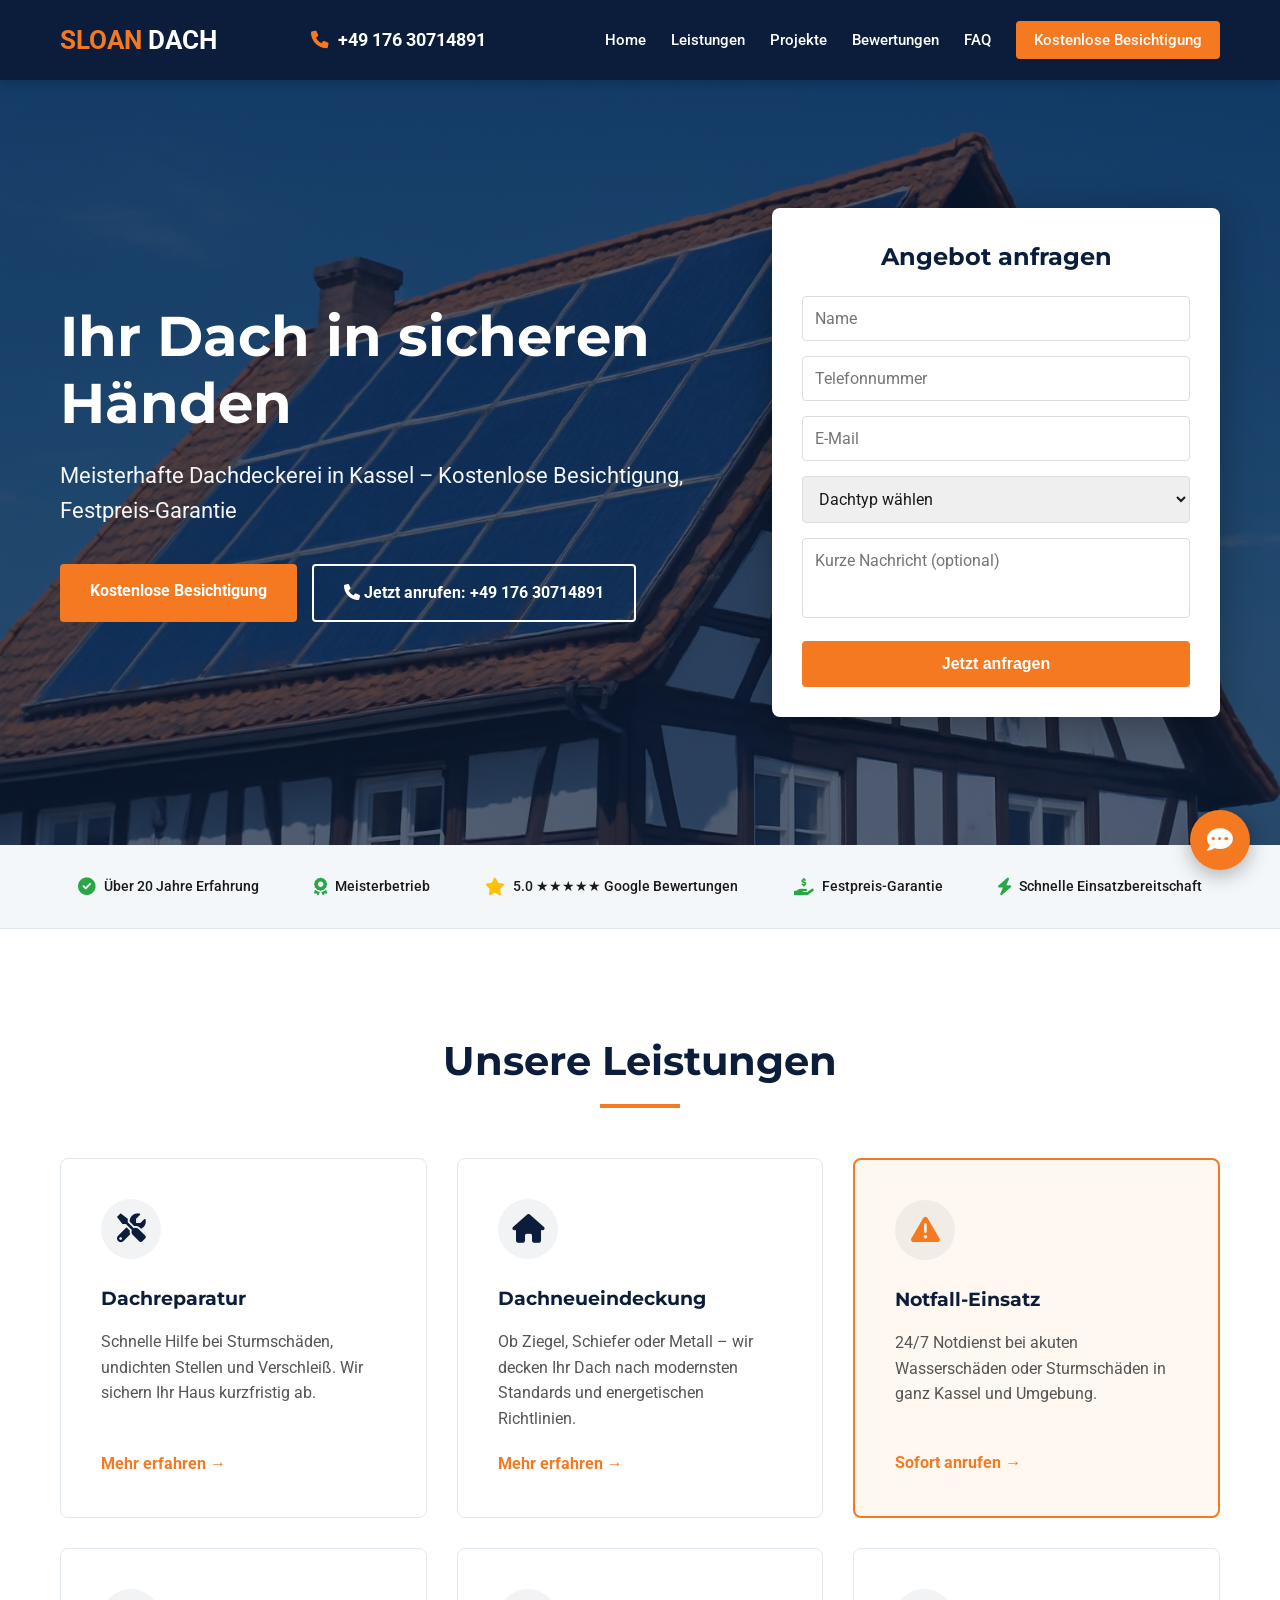
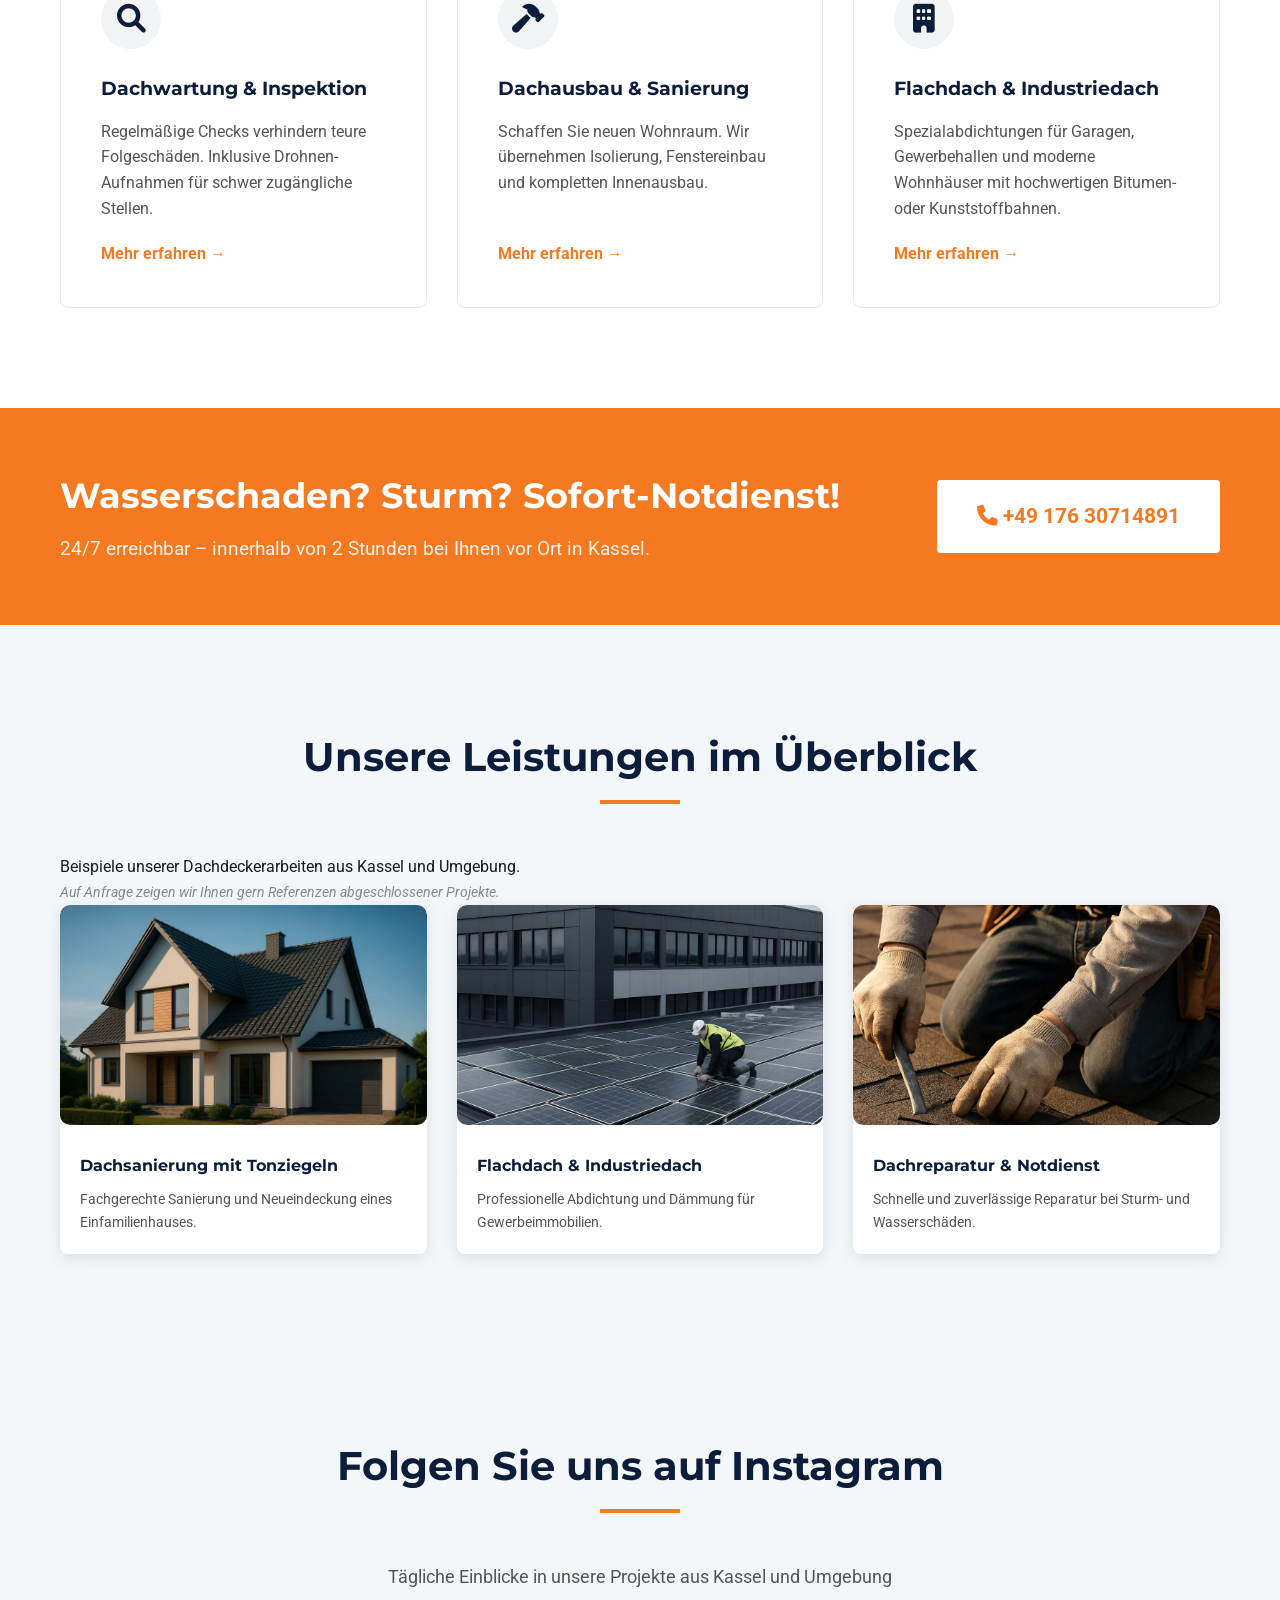
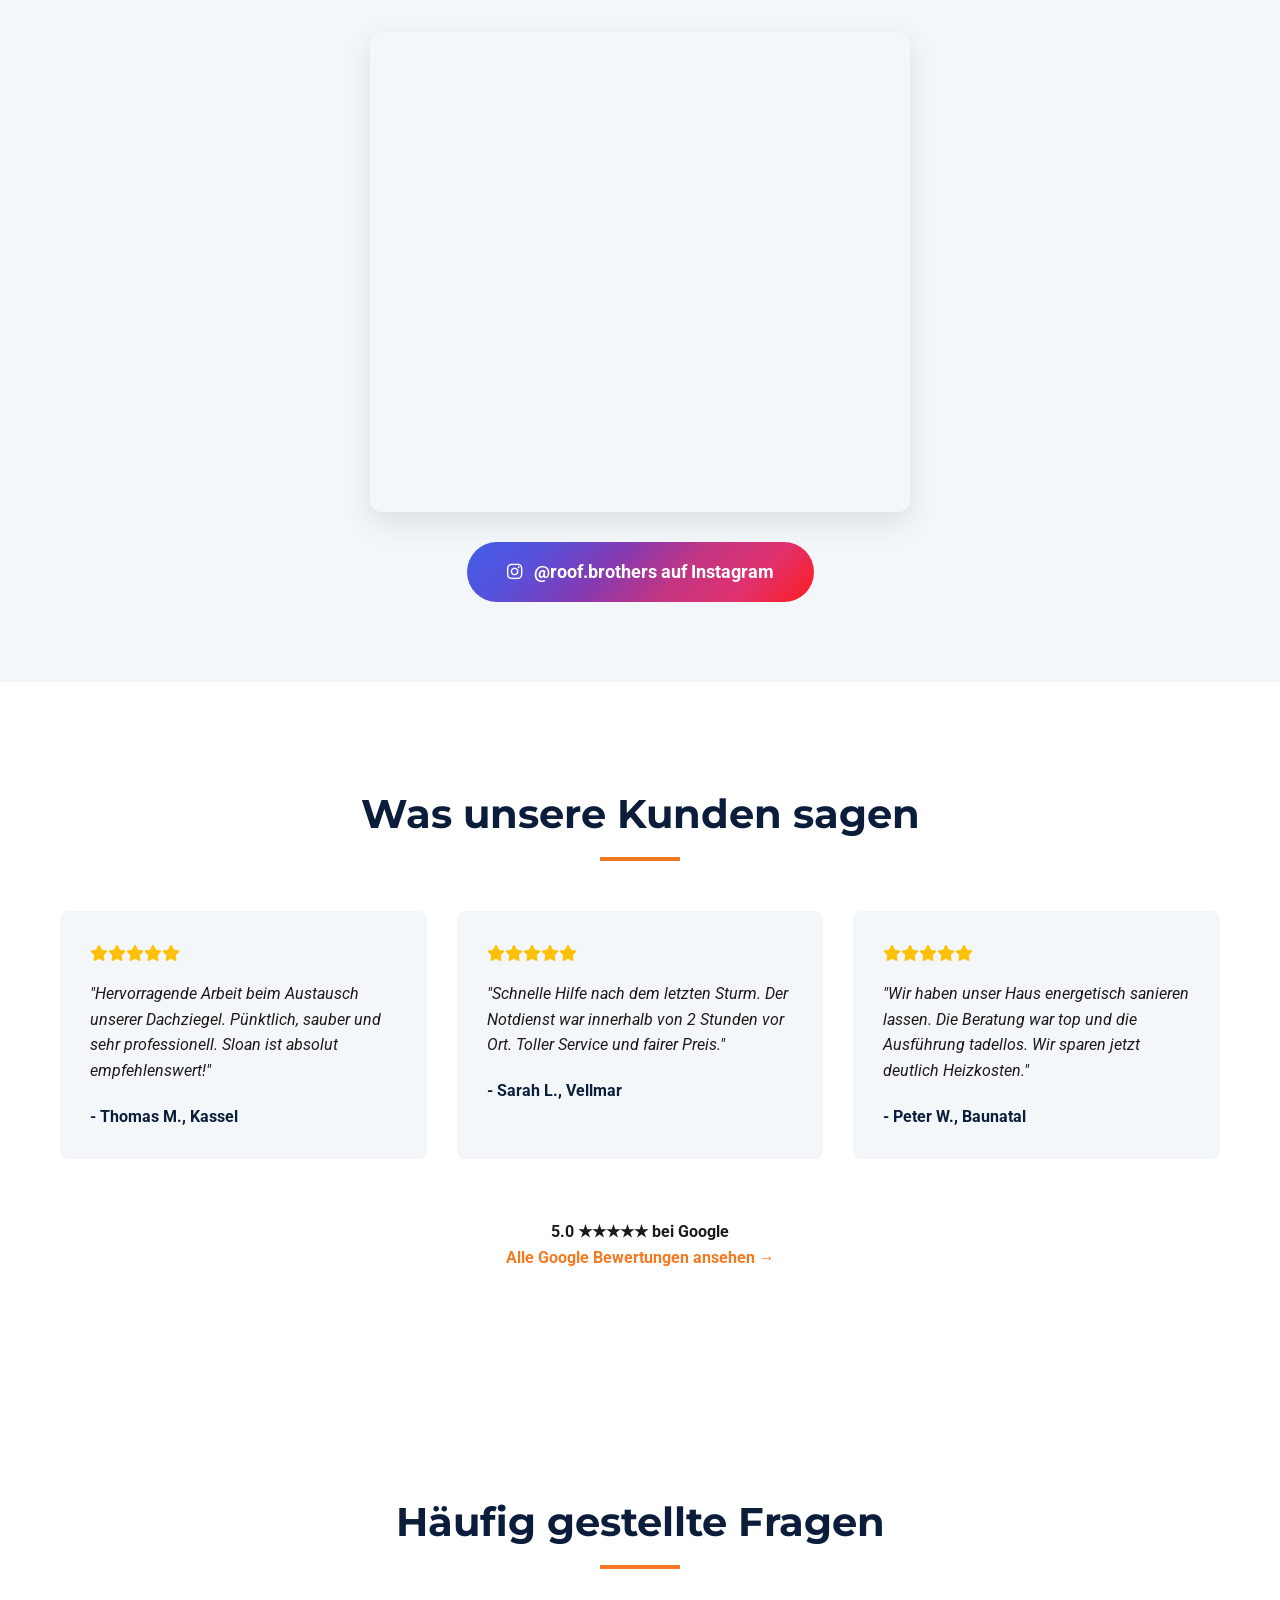
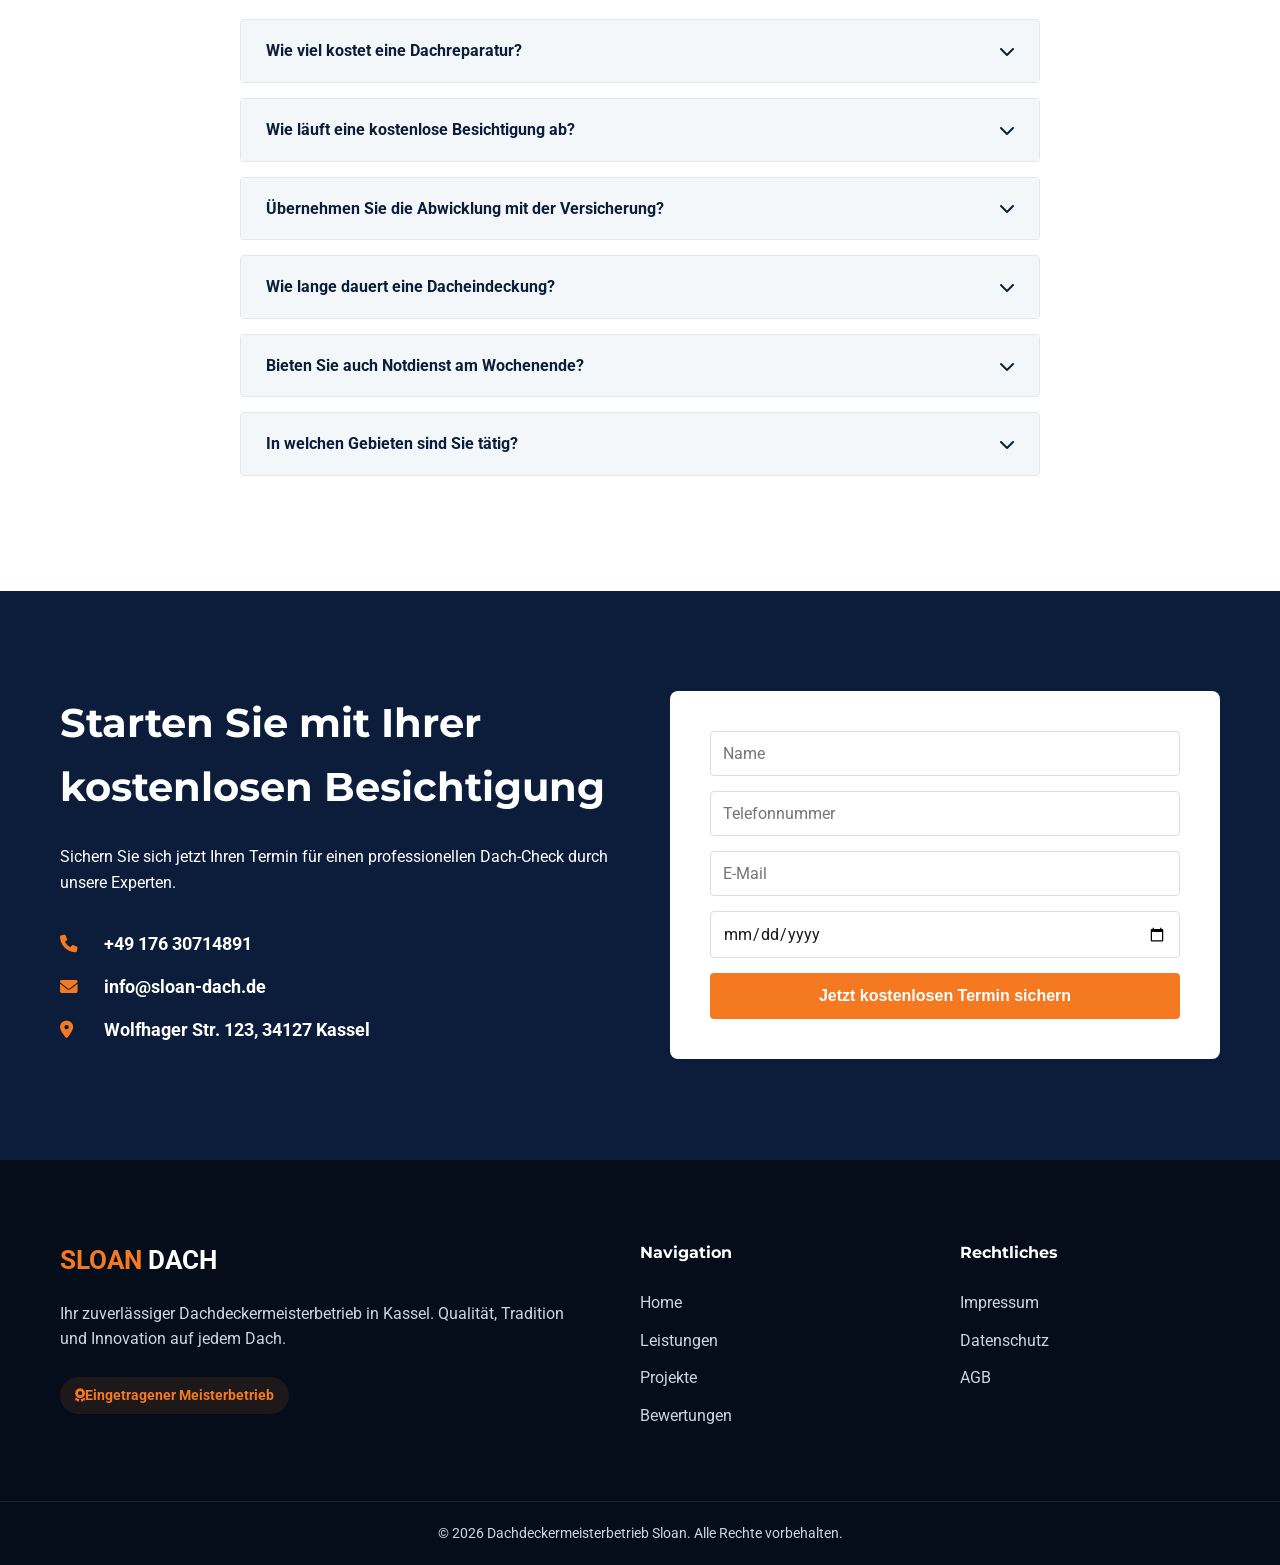
==== commit 7ba79cb0: "Galley ehrlich gemacht, Impressum/Datenschutz/AGB, Formspree, neue Nummer" ====
--- a/index.html
+++ b/index.html
@@ -89,7 +89,7 @@
                 </div>
             </div>
             <div class="hero-form-container">
-                <form class="quote-form" id="hero-form">
+                <form class="quote-form" id="hero-form" action="https://formspree.io/f/xwvjgldp" method="POST">
                     <h3>Angebot anfragen</h3>
                     <input type="text" name="name" placeholder="Name" required>
                     <input type="tel" name="phone" placeholder="Telefonnummer" required>
@@ -174,39 +174,33 @@
 
     <section id="gallery" class="gallery">
         <div class="container">
-            <h2 class="section-title">Vorher & Nachher Projekte</h2>
+            <h2 class="section-title">Unsere Leistungen im Überblick</h2>
+            <p class="section-subtitle">Beispiele unserer Dachdeckerarbeiten aus Kassel und Umgebung.<br><em style="color:#888;font-size:0.9rem;">Auf Anfrage zeigen wir Ihnen gern Referenzen abgeschlossener Projekte.</em></p>
             <div class="gallery-grid">
                 <div class="gallery-card">
-                    <div class="image-comparison">
-                        <img src="images/gallery-before-1.jpg" alt="Beschädigtes Dach" class="img-before">
-                        <img src="images/gallery-after-1.jpg" alt="Saniertes Dach" class="img-after">
+                    <img src="images/hero-roof.jpg" alt="Dachsanierung" loading="lazy" style="width:100%;height:220px;object-fit:cover;border-radius:10px;">
+                    <div class="gallery-info">
+                        <h4>Dachsanierung mit Tonziegeln</h4>
+                        <p>Fachgerechte Sanierung und Neueindeckung eines Einfamilienhauses.</p>
                     </div>
+                </div>
+                <div class="gallery-card">
+                    <img src="images/service-flat-roof.jpg" alt="Flachdachsanierung" loading="lazy" style="width:100%;height:220px;object-fit:cover;border-radius:10px;">
                     <div class="gallery-info">
-                        <h4>Dachsanierung Wohnhaus</h4>
-                        <p>Komplette Erneuerung der Dachhaut mit hochwertigen Tonziegeln in Kassel-Vellmar.</p>
+                        <h4>Flachdach &amp; Industriedach</h4>
+                        <p>Professionelle Abdichtung und Dämmung für Gewerbeimmobilien.</p>
                     </div>
                 </div>
                 <div class="gallery-card">
-                    <div class="image-comparison">
-                        <img src="images/gallery-before-2.jpg" alt="Altes Flachdach" class="img-before">
-                        <img src="images/gallery-after-2.jpg" alt="Neues Flachdach" class="img-after">
+                    <img src="images/service-repair.jpg" alt="Dachreparatur" loading="lazy" style="width:100%;height:220px;object-fit:cover;border-radius:10px;">
+                    <div class="gallery-info">
+                        <h4>Dachreparatur &amp; Notdienst</h4>
+                        <p>Schnelle und zuverlässige Reparatur bei Sturm- und Wasserschäden.</p>
                     </div>
-                    <div class="gallery-info">
-                        <h4>Gewerbe-Flachdach</h4>
-                        <p>Moderne Abdichtung und energetische Sanierung eines Industriegebäudes.</p>
-                    </div>
-                </div>
-                <div class="gallery-card">
-                    <div class="image-comparison">
-                        <img src="images/gallery-before-3.jpg" alt="Sturmschaden" class="img-before">
-                        <img src="images/gallery-after-3.jpg" alt="Reparierter Schaden" class="img-after">
-                    </div>
-                    <div class="gallery-info">
-                        <h4>Sturmschaden Reparatur</h4>
-                        <p>Notfallabsicherung und Wiederherstellung nach Orkanböen.</p>
-                    </div>
-                </div>
-            </div>
+                </div>
+            </div>
+        </div>
+    </section>
         </div>
 
 <!-- ===== INSTAGRAM ===== -->
@@ -295,7 +289,7 @@
                 </div>
             </div>
             <div class="cta-form-container">
-                <form class="quote-form" id="final-form">
+                <form class="quote-form" id="final-form" action="https://formspree.io/f/xwvjgldp" method="POST">
                     <input type="text" name="name" placeholder="Name" required>
                     <input type="tel" name="phone" placeholder="Telefonnummer" required>
                     <input type="email" name="email" placeholder="E-Mail" required>
@@ -327,9 +321,9 @@
             <div class="footer-legal">
                 <h4>Rechtliches</h4>
                 <ul>
-                    <li><a href="#">Impressum</a></li>
-                    <li><a href="#">Datenschutz</a></li>
-                    <li><a href="#">AGB</a></li>
+                    <li><a href="impressum.html">Impressum</a></li>
+                    <li><a href="datenschutz.html">Datenschutz</a></li>
+                    <li><a href="agb.html">AGB</a></li>
                 </ul>
             </div>
         </div>
